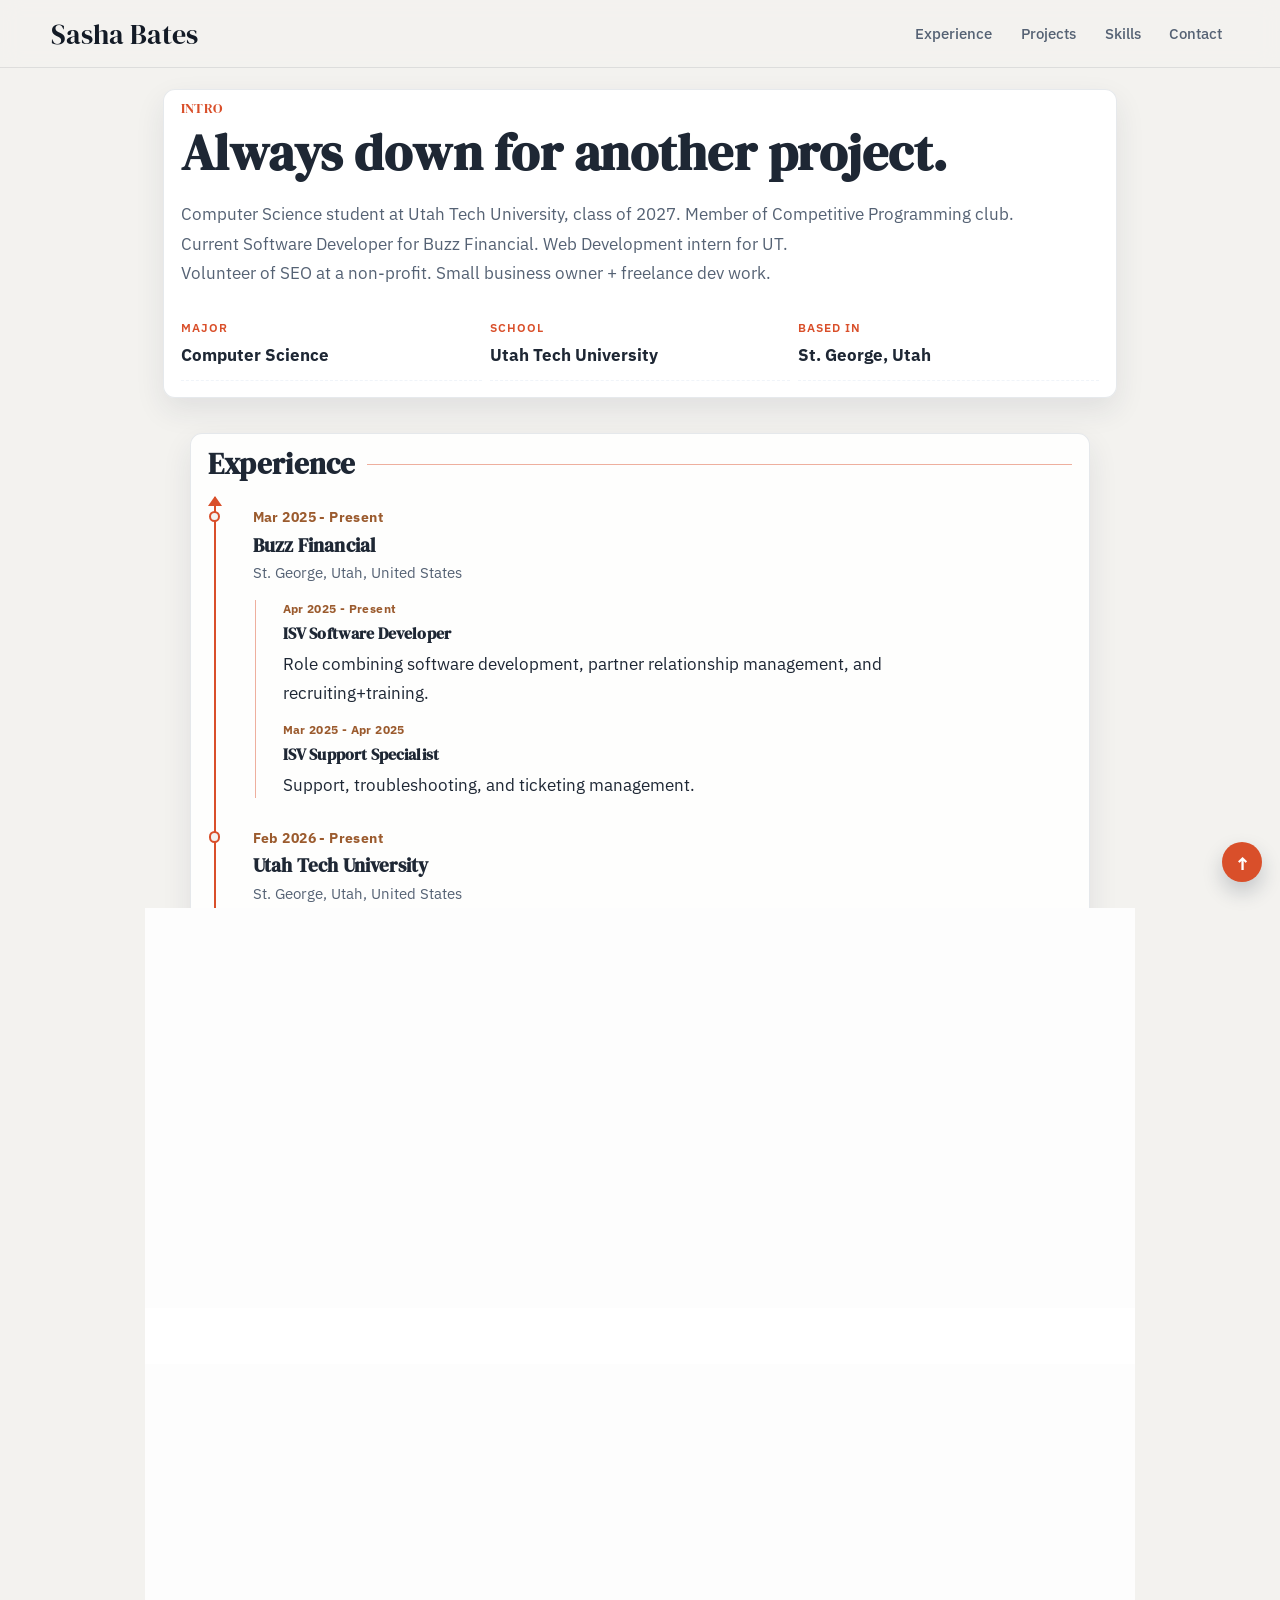
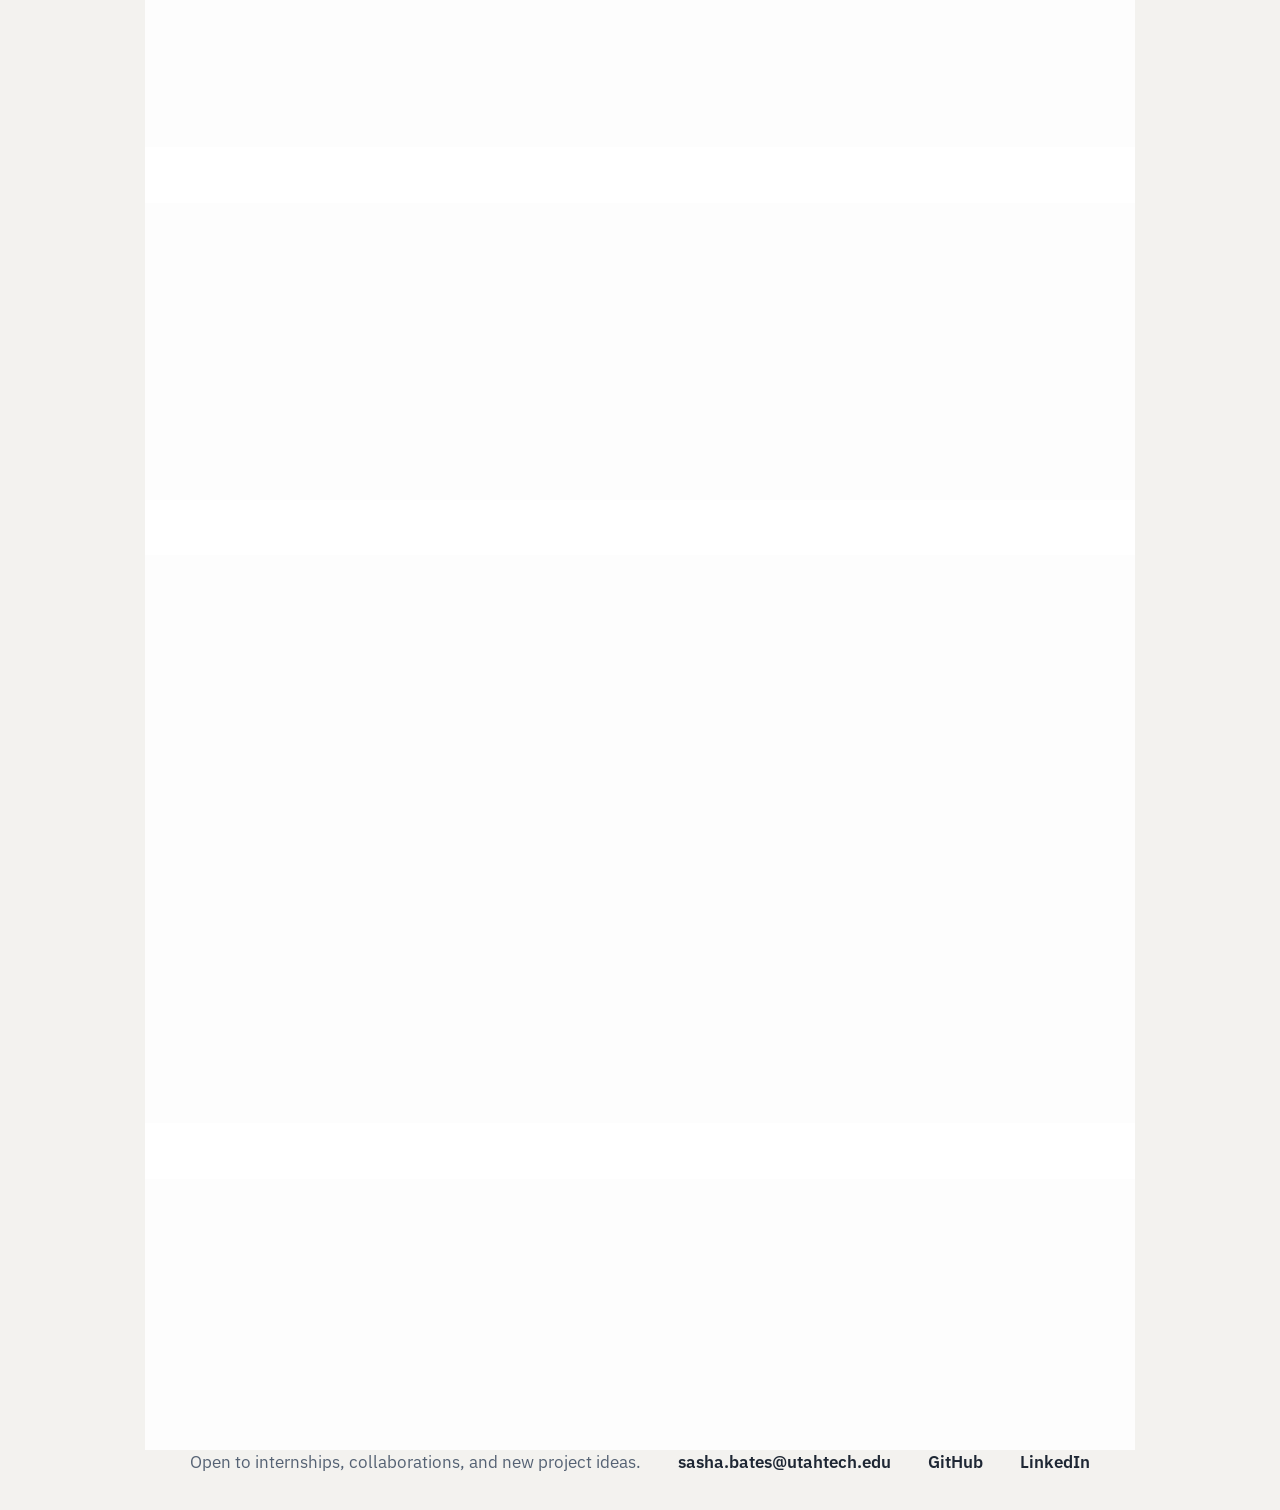
==== index.html @ 4e48925c "updates" ====
<!doctype html>
<html lang="en">
<head>
	<meta charset="UTF-8" />
	<meta name="viewport" content="width=device-width, initial-scale=1.0" />
	<title>Sasha Bates | Student Developer</title>
	<link rel="preconnect" href="https://fonts.googleapis.com" />
	<link rel="preconnect" href="https://fonts.gstatic.com" crossorigin />
	<link
		href="https://fonts.googleapis.com/css2?family=DM+Serif+Display:ital@0;1&family=IBM+Plex+Sans:wght@400;500;600;700&display=swap"
		rel="stylesheet"
	/>
	<link rel="stylesheet" href="styles.css" />
</head>
<!-- Google tag (gtag.js) -->
<script async src="https://www.googletagmanager.com/gtag/js?id=G-SPYB3X56YT"></script>
<script>
  window.dataLayer = window.dataLayer || [];
  function gtag(){dataLayer.push(arguments);}
  gtag('js', new Date());

  gtag('config', 'G-SPYB3X56YT');
</script>
<body id="top">
	<div class="bg-layer" aria-hidden="true"></div>
	<header class="site-header">
		<a class="logo" href="/">Sasha Bates</a>
		<nav>
			<a href="/?scroll=timeline" data-scroll-target="timeline">Experience</a>
			<a href="/projects">Projects</a>
			<a href="/?scroll=skills" data-scroll-target="skills">Skills</a>
			<a href="/contact">Contact</a>
		</nav>
	</header>

	<main>
		<section class="hero panel">
			<p class="label top-id">Intro</p>
			<h1>Always down for another project.</h1>
			<p class="lead">
				<span class="bio-line">Computer Science student at Utah Tech University, class of 2027. Member of Competitive Programming club.</span>
				<span class="bio-line">Current Software Developer for Buzz Financial. Web Development intern for UT.</span>
				<span class="bio-line">Volunteer of SEO at a non-profit. Small business owner + freelance dev work.</span>
			</p>
			<ul class="quick-stats" aria-label="highlights">
				<li><span>Major</span><strong>Computer Science</strong></li>
				<li><span>School</span><strong>Utah Tech University</strong></li>
				<li><span>Based In</span><strong>St. George, Utah</strong></li>
			</ul>
		</section>

		<section id="timeline" class="panel">
			<h2>Experience</h2>
			<div class="timeline">
				<article>
					<p class="year">Nov 2025 - Present</p>
					<h3>Website SEO Specialist - Momivate</h3>
					<p>
						Volunteer member of the Innovate app and web team at a non-profit.
						Be proactive, manage Google Ads, and improve SEO ratings.
					</p>
				</article>
				<article>
					<p class="year">Feb 2026 - Present</p>
					<h3>Utah Tech University</h3>
					<p class="meta">St. George, Utah, United States</p>
					<div class="role-stack" aria-label="Roles at Utah Tech University">
						<div class="role-item">
							<p class="year role-year">Apr 2026 - Present</p>
							<p class="meta"><strong>Digital Content &amp; Web Design Intern</strong></p>
							<p>Take ownership of full project to plan, create content for, and develop new site for the UT Math CE department.</p>
						</div>
						<div class="role-item">
							<p class="year role-year">Feb 2026 - Apr 2026</p>
							<p class="meta"><strong>Web Developer Student Intern</strong></p>
							<p>Created and oversaw pages for UT Elevated.</p>
						</div>
					</div>
				</article>
				<article>
					<p class="year">Mar 2025 - Present</p>
					<h3>Buzz Financial</h3>
					<p class="meta">St. George, Utah, United States</p>
					<div class="role-stack" aria-label="Roles at Buzz Financial">
						<div class="role-item">
							<p class="year role-year">Apr 2025 - Present</p>
							<p class="meta"><strong>ISV Software Developer</strong></p>
							<p>Role combining software development, partner relationship management, and recruiting+training.</p>
						</div>
						<div class="role-item">
							<p class="year role-year">Mar 2025 - Apr 2025</p>
							<p class="meta"><strong>ISV Support Specialist</strong></p>
							<p>Support, troubleshooting, and ticketing management.</p>
						</div>
					</div>
				</article>
			</div>
		</section>

		<section class="panel">
			<h2>Education</h2>
			<div class="projects-grid">
				<article class="project-card">
					<h3>Utah Tech University</h3>
					<p class="meta">Bachelor of Science, Computer Science • 2022 - 2027</p>
					<p>Activities: Competitive Programming Club, ASL Club.</p>
				</article>
				<article class="project-card">
					<h3>UT SUCCESS Academy</h3>
					<p class="meta">Associate of Science, High School Diploma • 2022 - 2025</p>
					<p>
						Activities: Sterling Scholar (World Languages: Spanish); Yearbook Senior Editor; National Honor
						Society Historian, Vice President, and Secretary.
					</p>
				</article>
			</div>
		</section>

		<section class="panel">
			<h2>Licenses & Certifications</h2>
			<div class="projects-grid">
				<article class="project-card">
					<h3>Computing Fundamentals Certificate</h3>
					<p class="meta">Utah Tech University</p>
				</article>
				<article class="project-card">
					<h3>Adobe Creative Cloud Certified</h3>
					<p class="meta">Adobe</p>
				</article>
				<article class="project-card">
					<h3>Microsoft Office Specialist Certification</h3>
					<p class="meta">Microsoft</p>
				</article>
			</div>
		</section>

		<section id="skills" class="panel">
			<h2>Skills & Resume</h2>
			<div class="projects-grid">
				<article class="project-card">
					<h3>Skills</h3>
					<p>Hiring, team training, communication, and collaboration.</p>
					<p>Agile development, UX/UI design, API integration, validation, and algorithm optimization.</p>
					<p>Web development using HTML, CSS, and JavaScript; WordPress.</p>
					<p>Python, Go, C, C++, React/Nextjs, and RISC-V architecture; SQL; Git; Linux OS.</p>
					<p>Planning and designing logos, flyers, and magazines with Adobe Suite and other tools.</p>
					<p>Experience with Google Analytics, Google Ads, and SEO.</p>
					<p>Spanish language limited proficiency (B1 CEFR).</p>
				</article>
				<article class="project-card">
					<h3>Resume</h3>
					<div class="project-links">
						<a href="assets/Sasha-Bates-Resume-Apr2026.docx.pdf" target="_blank" rel="noreferrer">View PDF</a>
					</div>
				</article>
			</div>
		</section>

		<section class="panel">
			<h2>Honors & Awards</h2>
			<div class="projects-grid">
				<article class="project-card">
					<h3>Seal of Biliteracy - Spanish</h3>
					<p class="meta">May 2025 • Utah State Board of Education</p>
				</article>
				<article class="project-card">
					<h3>IT 1100 Student of the Semester</h3>
					<p class="meta">April 2023 • UT SUCCESS Academy</p>
				</article>
			</div>
		</section>

	</main>

	<button class="back-to-top" type="button" aria-label="Back to top" title="Back to top">↑</button>

	<footer class="site-footer">
		<p>Open to internships, collaborations, and new project ideas.</p>
		<a href="mailto:sasha.bates@utahtech.edu">sasha.bates@utahtech.edu</a>
		<a href="https://github.com/sshb4" target="_blank" rel="noreferrer">GitHub</a>
		<a href="https://www.linkedin.com/in/sasha-bates/" target="_blank" rel="noreferrer">LinkedIn</a>
	</footer>
	<script>
		const homePaths = new Set(['/', '/index.html']);
		const onHome = homePaths.has(window.location.pathname);
		const backToTopButton = document.querySelector('.back-to-top');

		if (backToTopButton) {
			backToTopButton.addEventListener('click', () => {
				window.scrollTo({ top: 0, behavior: 'smooth' });
				history.replaceState(null, '', window.location.pathname + window.location.search);
			});
		}

		if (onHome) {
			document.querySelectorAll('[data-scroll-target]').forEach((link) => {
				link.addEventListener('click', (event) => {
					const targetId = link.dataset.scrollTarget;
					const target = document.getElementById(targetId);

					if (!target) {
						return;
					}

					event.preventDefault();
					target.scrollIntoView({ behavior: 'smooth', block: 'start' });
					history.replaceState(null, '', '/');
				});
			});

			const searchParams = new URLSearchParams(window.location.search);
			const queryTarget = searchParams.get('scroll');
			const storedTarget = sessionStorage.getItem('homeScrollTarget');
			const initialTarget = queryTarget || storedTarget;

			if (initialTarget) {
				const target = document.getElementById(initialTarget);

				if (target) {
					target.scrollIntoView({ behavior: 'smooth', block: 'start' });
				}

				sessionStorage.removeItem('homeScrollTarget');
				history.replaceState(null, '', '/');
			}
		}
	</script>
</body>
</html>
---- styles.css ----
* {
	box-sizing: border-box;
}

html {
	scroll-behavior: smooth;
}

:root {
	--bg: #f3f2ef;
	--ink: #1e2734;
	--muted: #556274;
	--line: rgba(49, 72, 98, 0.2);
	--accent: #d94f2a;
	--accent-soft: rgba(217, 79, 42, 0.14);
	--accent-warm: #9b5b2e;
	--surface: rgba(255, 255, 255, 0.88);
	--surface-strong: rgba(255, 255, 255, 0.95);
	--radius: 16px;
	--ui-transition: 0.2s ease;
}

body {
	margin: 0;
	font-family: "IBM Plex Sans", "Segoe UI", sans-serif;
	background: var(--bg);
	color: var(--ink);
	line-height: 1.78;
	font-size: 1.04rem;
	overflow-x: hidden;
}

.bg-layer {
	position: fixed;
	inset: 0;
	z-index: -2;
	background: #f3f2ef;
}

.bg-layer::after {
	content: "";
	position: absolute;
	inset: 0;
	background: rgba(243, 242, 239, 0.75);
}

main,
.site-footer {
	width: min(900px, 92vw);
	margin-inline: auto;
}

.site-header {
	width: 100%;
	margin-inline: 0;
	display: flex;
	justify-content: space-between;
	align-items: center;
	padding: 1rem 4vw;
	position: sticky;
	top: 0;
	z-index: 8;
	backdrop-filter: blur(10px);
	background: rgba(243, 242, 239, 0.92);
	border-bottom: 1px solid rgba(31, 40, 51, 0.1);
}

.logo {
	font-family: "DM Serif Display", "Times New Roman", serif;
	font-weight: 400;
	font-size: clamp(1.4rem, 2.2vw, 1.75rem);
	letter-spacing: 0;
	line-height: 1;
	color: #131b26;
	text-decoration: none;
}

nav {
	display: flex;
	gap: 1rem;
	flex-wrap: wrap;
}

nav a {
	text-decoration: none;
	color: var(--muted);
	font-weight: 500;
	font-size: 0.95rem;
	padding: 0.25rem 0.4rem;
	border-radius: 999px;
	transition: background-color var(--ui-transition), color var(--ui-transition), border-color var(--ui-transition), text-decoration-color var(--ui-transition);
}

nav a:hover {
	background: rgba(217, 79, 42, 0.12);
	color: var(--ink);
}

main {
	display: grid;
	gap: 2.2rem;
	padding: 1.3rem 0 3rem;
}

section[id] {
	scroll-margin-top: 6.25rem;
}

.panel {
	padding: 0.8rem 1.05rem 1rem;
	border: 1px solid rgba(49, 72, 98, 0.12);
	border-radius: 12px;
	background: var(--surface);
	box-shadow: 0 12px 30px rgba(30, 45, 67, 0.09);
	animation: rise-in 550ms ease both;
}

.hero.panel {
	background: var(--surface-strong);
	width: calc(100% + 3.4rem);
	margin-left: -1.7rem;
	margin-right: -1.7rem;
}

.panel h2 {
	display: flex;
	align-items: center;
	gap: 0.7rem;
}

.panel h2::after {
	content: "";
	flex: 1;
	height: 1px;
	background: rgba(217, 79, 42, 0.45);
}

.hero {
	padding-top: 0.4rem;
}

.label {
	font-family: "DM Serif Display", "Times New Roman", serif;
	letter-spacing: 0.02em;
	font-size: 0.9rem;
	text-transform: uppercase;
	color: var(--accent);
	margin: 0;
}

.label .name-emphasis {
	color: #131b26;
	font-weight: 400;
}

.top-id {
	letter-spacing: 0.03em;
}

h1,
h2,
h3 {
	margin-top: 0;
	line-height: 1.2;
}

h1 {
	font-family: "DM Serif Display", "Times New Roman", serif;
	font-size: clamp(2rem, 5.4vw, 3.2rem);
	margin-bottom: 0.75rem;
	letter-spacing: 0.01em;
}

h2,
h3 {
	font-family: "DM Serif Display", "Times New Roman", serif;
	letter-spacing: 0.01em;
}

h2 {
	font-size: clamp(1.25rem, 2.6vw, 1.8rem);
	margin-bottom: 0.5rem;
}

h3 {
	margin-bottom: 0.2rem;
}

.lead,
.section-intro {
	color: var(--muted);
	max-width: 62ch;
}

.hero .lead {
	max-width: none;
}

.bio-line {
	display: block;
	white-space: nowrap;
}

.panel p {
	max-width: 68ch;
}

.quick-stats {
	list-style: none;
	padding: 0;
	margin: 1.15rem 0 0;
	display: grid;
	grid-template-columns: repeat(auto-fit, minmax(160px, 1fr));
	gap: 0.5rem;
}

.quick-stats li {
	padding: 0.55rem 0;
	display: grid;
	gap: 0.2rem;
	border-bottom: 1px dashed rgba(181, 201, 223, 0.2);
}

.quick-stats span {
	font-size: 0.78rem;
	font-weight: 600;
	text-transform: uppercase;
	letter-spacing: 0.08em;
	color: var(--accent);
}

.timeline {
	--line-left: 0.37rem;
	--line-width: 2px;
	--marker-size: 0.72rem;
	--timeline-pad: 1.7rem;
	position: relative;
	display: flex;
	flex-direction: column-reverse;
	gap: 1.2rem;
	margin-top: 1rem;
	padding: 0.4rem 0 0.6rem var(--timeline-pad);
}

.timeline::before {
	content: "";
	position: absolute;
	left: var(--line-left);
	top: 0;
	bottom: 0;
	width: var(--line-width);
	background: var(--accent);
}

.timeline::after {
	content: "";
	position: absolute;
	left: 0;
	top: -0.1rem;
	width: 0;
	height: 0;
	border-left: 0.45rem solid transparent;
	border-right: 0.45rem solid transparent;
	border-bottom: 0.68rem solid var(--accent);
}

.timeline article {
	position: relative;
	padding-left: 1.1rem;
	padding-top: 0.1rem;
	padding-bottom: 0.15rem;
}

.timeline article > p {
	margin-top: 0;
}

.timeline article::before {
	content: "";
	position: absolute;
	left: calc((var(--line-left) + (var(--line-width) / 2)) - var(--timeline-pad) - (var(--marker-size) / 2));
	top: 0.44rem;
	width: var(--marker-size);
	height: var(--marker-size);
	box-sizing: border-box;
	border-radius: 999px;
	background: var(--bg);
	border: 2px solid var(--accent);
}

.year {
	margin: 0 0 0.2rem;
	font-weight: 700;
	font-size: 0.88rem;
	color: var(--accent-warm);
	letter-spacing: 0.03em;
}

.meta {
	margin: 0;
	color: var(--muted);
	font-size: 0.92rem;
}

.role-stack {
	position: relative;
	margin-top: 0.55rem;
	padding: 0.2rem 0 0.15rem 1.1rem;
	display: grid;
	gap: 0.65rem;
}

.role-stack::before {
	content: "";
	position: absolute;
	left: 0.18rem;
	top: 0.28rem;
	bottom: 0.28rem;
	width: 1px;
	background: rgba(217, 79, 42, 0.45);
}

.role-item {
	position: relative;
	padding-left: 0.78rem;
}

.role-item p {
	margin-top: 0;
	margin-bottom: 0;
}

.role-item .meta {
	margin-bottom: 0.12rem;
	font-size: 0.97rem;
}

.role-item .meta strong {
	font-family: "DM Serif Display", "Times New Roman", serif;
	font-weight: 700;
	letter-spacing: 0.01em;
	color: var(--ink);
}

.role-year {
	font-size: 0.77rem;
	margin-bottom: 0.08rem;
}

.section-head {
	display: flex;
	justify-content: space-between;
	align-items: baseline;
	gap: 1rem;
	flex-wrap: wrap;
}

.text-link {
	color: var(--accent);
	text-decoration: none;
	font-weight: 600;
	transition: background-color var(--ui-transition), color var(--ui-transition), border-color var(--ui-transition), text-decoration-color var(--ui-transition);
}

.project-filter {
	display: flex;
	gap: 0.5rem;
	flex-wrap: wrap;
	margin-top: 0.7rem;
}

.filter-chip {
	border: 1px solid rgba(49, 72, 98, 0.24);
	background: rgba(255, 255, 255, 0.82);
	color: var(--ink);
	font: inherit;
	font-size: 0.8rem;
	font-weight: 600;
	letter-spacing: 0.03em;
	text-transform: uppercase;
	padding: 0.26rem 0.62rem;
	border-radius: 999px;
	cursor: pointer;
	transition: background-color var(--ui-transition), color var(--ui-transition), border-color var(--ui-transition), text-decoration-color var(--ui-transition);
}

.filter-chip:hover {
	border-color: rgba(217, 79, 42, 0.42);
	background: rgba(217, 79, 42, 0.09);
}

.filter-chip.is-active {
	background: var(--accent);
	border-color: var(--accent);
	color: #fff;
}

.projects-grid {
	display: grid;
	grid-template-columns: 1fr;
	gap: 0.5rem;
	margin-top: 0.9rem;
}

.project-card {
	background: transparent;
	border: 0;
	border-left: 2px solid rgba(217, 79, 42, 0.4);
	padding: 0.35rem 0 0.55rem 1rem;
	display: grid;
	gap: 0.42rem;
}

.project-card[hidden] {
	display: none;
}

#skills .project-card p {
	margin: 0.4rem 0;
}

.compact-copy {
	display: grid;
	gap: 0.12rem;
}

.compact-copy p {
	margin: 0;
}

.project-tags {
	display: flex;
	gap: 0.42rem;
	flex-wrap: wrap;
}

.tag {
	margin: 0;
	display: inline-block;
	font-size: 0.7rem;
	font-weight: 700;
	letter-spacing: 0.04em;
	text-transform: uppercase;
	background: var(--accent-soft);
	padding: 0.24rem 0.45rem;
	border-radius: 999px;
	width: fit-content;
}

.tag-type {
	background: rgba(34, 87, 122, 0.12);
	color: #1f4d69;
}

.project-links {
	display: flex;
	gap: 0.75rem;
	flex-wrap: wrap;
	margin-top: 0.25rem;
}

.project-links a {
	text-decoration: none;
	color: var(--accent);
	font-weight: 600;
	font-size: 0.9rem;
	border: 1px solid rgba(217, 79, 42, 0.38);
	border-radius: 999px;
	padding: 0.22rem 0.58rem;
	transition: background-color var(--ui-transition), color var(--ui-transition), border-color var(--ui-transition), text-decoration-color var(--ui-transition);
}

.project-links a:hover {
	background: rgba(217, 79, 42, 0.1);
}

.project-links a:hover,
.text-link:hover,
.site-footer a:hover {
	text-decoration: underline;
}

.contact-title-link {
	color: inherit;
	text-decoration: none;
	transition: background-color var(--ui-transition), color var(--ui-transition), border-color var(--ui-transition), text-decoration-color var(--ui-transition);
}

.contact-title-link:hover {
	text-decoration: underline;
}

.site-footer {
	display: flex;
	justify-content: space-between;
	align-items: center;
	gap: 1rem;
	padding: 0.5rem 0 2rem;
	flex-wrap: wrap;
	color: var(--muted);
}

.site-footer p {
	margin: 0;
}

.site-footer a {
	color: var(--ink);
	text-decoration: none;
	font-weight: 600;
	transition: background-color var(--ui-transition), color var(--ui-transition), border-color var(--ui-transition), text-decoration-color var(--ui-transition);
}

.back-to-top {
	position: fixed;
	right: 1.1rem;
	bottom: 1.1rem;
	z-index: 20;
	border: 0;
	width: 2.5rem;
	height: 2.5rem;
	display: grid;
	place-items: center;
	border-radius: 999px;
	text-decoration: none;
	font-family: inherit;
	font-size: 1.2rem;
	font-weight: 700;
	line-height: 1;
	color: #ffffff;
	background: var(--accent);
	cursor: pointer;
	box-shadow: 0 10px 20px rgba(30, 45, 67, 0.22);
	transition: transform var(--ui-transition), background-color var(--ui-transition), box-shadow var(--ui-transition), color var(--ui-transition);
}

.back-to-top:hover {
	transform: translateY(-2px);
	background: #bf4423;
	box-shadow: 0 14px 24px rgba(30, 45, 67, 0.3);
}

.back-to-top:focus-visible {
	outline: 3px solid rgba(31, 40, 51, 0.35);
	outline-offset: 2px;
}

@keyframes rise-in {
	from {
		opacity: 0;
		transform: translateY(10px);
	}
	to {
		opacity: 1;
		transform: translateY(0);
	}
}

.panel:nth-child(2) {
	animation-delay: 80ms;
}

.panel:nth-child(3) {
	animation-delay: 160ms;
}

.panel:nth-child(4) {
	animation-delay: 240ms;
}

@media (max-width: 720px) {
	.site-header {
		position: static;
		padding-top: 1rem;
	}

	nav {
		gap: 0.45rem;
	}

	nav a {
		background: rgba(31, 40, 51, 0.06);
	}

	.site-footer {
		padding-bottom: 1.3rem;
	}

	.back-to-top {
		right: 0.8rem;
		bottom: 0.8rem;
	}

	.hero.panel {
		width: 100%;
		margin-left: 0;
		margin-right: 0;
	}

	.bio-line {
		white-space: normal;
	}

	.timeline {
		--timeline-pad: 1.5rem;
		padding-left: var(--timeline-pad);
	}
}

@media (prefers-reduced-motion: reduce) {
	html {
		scroll-behavior: auto;
	}
}
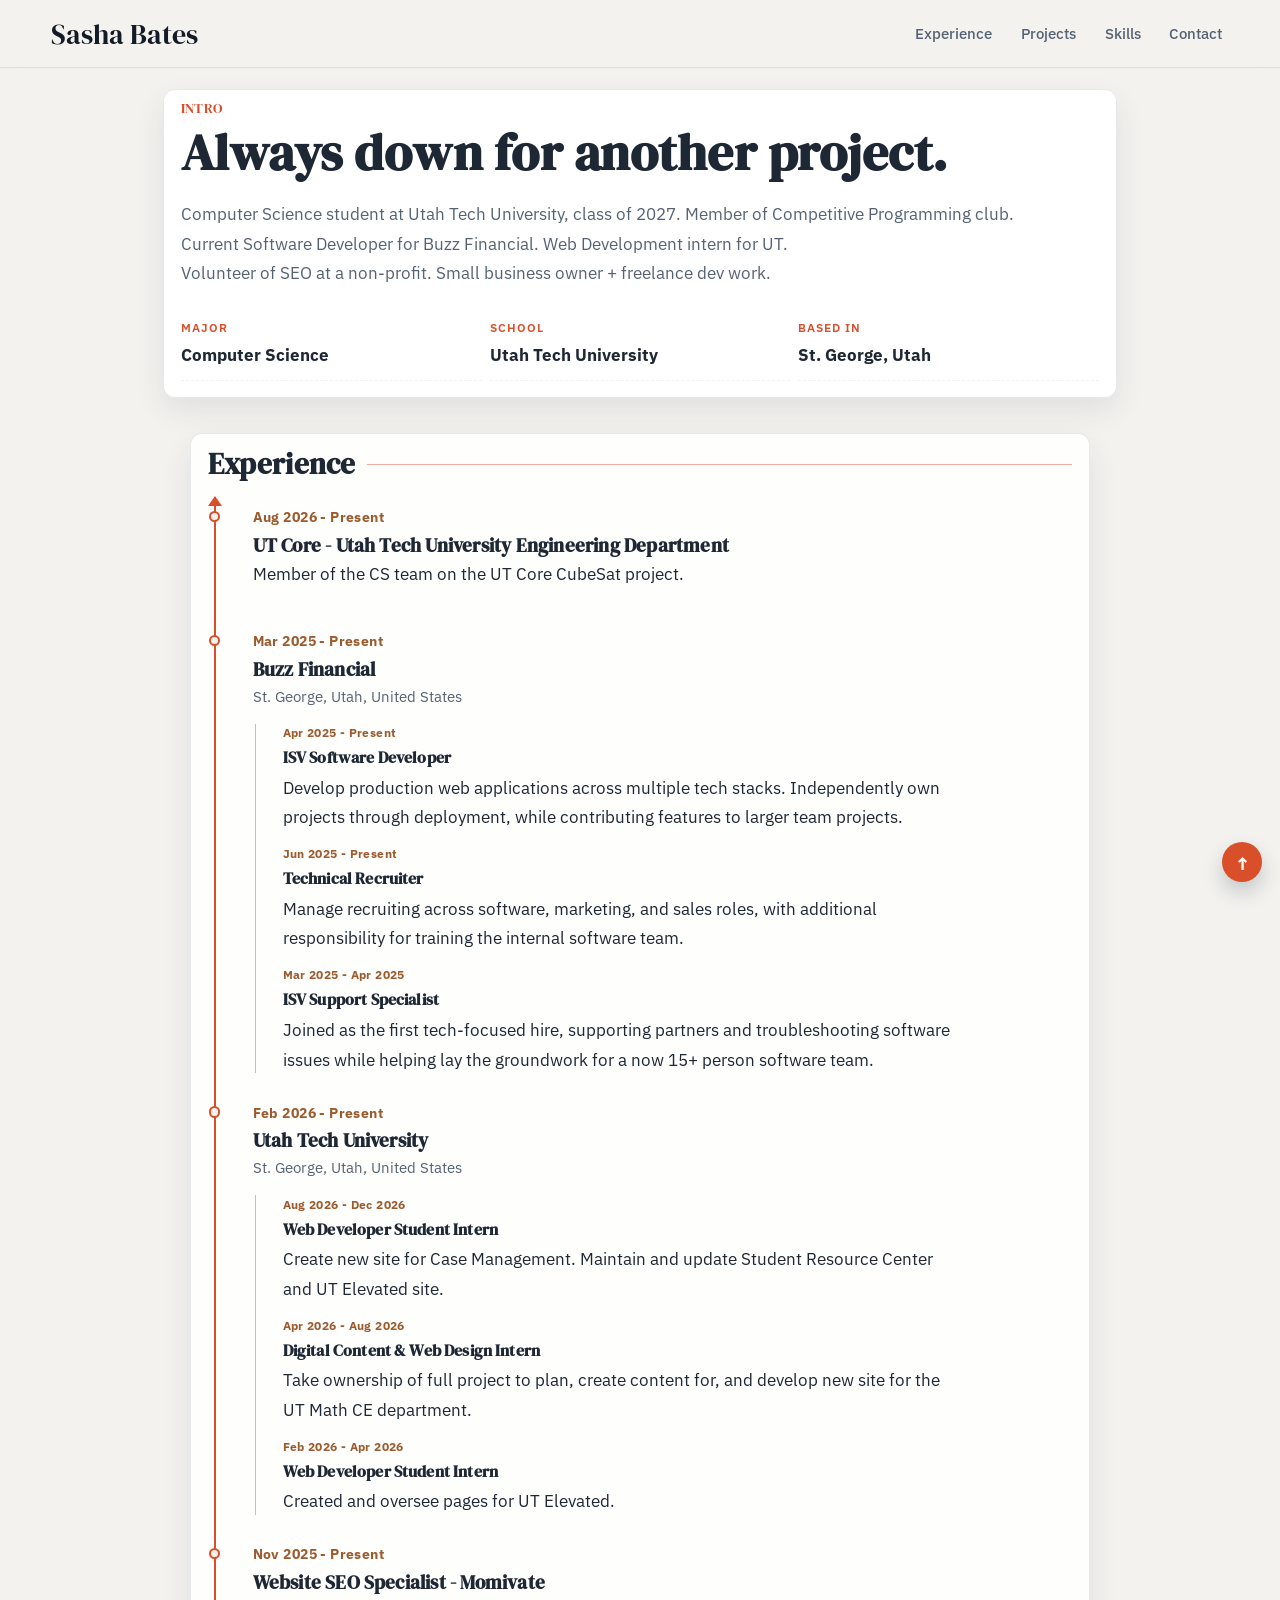
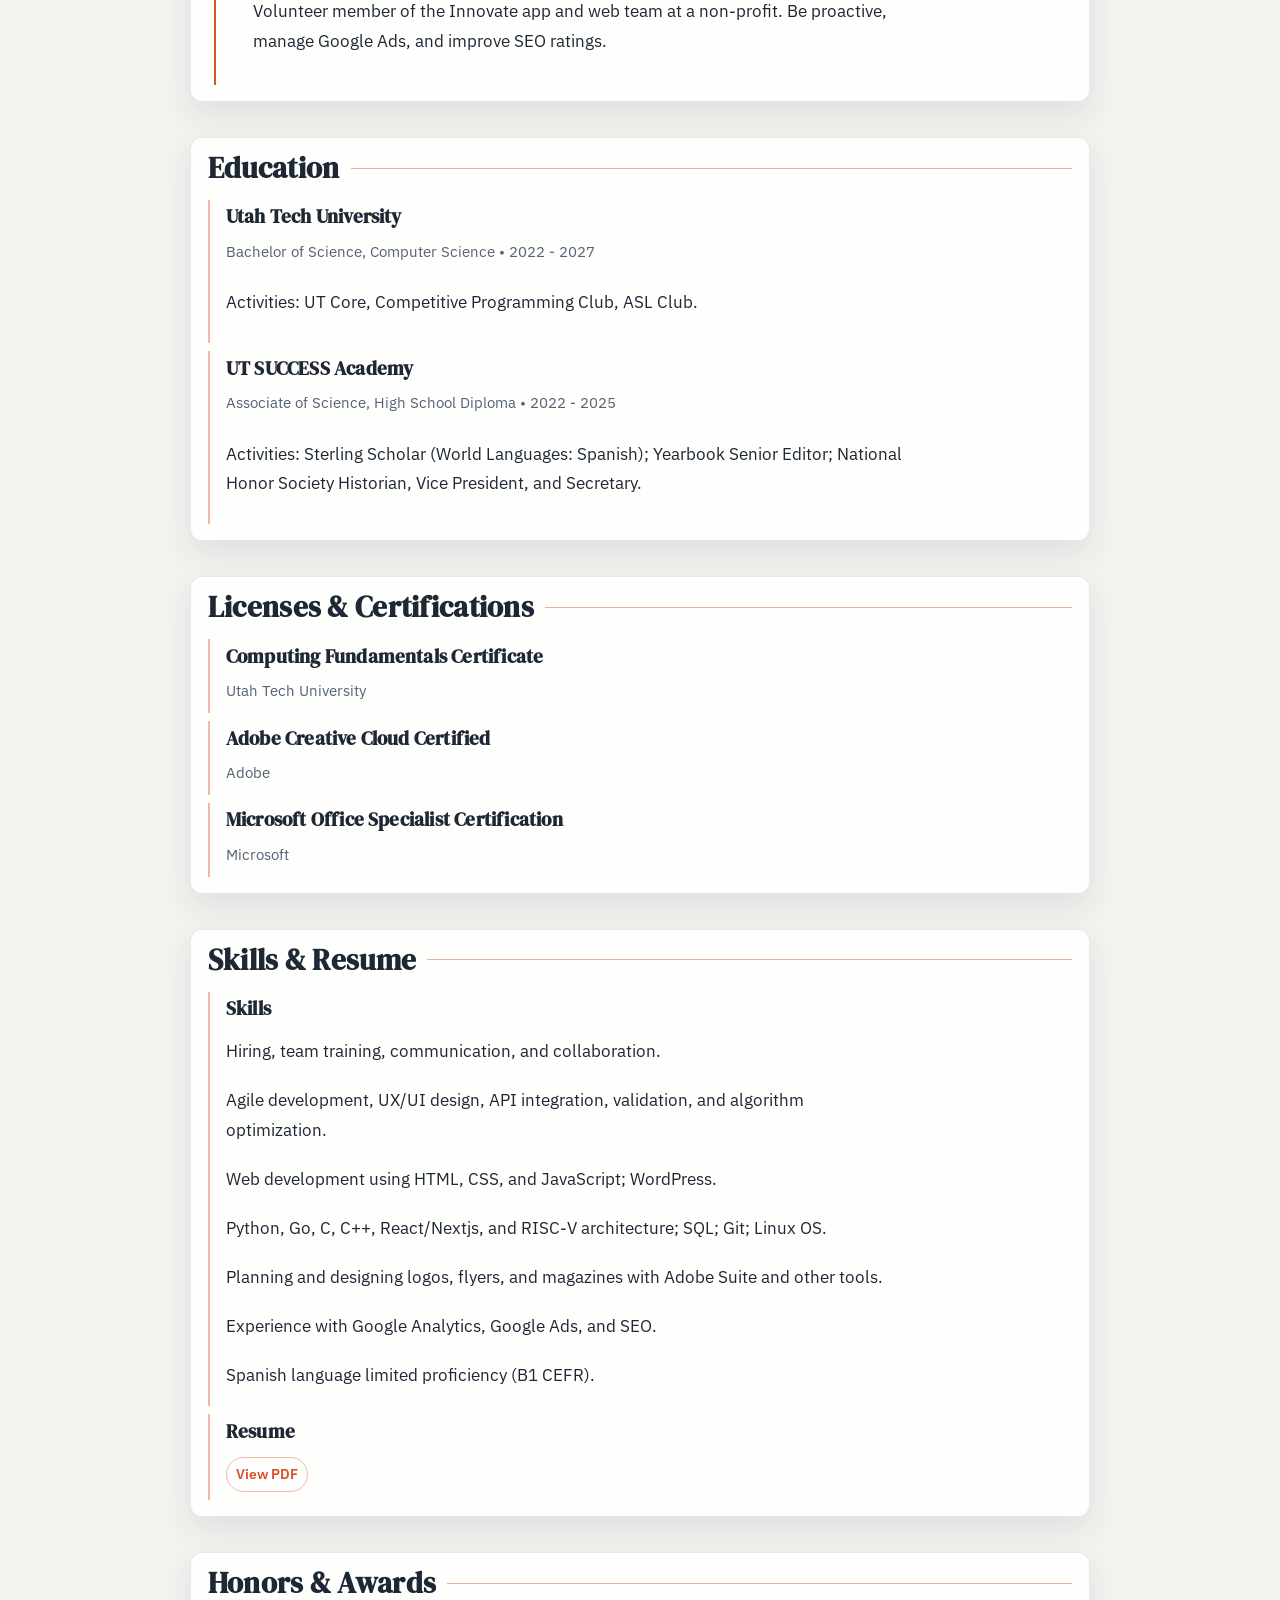
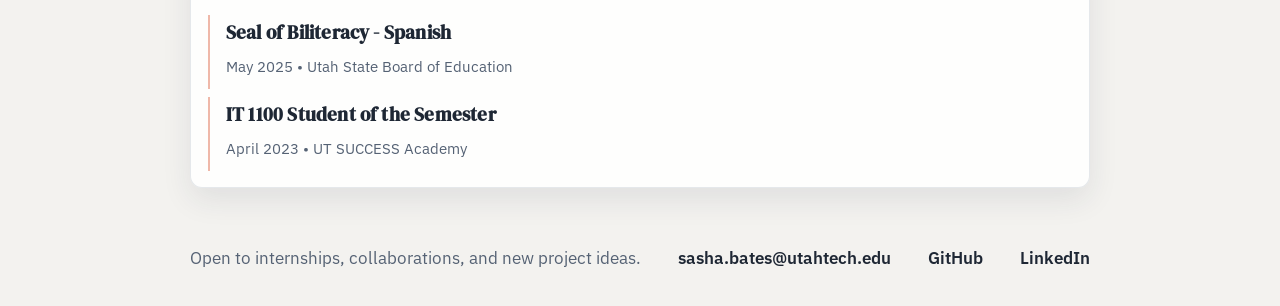
==== commit 84dd7976: "Update jobs" ====
--- a/index.html
+++ b/index.html
@@ -66,14 +66,19 @@
 					<p class="meta">St. George, Utah, United States</p>
 					<div class="role-stack" aria-label="Roles at Utah Tech University">
 						<div class="role-item">
-							<p class="year role-year">Apr 2026 - Present</p>
+							<p class="year role-year">Aug 2026 - Dec 2026</p>
+							<p class="meta"><strong>Web Developer Student Intern</strong></p>
+							<p>Create new site for Case Management. Maintain and update Student Resource Center and UT Elevated site.</p>
+						</div>
+						<div class="role-item">
+							<p class="year role-year">Apr 2026 - Aug 2026</p>
 							<p class="meta"><strong>Digital Content &amp; Web Design Intern</strong></p>
 							<p>Take ownership of full project to plan, create content for, and develop new site for the UT Math CE department.</p>
 						</div>
 						<div class="role-item">
 							<p class="year role-year">Feb 2026 - Apr 2026</p>
 							<p class="meta"><strong>Web Developer Student Intern</strong></p>
-							<p>Created and oversaw pages for UT Elevated.</p>
+							<p>Created and oversee pages for UT Elevated.</p>
 						</div>
 					</div>
 				</article>
@@ -85,14 +90,26 @@
 						<div class="role-item">
 							<p class="year role-year">Apr 2025 - Present</p>
 							<p class="meta"><strong>ISV Software Developer</strong></p>
-							<p>Role combining software development, partner relationship management, and recruiting+training.</p>
+							<p>Develop production web applications across multiple tech stacks.
+							Independently own projects through deployment, while contributing features to larger team projects.</p>
+						</div>
+						<div class="role-item">
+							<p class="year role-year">Jun 2025 - Present</p>
+							<p class="meta"><strong>Technical Recruiter</strong></p>
+							<p>Manage recruiting across software, marketing, and sales roles, with additional responsibility for training the internal software team.</p>
 						</div>
 						<div class="role-item">
 							<p class="year role-year">Mar 2025 - Apr 2025</p>
 							<p class="meta"><strong>ISV Support Specialist</strong></p>
-							<p>Support, troubleshooting, and ticketing management.</p>
+							<p>Joined as the first tech-focused hire, supporting partners and troubleshooting software issues while helping lay the groundwork for a now 15+ person software team.</p>
 						</div>
 					</div>
+				</article>
+				<article>
+					<p class="year">Aug 2026 - Present</p>
+					<h3>UT Core - Utah Tech University Engineering Department</h3>
+					<p>Member of the CS team on the UT Core CubeSat project.
+					</p>
 				</article>
 			</div>
 		</section>
@@ -103,7 +120,7 @@
 				<article class="project-card">
 					<h3>Utah Tech University</h3>
 					<p class="meta">Bachelor of Science, Computer Science • 2022 - 2027</p>
-					<p>Activities: Competitive Programming Club, ASL Club.</p>
+					<p>Activities: UT Core, Competitive Programming Club, ASL Club.</p>
 				</article>
 				<article class="project-card">
 					<h3>UT SUCCESS Academy</h3>
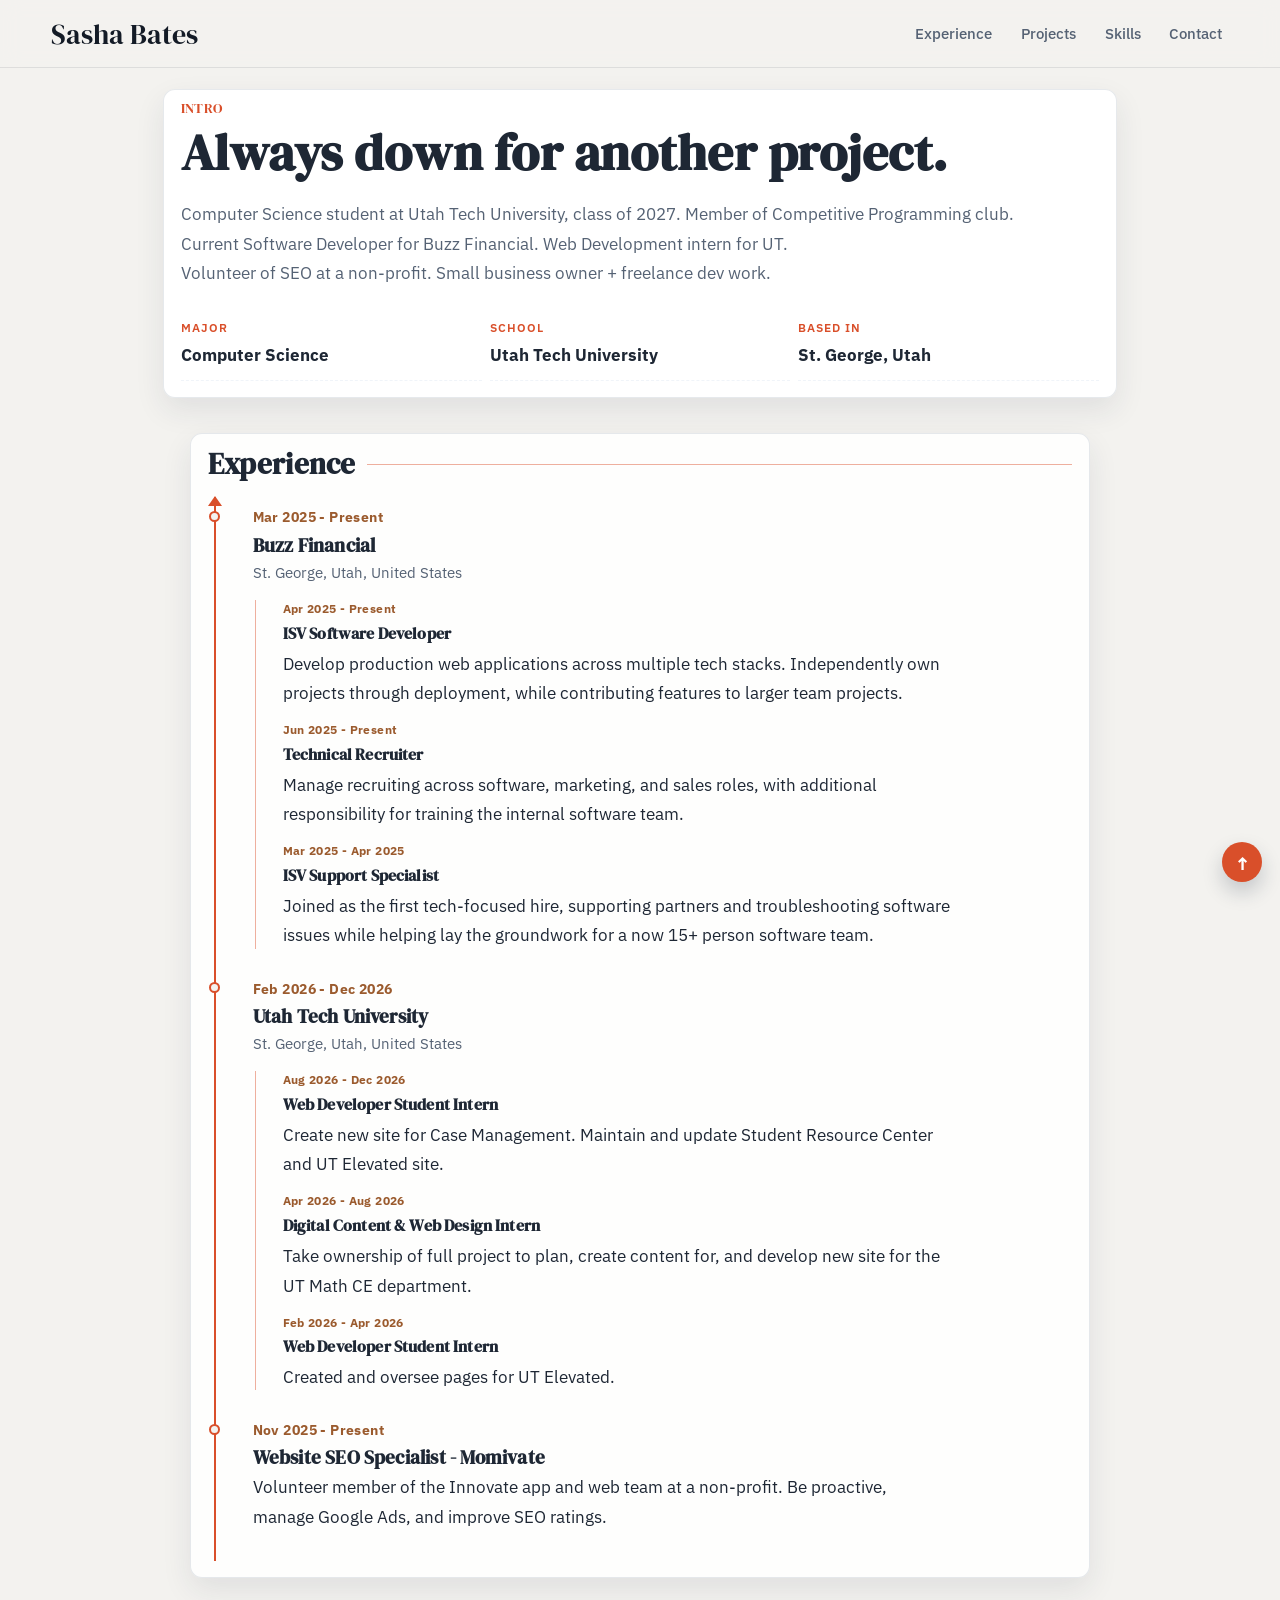
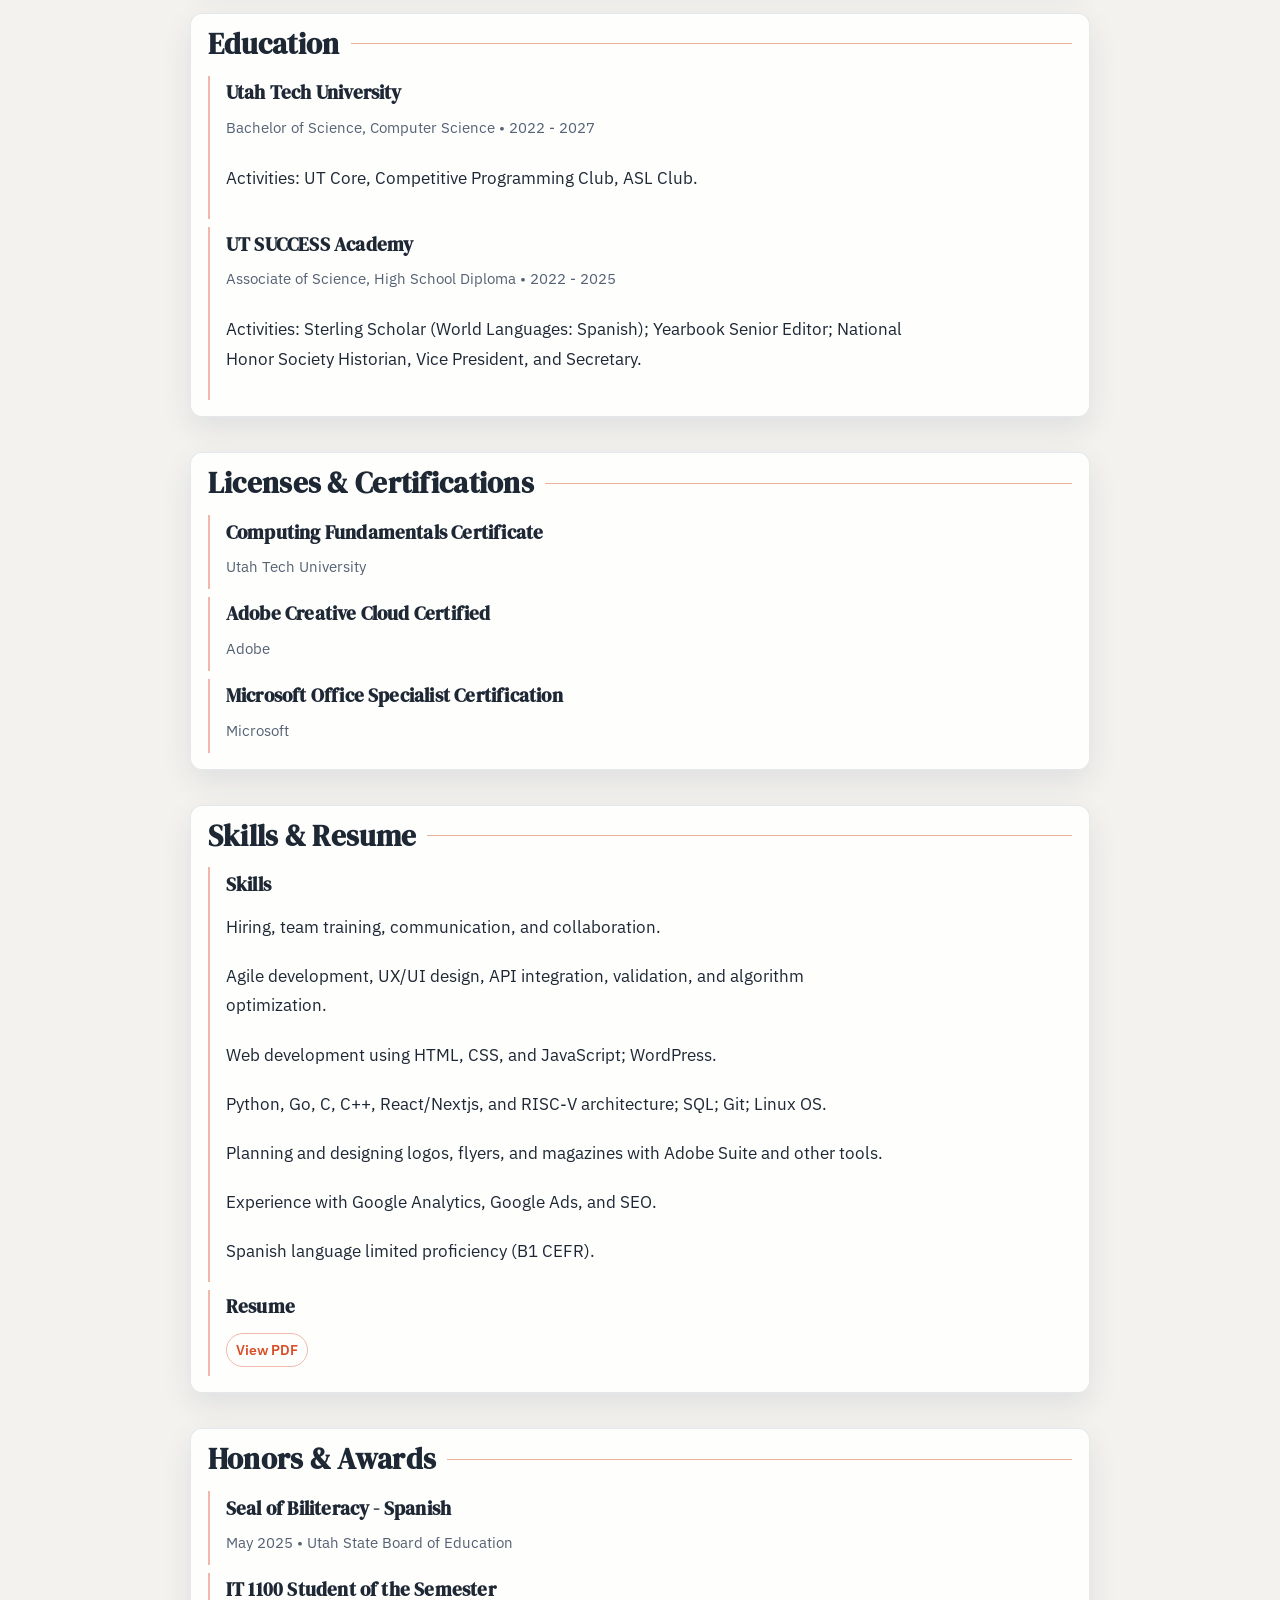
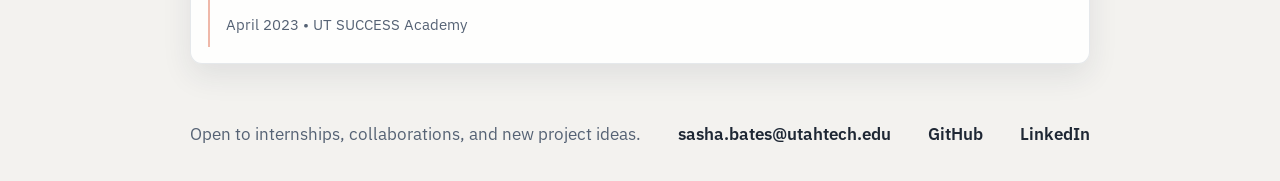
==== commit 7286adc2: "fixes" ====
--- a/index.html
+++ b/index.html
@@ -61,7 +61,7 @@
 					</p>
 				</article>
 				<article>
-					<p class="year">Feb 2026 - Present</p>
+					<p class="year">Feb 2026 - Dec 2026</p>
 					<h3>Utah Tech University</h3>
 					<p class="meta">St. George, Utah, United States</p>
 					<div class="role-stack" aria-label="Roles at Utah Tech University">
@@ -104,12 +104,6 @@
 							<p>Joined as the first tech-focused hire, supporting partners and troubleshooting software issues while helping lay the groundwork for a now 15+ person software team.</p>
 						</div>
 					</div>
-				</article>
-				<article>
-					<p class="year">Aug 2026 - Present</p>
-					<h3>UT Core - Utah Tech University Engineering Department</h3>
-					<p>Member of the CS team on the UT Core CubeSat project.
-					</p>
 				</article>
 			</div>
 		</section>
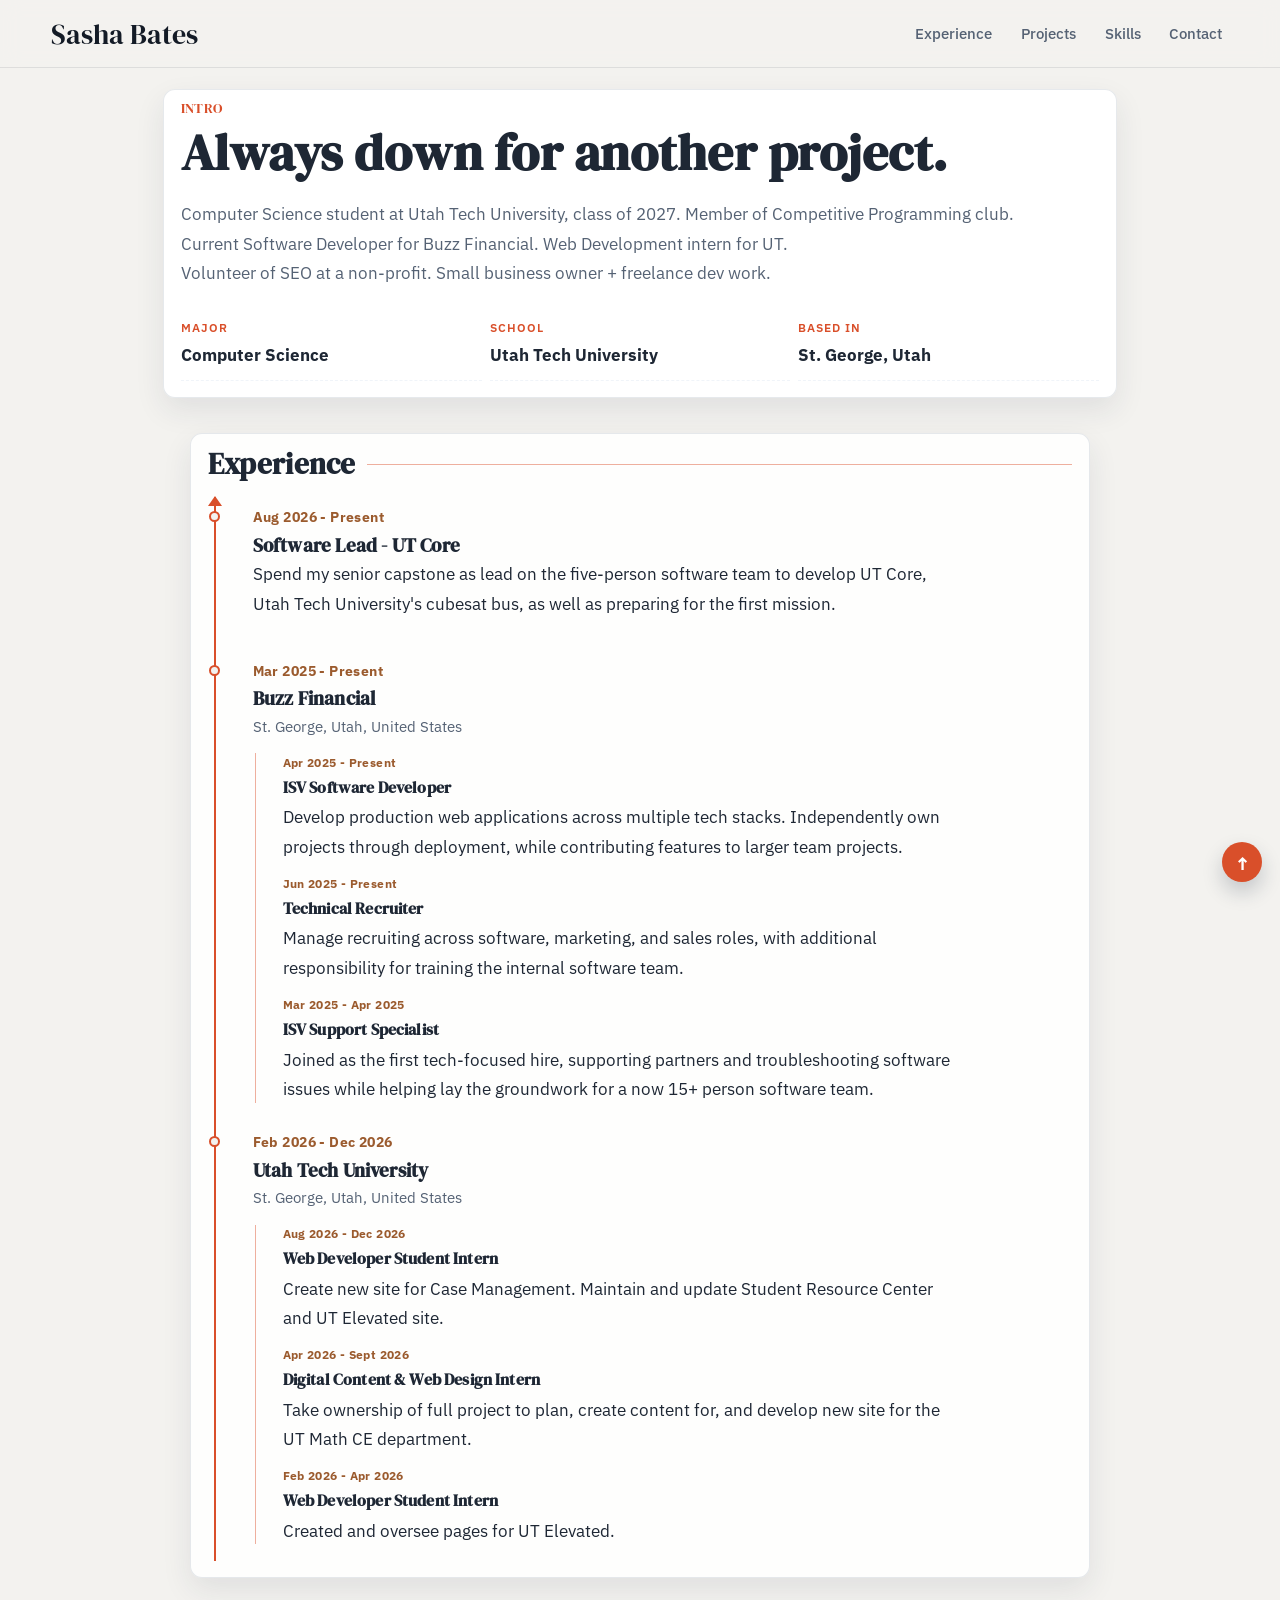
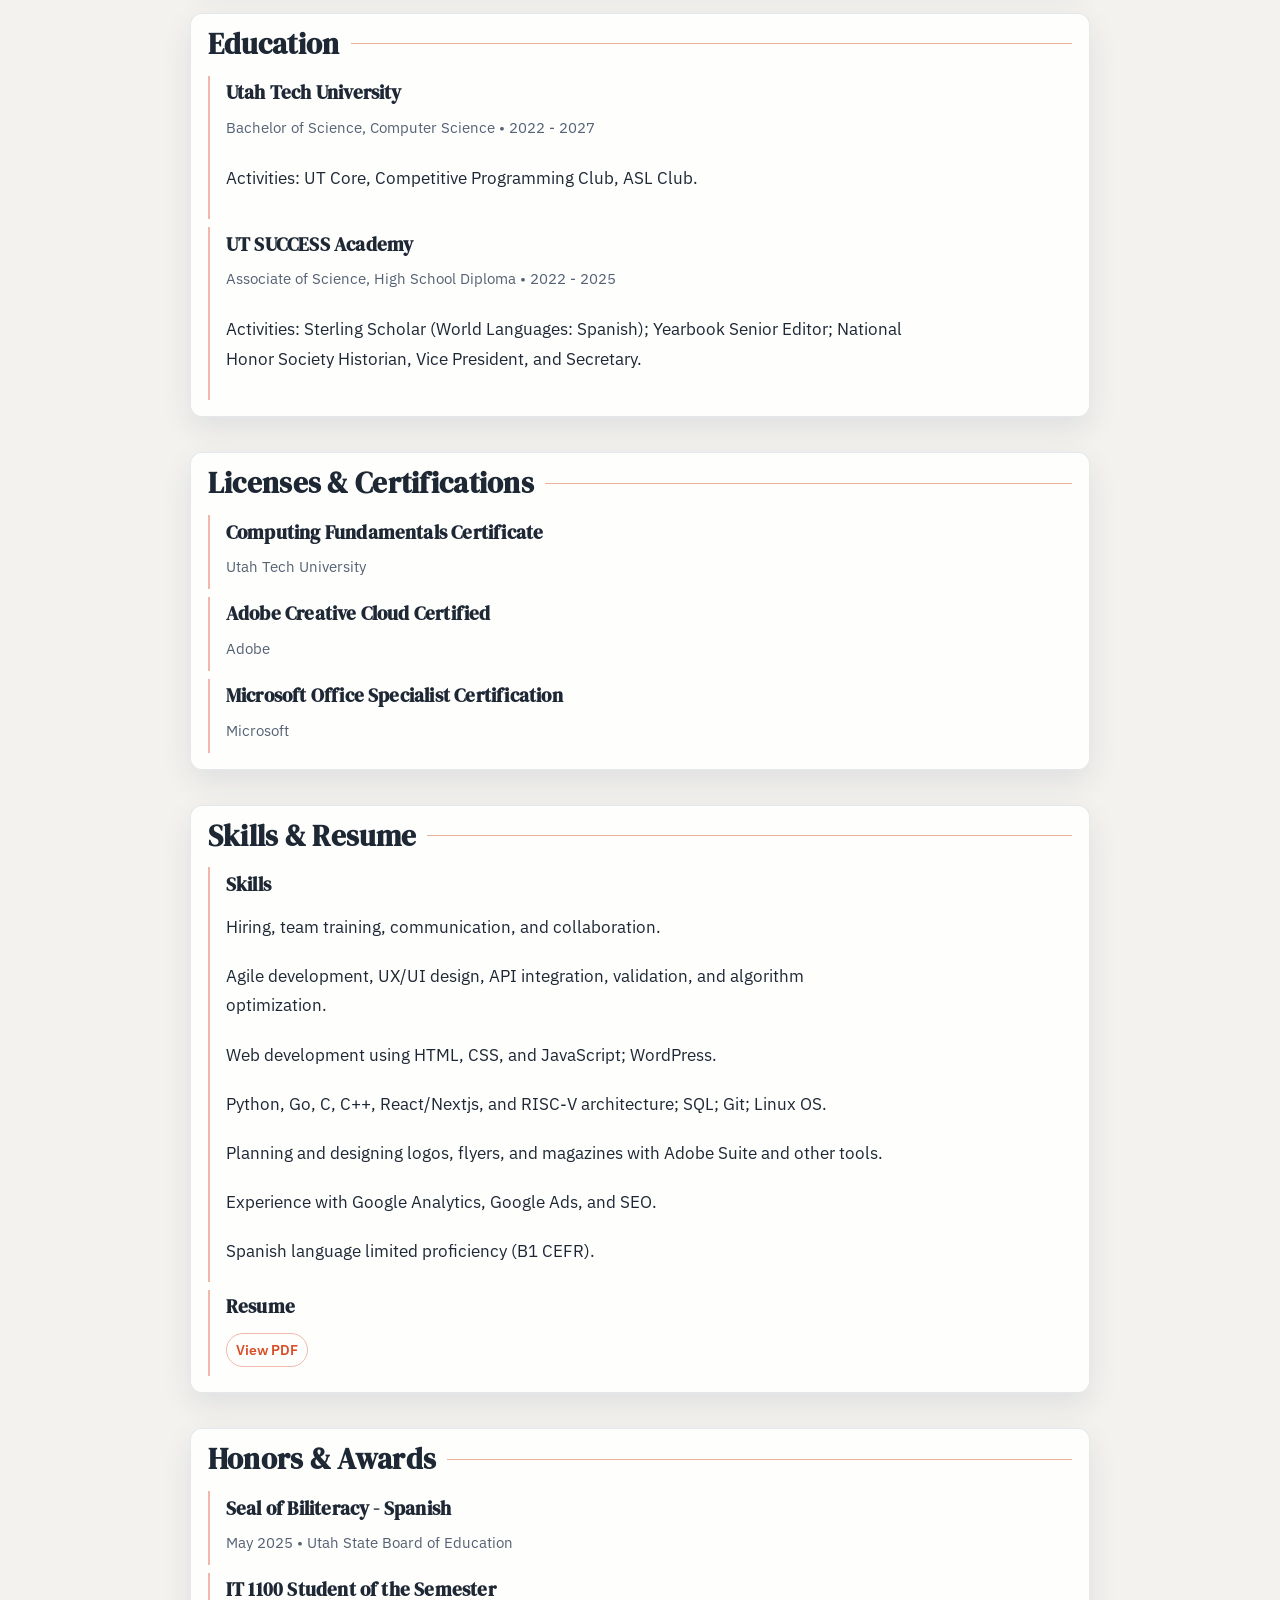
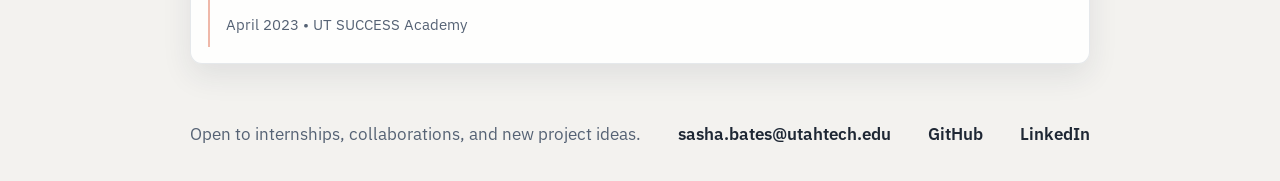
==== commit 1e2b71bd: "ut core" ====
--- a/index.html
+++ b/index.html
@@ -53,14 +53,6 @@
 			<h2>Experience</h2>
 			<div class="timeline">
 				<article>
-					<p class="year">Nov 2025 - Present</p>
-					<h3>Website SEO Specialist - Momivate</h3>
-					<p>
-						Volunteer member of the Innovate app and web team at a non-profit.
-						Be proactive, manage Google Ads, and improve SEO ratings.
-					</p>
-				</article>
-				<article>
 					<p class="year">Feb 2026 - Dec 2026</p>
 					<h3>Utah Tech University</h3>
 					<p class="meta">St. George, Utah, United States</p>
@@ -71,7 +63,7 @@
 							<p>Create new site for Case Management. Maintain and update Student Resource Center and UT Elevated site.</p>
 						</div>
 						<div class="role-item">
-							<p class="year role-year">Apr 2026 - Aug 2026</p>
+							<p class="year role-year">Apr 2026 - Sept 2026</p>
 							<p class="meta"><strong>Digital Content &amp; Web Design Intern</strong></p>
 							<p>Take ownership of full project to plan, create content for, and develop new site for the UT Math CE department.</p>
 						</div>
@@ -104,6 +96,13 @@
 							<p>Joined as the first tech-focused hire, supporting partners and troubleshooting software issues while helping lay the groundwork for a now 15+ person software team.</p>
 						</div>
 					</div>
+				</article>
+				<article>
+					<p class="year">Aug 2026 - Present</p>
+					<h3>Software Lead - UT Core</h3>
+					<p>
+						Spend my senior capstone as lead on the five-person software team to develop UT Core, Utah Tech University's cubesat bus, as well as preparing for the first mission.
+					</p>
 				</article>
 			</div>
 		</section>
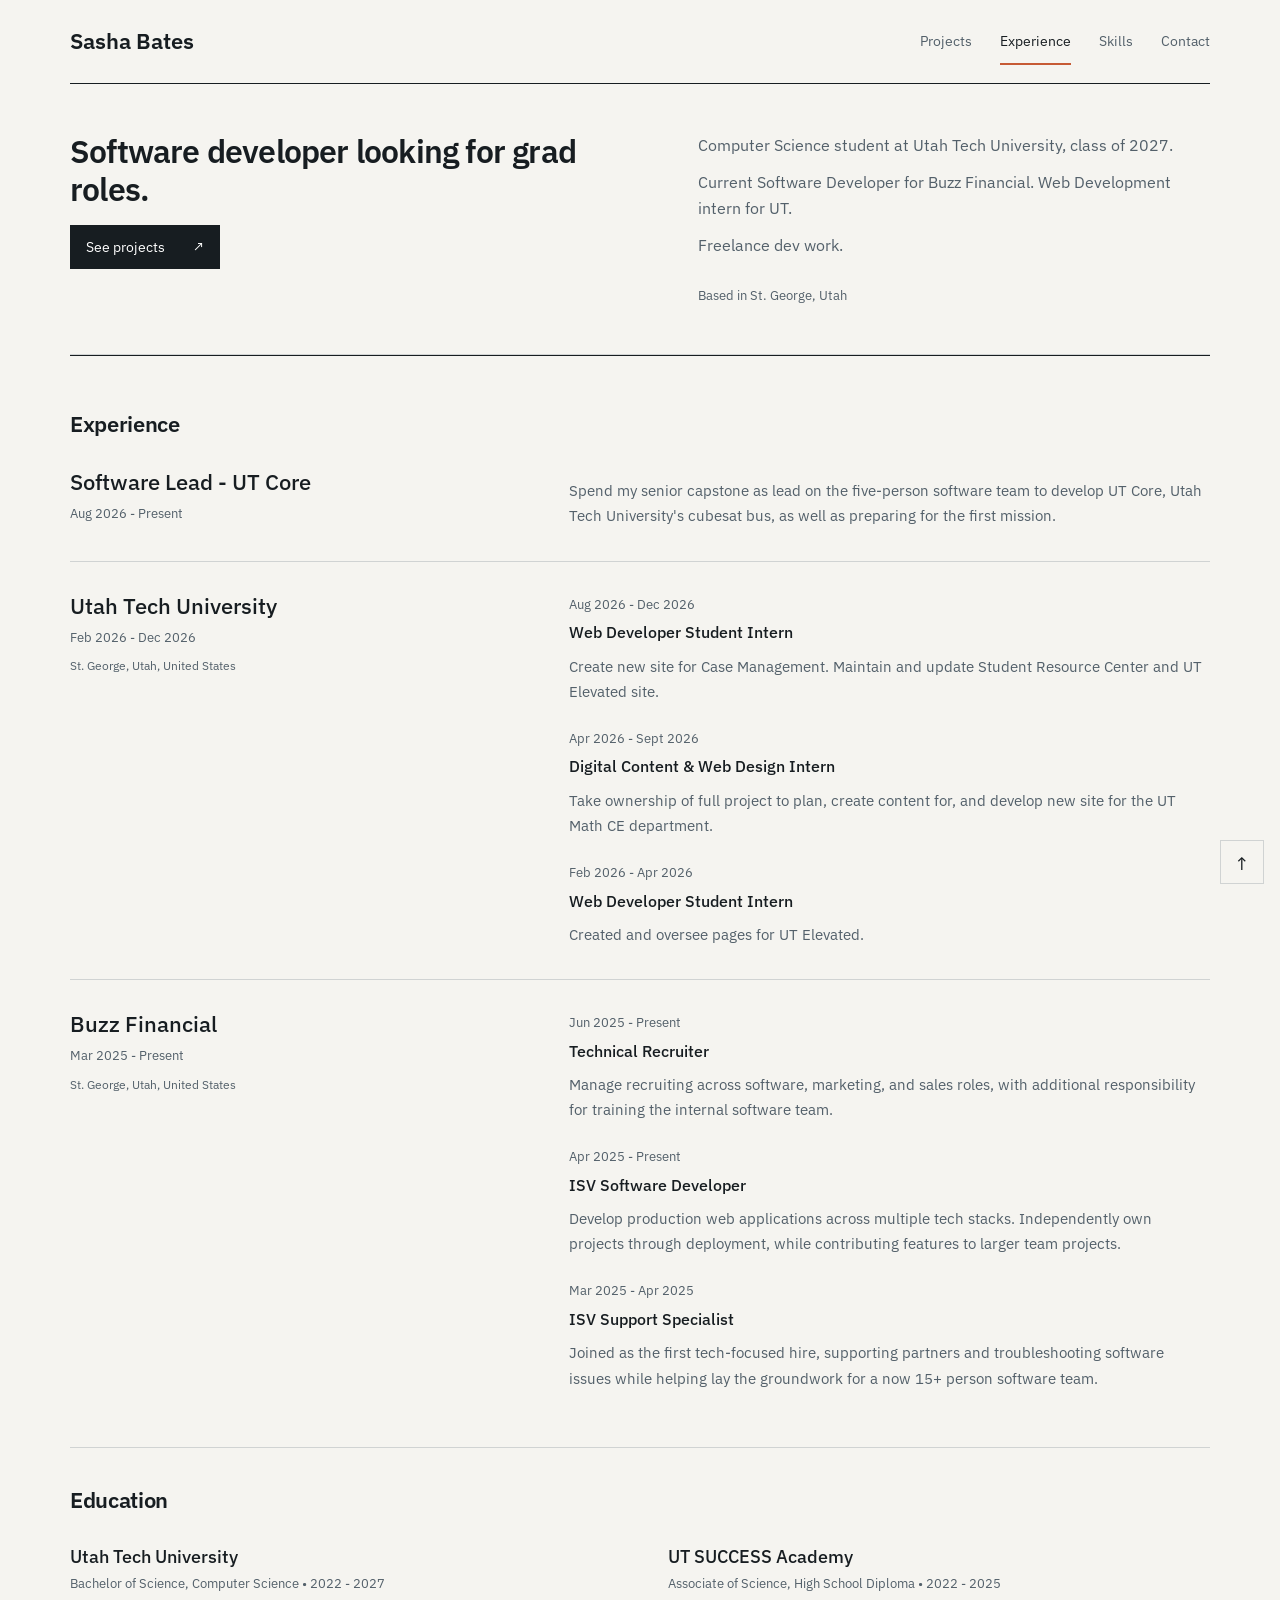
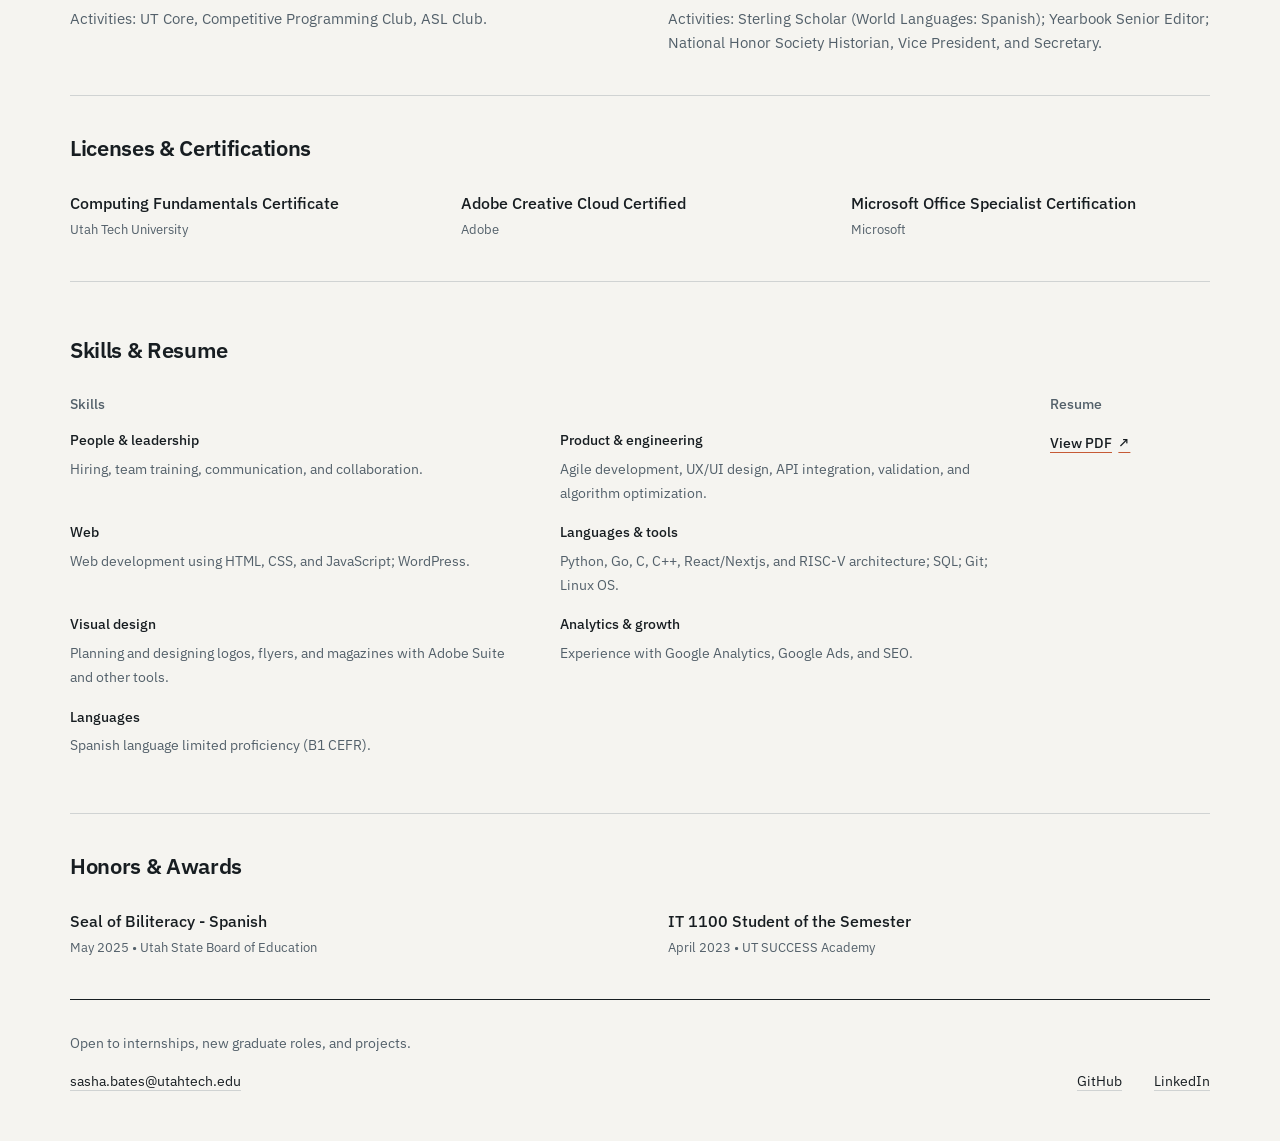
==== commit f9e344b8: "style changes" ====
--- a/index.html
+++ b/index.html
@@ -7,10 +7,10 @@
 	<link rel="preconnect" href="https://fonts.googleapis.com" />
 	<link rel="preconnect" href="https://fonts.gstatic.com" crossorigin />
 	<link
-		href="https://fonts.googleapis.com/css2?family=DM+Serif+Display:ital@0;1&family=IBM+Plex+Sans:wght@400;500;600;700&display=swap"
+		href="https://fonts.googleapis.com/css2?family=IBM+Plex+Sans:wght@400;500;600;700&display=swap"
 		rel="stylesheet"
 	/>
-	<link rel="stylesheet" href="styles.css" />
+	<link rel="stylesheet" href="styles.css?v=5" />
 </head>
 <!-- Google tag (gtag.js) -->
 <script async src="https://www.googletagmanager.com/gtag/js?id=G-SPYB3X56YT"></script>
@@ -21,42 +21,46 @@
 
   gtag('config', 'G-SPYB3X56YT');
 </script>
-<body id="top">
-	<div class="bg-layer" aria-hidden="true"></div>
+<body id="top" class="page-home">
+	<a class="skip-link" href="#main">Skip to content</a>
 	<header class="site-header">
 		<a class="logo" href="/">Sasha Bates</a>
-		<nav>
+		<nav aria-label="Main navigation">
+			<a href="/projects">Projects</a>
 			<a href="/?scroll=timeline" data-scroll-target="timeline">Experience</a>
-			<a href="/projects">Projects</a>
 			<a href="/?scroll=skills" data-scroll-target="skills">Skills</a>
 			<a href="/contact">Contact</a>
 		</nav>
 	</header>
 
-	<main>
+	<main id="main">
 		<section class="hero panel">
-			<p class="label top-id">Intro</p>
-			<h1>Always down for another project.</h1>
+			<h1>Software developer looking for grad roles.</h1>
 			<p class="lead">
-				<span class="bio-line">Computer Science student at Utah Tech University, class of 2027. Member of Competitive Programming club.</span>
+				<span class="bio-line">Computer Science student at Utah Tech University, class of 2027.</span>
 				<span class="bio-line">Current Software Developer for Buzz Financial. Web Development intern for UT.</span>
-				<span class="bio-line">Volunteer of SEO at a non-profit. Small business owner + freelance dev work.</span>
+				<span class="bio-line">Freelance dev work.</span>
 			</p>
-			<ul class="quick-stats" aria-label="highlights">
-				<li><span>Major</span><strong>Computer Science</strong></li>
-				<li><span>School</span><strong>Utah Tech University</strong></li>
-				<li><span>Based In</span><strong>St. George, Utah</strong></li>
-			</ul>
+			<div class="hero-actions"><a class="primary-link" href="/projects">See projects <span aria-hidden="true">↗</span></a></div>
+			<p class="location">Based in St. George, Utah</p>
 		</section>
 
-		<section id="timeline" class="panel">
+
+		<section id="timeline" class="panel experience-section">
 			<h2>Experience</h2>
 			<div class="timeline">
-				<article>
+				<article><div class="employer">
+					<p class="year">Aug 2026 - Present</p>
+					<h3>Software Lead - UT Core</h3>
+
+				</div><div class="experience-description"><p>
+						Spend my senior capstone as lead on the five-person software team to develop UT Core, Utah Tech University's cubesat bus, as well as preparing for the first mission.
+					</p></div></article>
+				<article><div class="employer">
 					<p class="year">Feb 2026 - Dec 2026</p>
 					<h3>Utah Tech University</h3>
 					<p class="meta">St. George, Utah, United States</p>
-					<div class="role-stack" aria-label="Roles at Utah Tech University">
+					</div><div class="role-stack" aria-label="Roles at Utah Tech University">
 						<div class="role-item">
 							<p class="year role-year">Aug 2026 - Dec 2026</p>
 							<p class="meta"><strong>Web Developer Student Intern</strong></p>
@@ -74,21 +78,21 @@
 						</div>
 					</div>
 				</article>
-				<article>
+				<article><div class="employer">
 					<p class="year">Mar 2025 - Present</p>
 					<h3>Buzz Financial</h3>
 					<p class="meta">St. George, Utah, United States</p>
-					<div class="role-stack" aria-label="Roles at Buzz Financial">
+					</div><div class="role-stack" aria-label="Roles at Buzz Financial">
+						<div class="role-item">
+							<p class="year role-year">Jun 2025 - Present</p>
+							<p class="meta"><strong>Technical Recruiter</strong></p>
+							<p>Manage recruiting across software, marketing, and sales roles, with additional responsibility for training the internal software team.</p>
+						</div>
 						<div class="role-item">
 							<p class="year role-year">Apr 2025 - Present</p>
 							<p class="meta"><strong>ISV Software Developer</strong></p>
 							<p>Develop production web applications across multiple tech stacks.
 							Independently own projects through deployment, while contributing features to larger team projects.</p>
-						</div>
-						<div class="role-item">
-							<p class="year role-year">Jun 2025 - Present</p>
-							<p class="meta"><strong>Technical Recruiter</strong></p>
-							<p>Manage recruiting across software, marketing, and sales roles, with additional responsibility for training the internal software team.</p>
 						</div>
 						<div class="role-item">
 							<p class="year role-year">Mar 2025 - Apr 2025</p>
@@ -97,17 +101,10 @@
 						</div>
 					</div>
 				</article>
-				<article>
-					<p class="year">Aug 2026 - Present</p>
-					<h3>Software Lead - UT Core</h3>
-					<p>
-						Spend my senior capstone as lead on the five-person software team to develop UT Core, Utah Tech University's cubesat bus, as well as preparing for the first mission.
-					</p>
-				</article>
 			</div>
 		</section>
 
-		<section class="panel">
+		<section class="panel info-section education">
 			<h2>Education</h2>
 			<div class="projects-grid">
 				<article class="project-card">
@@ -126,7 +123,7 @@
 			</div>
 		</section>
 
-		<section class="panel">
+		<section class="panel info-section credentials">
 			<h2>Licenses & Certifications</h2>
 			<div class="projects-grid">
 				<article class="project-card">
@@ -144,18 +141,18 @@
 			</div>
 		</section>
 
-		<section id="skills" class="panel">
+		<section id="skills" class="panel skills-section">
 			<h2>Skills & Resume</h2>
 			<div class="projects-grid">
 				<article class="project-card">
 					<h3>Skills</h3>
-					<p>Hiring, team training, communication, and collaboration.</p>
-					<p>Agile development, UX/UI design, API integration, validation, and algorithm optimization.</p>
-					<p>Web development using HTML, CSS, and JavaScript; WordPress.</p>
-					<p>Python, Go, C, C++, React/Nextjs, and RISC-V architecture; SQL; Git; Linux OS.</p>
-					<p>Planning and designing logos, flyers, and magazines with Adobe Suite and other tools.</p>
-					<p>Experience with Google Analytics, Google Ads, and SEO.</p>
-					<p>Spanish language limited proficiency (B1 CEFR).</p>
+					<p><span class="skill-label">People & leadership</span>Hiring, team training, communication, and collaboration.</p>
+					<p><span class="skill-label">Product & engineering</span>Agile development, UX/UI design, API integration, validation, and algorithm optimization.</p>
+					<p><span class="skill-label">Web</span>Web development using HTML, CSS, and JavaScript; WordPress.</p>
+					<p><span class="skill-label">Languages & tools</span>Python, Go, C, C++, React/Nextjs, and RISC-V architecture; SQL; Git; Linux OS.</p>
+					<p><span class="skill-label">Visual design</span>Planning and designing logos, flyers, and magazines with Adobe Suite and other tools.</p>
+					<p><span class="skill-label">Analytics & growth</span>Experience with Google Analytics, Google Ads, and SEO.</p>
+					<p><span class="skill-label">Languages</span>Spanish language limited proficiency (B1 CEFR).</p>
 				</article>
 				<article class="project-card">
 					<h3>Resume</h3>
@@ -166,7 +163,7 @@
 			</div>
 		</section>
 
-		<section class="panel">
+		<section class="panel info-section awards">
 			<h2>Honors & Awards</h2>
 			<div class="projects-grid">
 				<article class="project-card">
@@ -185,55 +182,11 @@
 	<button class="back-to-top" type="button" aria-label="Back to top" title="Back to top">↑</button>
 
 	<footer class="site-footer">
-		<p>Open to internships, collaborations, and new project ideas.</p>
+				<p class="footer-note">Open to internships, new graduate roles, and projects.</p>
 		<a href="mailto:sasha.bates@utahtech.edu">sasha.bates@utahtech.edu</a>
 		<a href="https://github.com/sshb4" target="_blank" rel="noreferrer">GitHub</a>
 		<a href="https://www.linkedin.com/in/sasha-bates/" target="_blank" rel="noreferrer">LinkedIn</a>
 	</footer>
-	<script>
-		const homePaths = new Set(['/', '/index.html']);
-		const onHome = homePaths.has(window.location.pathname);
-		const backToTopButton = document.querySelector('.back-to-top');
-
-		if (backToTopButton) {
-			backToTopButton.addEventListener('click', () => {
-				window.scrollTo({ top: 0, behavior: 'smooth' });
-				history.replaceState(null, '', window.location.pathname + window.location.search);
-			});
-		}
-
-		if (onHome) {
-			document.querySelectorAll('[data-scroll-target]').forEach((link) => {
-				link.addEventListener('click', (event) => {
-					const targetId = link.dataset.scrollTarget;
-					const target = document.getElementById(targetId);
-
-					if (!target) {
-						return;
-					}
-
-					event.preventDefault();
-					target.scrollIntoView({ behavior: 'smooth', block: 'start' });
-					history.replaceState(null, '', '/');
-				});
-			});
-
-			const searchParams = new URLSearchParams(window.location.search);
-			const queryTarget = searchParams.get('scroll');
-			const storedTarget = sessionStorage.getItem('homeScrollTarget');
-			const initialTarget = queryTarget || storedTarget;
-
-			if (initialTarget) {
-				const target = document.getElementById(initialTarget);
-
-				if (target) {
-					target.scrollIntoView({ behavior: 'smooth', block: 'start' });
-				}
-
-				sessionStorage.removeItem('homeScrollTarget');
-				history.replaceState(null, '', '/');
-			}
-		}
-	</script>
+	<script src="/site.js" defer></script>
 </body>
 </html>
--- a/styles.css
+++ b/styles.css
@@ -1,614 +1,179 @@
-* {
-	box-sizing: border-box;
+:root {
+  --paper: #f5f4f0;
+  --white: #fff;
+  --ink: #171d21;
+  --muted: #53606a;
+  --steel: #bfc9d9;
+  --accent: #c65a35;
+  --accent-ink: #a84324;
+  --line: #d0d3d3;
+  --sans: "IBM Plex Sans", "Segoe UI", sans-serif;
 }
-
-html {
-	scroll-behavior: smooth;
+* { box-sizing: border-box; }
+html { scroll-behavior: smooth; scroll-padding-top: 6rem; }
+body { margin: 0; color: var(--ink); background: var(--paper); font: 1rem/1.65 var(--sans); }
+.page-projects, .page-contact { background: var(--white); }
+::selection { color: var(--ink); background: var(--steel); }
+[hidden] { display: none !important; }
+a { color: inherit; text-underline-offset: .25em; text-decoration-thickness: 1px; }
+button, a { -webkit-tap-highlight-color: transparent; }
+:focus-visible { outline: 2px solid var(--accent-ink); outline-offset: 5px; }
+p { margin: 0 0 1rem; }
+h1, h2, h3 { margin: 0; line-height: 1.2; }
+h1, h2 { font-family: var(--sans); font-weight: 600; }
+h1 { font-size: 2rem; letter-spacing: -.025em; }
+h2 { font-size: 1.35rem; letter-spacing: -.015em; }
+h3 { font-size: 1.2rem; font-weight: 500; }
+main, .site-footer, .site-header { width: min(1140px, calc(100% - 80px)); margin-inline: auto; }
+.site-header { display: flex; justify-content: space-between; align-items: center; gap: 2rem; min-height: 84px; border-bottom: 1px solid var(--ink); }
+.logo { font: 600 1.4rem/1 var(--sans); text-decoration: none; white-space: nowrap; }
+nav { display: flex; gap: 1.75rem; align-items: center; }
+nav a { padding-block: .65rem; color: var(--muted); font-size: .9rem; text-decoration: none; border-bottom: 2px solid transparent; transition: color 160ms ease, border-color 160ms ease; }
+nav a:hover, nav a[aria-current] { color: var(--ink); border-bottom-color: var(--accent); }
+.skip-link { position: fixed; top: -100px; left: 1rem; z-index: 30; padding: .75rem 1rem; background: var(--ink); color: white; }
+.skip-link:focus { top: 1rem; }
+.visually-hidden { position: absolute; width: 1px; height: 1px; padding: 0; margin: -1px; overflow: hidden; clip-path: inset(50%); white-space: nowrap; }
+.panel { padding-block: 3.5rem; }
+.hero { padding-block: 3rem; border-bottom: 1px solid var(--line); }
+.page-home .hero { display: grid; grid-template-columns: 1.1fr 1fr; grid-template-rows: auto 1fr auto; gap: 1rem 4rem; align-items: start; }
+.page-home .hero > h1 { grid-column: 1; grid-row: 1; }
+.page-home .hero > .lead { grid-column: 2; grid-row: 1 / 3; }
+.label { font-size: .83rem; color: var(--accent-ink); }
+.lead { font-size: 1rem; color: var(--muted); margin: 0; max-width: 55ch; }
+.bio-line { display: block; margin-bottom: .65rem; }
+.hero-actions { grid-column: 1; grid-row: 2; display: flex; align-items: center; gap: 1.5rem; flex-wrap: wrap; }
+.primary-link { display: inline-flex; align-items: center; gap: 1.75rem; padding: .65rem 1rem; background: var(--ink); color: var(--white); font-size: .9rem; text-decoration: none; }
+.primary-link span, .all-work-link span { display: inline-block; transition: transform 160ms ease; }
+.primary-link:hover span, .all-work-link:hover span { transform: translate(3px, -3px); }
+.text-link { font-size: .9rem; text-decoration-color: var(--accent); }
+.text-link:hover { color: var(--accent-ink); }
+.location { grid-column: 2; grid-row: 3; align-self: center; font-size: .8rem; color: var(--muted); margin: 0; }
+.section-head { display: flex; align-items: baseline; justify-content: space-between; gap: 1rem; margin-bottom: 1.5rem; }
+.selected-work { padding-top: 2rem; }
+/* Each project has two actual content groups: identity and description/actions.
+   Keeping those groups intact avoids fragmented metadata and narrow text columns. */
+.project-list, .project-index { display: block; }
+.project-list > .project-card, .project-index > .project-card { display: grid; grid-template-columns: minmax(0, .9fr) minmax(0, 1.3fr); gap: 3.5rem; padding: 1.65rem 0; border-top: 1px solid var(--line); scroll-margin-top: 2rem; }
+.project-heading, .project-body { min-width: 0; }
+.project-heading h3 { font: 500 1.4rem/1.3 var(--sans); letter-spacing: -.02em; margin: .3rem 0 .6rem; }
+.project-tags { display: flex; gap: .3rem .8rem; flex-wrap: wrap; }
+.tag { color: var(--muted); font-size: .76rem; margin: 0; }
+.tag-type { color: var(--accent-ink); }
+.meta, .year { color: var(--muted); font-size: .82rem; margin: 0; }
+.project-body { font-size: .98rem; }
+.project-body p { margin: 0 0 .5rem; }
+.compact-copy p:last-child { margin-bottom: 0; }
+.project-links { display: flex; gap: 1.25rem; flex-wrap: wrap; margin-top: .85rem; }
+.project-links a { display: inline-flex; align-items: center; min-height: 30px; color: var(--ink); font-size: .88rem; font-weight: 500; text-decoration-color: var(--accent); }
+.project-links a::after { content: "↗"; margin-left: .4rem; transition: transform 160ms ease; }
+.project-links a:hover { color: var(--accent-ink); }
+.project-links a:hover::after { transform: translate(2px, -2px); }
+.all-work-link { display: flex; align-items: center; justify-content: space-between; margin-top: .5rem; padding-block: 1rem; border-block: 1px solid var(--ink); text-decoration: none; font-size: .95rem; font-weight: 500; }
+.all-work-link:hover { color: var(--accent-ink); }
+.page-projects .hero, .page-contact .hero { display: grid; grid-template-columns: .9fr 1.3fr; gap: 3.5rem; align-items: center; padding-block: 2.5rem; }
+.page-projects #projects { padding-top: 1rem; }
+.page-projects #projects > .section-head { margin-bottom: .5rem; justify-content: end; }
+.project-filter { display: flex; gap: .5rem 1.75rem; flex-wrap: wrap; border-bottom: 1px solid var(--line); }
+.filter-chip { font: 500 .9rem var(--sans); color: var(--muted); border: 0; border-bottom: 2px solid transparent; background: transparent; padding: .8rem .15rem; min-height: 44px; cursor: pointer; transition: color 160ms ease, border-color 160ms ease; }
+.filter-chip:hover, .filter-chip.is-active { color: var(--ink); border-bottom-color: var(--accent); }
+.filter-status { color: var(--muted); font-size: .76rem; margin: .75rem 0; }
+.project-index .project-card:first-child { border-top: 0; }
+.project-index .project-card:target { background: var(--white); outline: 1px solid var(--steel); outline-offset: 10px; }
+/* Résumé content follows the work, with section headings above readable rows. */
+.experience-section { border-top: 1px solid var(--ink); }
+.experience-section > h2, .info-section > h2, .skills-section > h2 { margin-bottom: 2rem; }
+.timeline { display: flex; flex-direction: column; }
+.timeline article { display: grid; grid-template-columns: minmax(0, .9fr) minmax(0, 1.3fr); gap: 3.5rem; border-top: 1px solid var(--line); padding-block: 2rem; }
+.timeline article:first-child { border-top: 0; padding-top: 0; }
+.timeline article:last-child { padding-bottom: 0; }
+.employer { display: flex; flex-direction: column; align-items: start; gap: .45rem; }
+.employer h3 { order: -1; font-size: 1.35rem; }
+.employer > .meta { font-size: .78rem; }
+.role-stack { display: grid; gap: 1.5rem; }
+.role-item > .meta { font-size: 1rem; color: var(--ink); margin-bottom: .3rem; }
+.role-item > .meta strong { font-weight: 500; }
+.role-item > .year { margin-bottom: .25rem; }
+.role-item > p:last-child, .experience-description p { color: var(--muted); margin: .5rem 0 0; font-size: .95rem; }
+.projects-grid { display: grid; gap: 1.5rem; }
+.project-card { min-width: 0; }
+.info-section { border-top: 1px solid var(--line); padding-block: 2.5rem; }
+.education .projects-grid { grid-template-columns: 1fr 1fr; gap: 3.5rem; }
+.info-section h3 { margin-bottom: .4rem; font-size: 1.1rem; }
+.education .project-card > p:last-child { color: var(--muted); font-size: .92rem; margin: .75rem 0 0; }
+.credentials .projects-grid { grid-template-columns: repeat(3, minmax(0, 1fr)); gap: 2rem; }
+.credentials h3, .awards h3 { font-size: .98rem; font-weight: 500; }
+.awards .projects-grid { grid-template-columns: 1fr 1fr; gap: 3.5rem; }
+.skills-section { border-top: 1px solid var(--line); }
+.skills-section .projects-grid { grid-template-columns: 1fr 10rem; gap: 3rem; }
+.skills-section .project-card > h3 { font-size: .85rem; color: var(--muted); margin-bottom: 1rem; }
+.skills-section .project-card:first-child { display: grid; grid-template-columns: 1fr 1fr; gap: 1rem 3rem; }
+.skills-section .project-card:first-child > h3 { grid-column: 1 / -1; margin: 0; }
+.skills-section .project-card:first-child > p { color: var(--muted); font-size: .9rem; margin: 0; }
+.skill-label { display: block; color: var(--ink); font-weight: 500; margin-bottom: .3rem; }
+#competitions, #conferences { border-top: 1px solid var(--line); padding-block: 2.5rem; }
+#competitions .projects-grid, #conferences .projects-grid { grid-template-columns: 1fr 1fr; gap: 2rem 3.5rem; }
+#competitions h3, #conferences h3 { font-size: 1.1rem; margin-bottom: .4rem; }
+#competitions .project-card > p:last-child, #conferences .project-card > p:last-child, #conferences .compact-copy { color: var(--muted); font-size: .92rem; margin: .5rem 0 0; }
+.contact-section { padding-top: 2rem; }
+.contact-section > h2 { font: 500 1rem var(--sans); margin-bottom: 1rem; }
+.contact-section .projects-grid { gap: 0; }
+.contact-section .project-card { display: grid; grid-template-columns: minmax(0, 1fr) auto; gap: .4rem 2rem; padding-block: 1.5rem; border-top: 1px solid var(--line); }
+.contact-section .tag { grid-column: 1; }
+.contact-section h3 { grid-column: 1; font: 500 1.1rem/1.4 var(--sans); overflow-wrap: anywhere; }
+.contact-title-link { text-decoration: none; }
+.contact-title-link:hover { text-decoration: underline; }
+.contact-section .project-card > p:not(.tag) { grid-column: 1; color: var(--muted); margin: 0; font-size: .92rem; }
+.contact-section .project-links { grid-column: 2; grid-row: 1 / 4; align-self: center; margin: 0; }
+.site-footer { display: flex; flex-wrap: wrap; align-items: baseline; gap: 1rem 2rem; padding-block: 2rem 3rem; border-top: 1px solid var(--ink); }
+.site-footer .footer-note { width: 100%; color: var(--muted); font-size: .85rem; margin: 0; }
+.site-footer > a { font-size: .88rem; text-decoration-color: var(--line); }
+.site-footer > a:first-of-type { margin-right: auto; }
+.back-to-top { position: fixed; bottom: 1rem; right: 1rem; width: 44px; height: 44px; background: var(--paper); border: 1px solid var(--line); color: var(--ink); font: 1.2rem var(--sans); cursor: pointer; }
+.back-to-top:hover { background: var(--steel); }
+@media (hover: hover) {
+  .project-list > .project-card, .project-index > .project-card { transition: border-color 160ms ease; }
+  .project-list > .project-card:hover, .project-index > .project-card:hover { border-color: var(--accent); }
 }
-
-:root {
-	--bg: #f3f2ef;
-	--ink: #1e2734;
-	--muted: #556274;
-	--line: rgba(49, 72, 98, 0.2);
-	--accent: #d94f2a;
-	--accent-soft: rgba(217, 79, 42, 0.14);
-	--accent-warm: #9b5b2e;
-	--surface: rgba(255, 255, 255, 0.88);
-	--surface-strong: rgba(255, 255, 255, 0.95);
-	--radius: 16px;
-	--ui-transition: 0.2s ease;
+@media (max-width: 960px) {
+  main, .site-header, .site-footer { width: calc(100% - 48px); }
+  .page-home .hero { column-gap: 2rem; }
+  .project-list > .project-card, .project-index > .project-card, .timeline article, .page-projects .hero, .page-contact .hero { column-gap: 2rem; }
+  .skills-section .projects-grid { grid-template-columns: 1fr; gap: 2rem; }
+  .skills-section .project-card:first-child { gap: 1.25rem 2rem; }
+  .credentials .projects-grid { grid-template-columns: 1fr; gap: 1.25rem; }
 }
-
-body {
-	margin: 0;
-	font-family: "IBM Plex Sans", "Segoe UI", sans-serif;
-	background: var(--bg);
-	color: var(--ink);
-	line-height: 1.78;
-	font-size: 1.04rem;
-	overflow-x: hidden;
+@media (max-width: 640px) {
+  main, .site-header, .site-footer { width: calc(100% - 40px); }
+  .site-header { padding-block: 1rem; flex-direction: column; align-items: start; gap: .65rem; }
+  .logo { font-size: 1.4rem; }
+  nav { width: 100%; justify-content: space-between; gap: .5rem; }
+  nav a { font-size: .85rem; padding-block: .4rem; }
+  .hero, .page-projects .hero, .page-contact .hero { padding-block: 1.75rem; }
+  .panel { padding-block: 2rem; }
+  .page-home .hero, .page-projects .hero, .page-contact .hero { display: flex; flex-direction: column; align-items: start; gap: 1rem; }
+  h1 { font-size: 1.8rem; }
+  .page-home .hero > .lead { margin-top: .25rem; }
+  .hero-actions { gap: 1.25rem; }
+  .location { align-self: start; }
+  .selected-work { padding-top: 1.5rem; }
+  .section-head { align-items: start; flex-direction: column; gap: .5rem; margin-bottom: 1rem; }
+  .project-list > .project-card, .project-index > .project-card { grid-template-columns: 1fr; gap: .85rem; padding-block: 1.4rem; }
+  .project-heading h3 { font-size: 1.35rem; margin-bottom: .4rem; }
+  .project-body { font-size: .95rem; }
+  .page-projects #projects > .section-head { align-items: end; }
+  .project-filter { gap: 1.3rem; }
+  .filter-chip { font-size: .86rem; }
+  .timeline article { grid-template-columns: 1fr; gap: 1.25rem; }
+  .experience-section > h2, .info-section > h2, .skills-section > h2 { margin-bottom: 1.5rem; }
+  .education .projects-grid, .awards .projects-grid, .skills-section .project-card:first-child, #competitions .projects-grid, #conferences .projects-grid { grid-template-columns: 1fr; gap: 1.5rem; }
+  .contact-section .project-card { display: flex; flex-direction: column; gap: .5rem; }
+  .contact-section .project-links { align-self: start; margin-top: .25rem; }
+  .contact-section h3 { font-size: 1.05rem; }
+  .site-footer { padding-bottom: 4rem; }
+  .site-footer .footer-note { width: 100%; text-align: left; margin: 0; }
+  .site-footer > a:first-of-type { width: 100%; }
 }
-
-.bg-layer {
-	position: fixed;
-	inset: 0;
-	z-index: -2;
-	background: #f3f2ef;
+@media (prefers-reduced-motion: reduce) {
+  html { scroll-behavior: auto; }
+  *, *::before, *::after { animation: none !important; transition: none !important; }
 }
-
-.bg-layer::after {
-	content: "";
-	position: absolute;
-	inset: 0;
-	background: rgba(243, 242, 239, 0.75);
-}
-
-main,
-.site-footer {
-	width: min(900px, 92vw);
-	margin-inline: auto;
-}
-
-.site-header {
-	width: 100%;
-	margin-inline: 0;
-	display: flex;
-	justify-content: space-between;
-	align-items: center;
-	padding: 1rem 4vw;
-	position: sticky;
-	top: 0;
-	z-index: 8;
-	backdrop-filter: blur(10px);
-	background: rgba(243, 242, 239, 0.92);
-	border-bottom: 1px solid rgba(31, 40, 51, 0.1);
-}
-
-.logo {
-	font-family: "DM Serif Display", "Times New Roman", serif;
-	font-weight: 400;
-	font-size: clamp(1.4rem, 2.2vw, 1.75rem);
-	letter-spacing: 0;
-	line-height: 1;
-	color: #131b26;
-	text-decoration: none;
-}
-
-nav {
-	display: flex;
-	gap: 1rem;
-	flex-wrap: wrap;
-}
-
-nav a {
-	text-decoration: none;
-	color: var(--muted);
-	font-weight: 500;
-	font-size: 0.95rem;
-	padding: 0.25rem 0.4rem;
-	border-radius: 999px;
-	transition: background-color var(--ui-transition), color var(--ui-transition), border-color var(--ui-transition), text-decoration-color var(--ui-transition);
-}
-
-nav a:hover {
-	background: rgba(217, 79, 42, 0.12);
-	color: var(--ink);
-}
-
-main {
-	display: grid;
-	gap: 2.2rem;
-	padding: 1.3rem 0 3rem;
-}
-
-section[id] {
-	scroll-margin-top: 6.25rem;
-}
-
-.panel {
-	padding: 0.8rem 1.05rem 1rem;
-	border: 1px solid rgba(49, 72, 98, 0.12);
-	border-radius: 12px;
-	background: var(--surface);
-	box-shadow: 0 12px 30px rgba(30, 45, 67, 0.09);
-	animation: rise-in 550ms ease both;
-}
-
-.hero.panel {
-	background: var(--surface-strong);
-	width: calc(100% + 3.4rem);
-	margin-left: -1.7rem;
-	margin-right: -1.7rem;
-}
-
-.panel h2 {
-	display: flex;
-	align-items: center;
-	gap: 0.7rem;
-}
-
-.panel h2::after {
-	content: "";
-	flex: 1;
-	height: 1px;
-	background: rgba(217, 79, 42, 0.45);
-}
-
-.hero {
-	padding-top: 0.4rem;
-}
-
-.label {
-	font-family: "DM Serif Display", "Times New Roman", serif;
-	letter-spacing: 0.02em;
-	font-size: 0.9rem;
-	text-transform: uppercase;
-	color: var(--accent);
-	margin: 0;
-}
-
-.label .name-emphasis {
-	color: #131b26;
-	font-weight: 400;
-}
-
-.top-id {
-	letter-spacing: 0.03em;
-}
-
-h1,
-h2,
-h3 {
-	margin-top: 0;
-	line-height: 1.2;
-}
-
-h1 {
-	font-family: "DM Serif Display", "Times New Roman", serif;
-	font-size: clamp(2rem, 5.4vw, 3.2rem);
-	margin-bottom: 0.75rem;
-	letter-spacing: 0.01em;
-}
-
-h2,
-h3 {
-	font-family: "DM Serif Display", "Times New Roman", serif;
-	letter-spacing: 0.01em;
-}
-
-h2 {
-	font-size: clamp(1.25rem, 2.6vw, 1.8rem);
-	margin-bottom: 0.5rem;
-}
-
-h3 {
-	margin-bottom: 0.2rem;
-}
-
-.lead,
-.section-intro {
-	color: var(--muted);
-	max-width: 62ch;
-}
-
-.hero .lead {
-	max-width: none;
-}
-
-.bio-line {
-	display: block;
-	white-space: nowrap;
-}
-
-.panel p {
-	max-width: 68ch;
-}
-
-.quick-stats {
-	list-style: none;
-	padding: 0;
-	margin: 1.15rem 0 0;
-	display: grid;
-	grid-template-columns: repeat(auto-fit, minmax(160px, 1fr));
-	gap: 0.5rem;
-}
-
-.quick-stats li {
-	padding: 0.55rem 0;
-	display: grid;
-	gap: 0.2rem;
-	border-bottom: 1px dashed rgba(181, 201, 223, 0.2);
-}
-
-.quick-stats span {
-	font-size: 0.78rem;
-	font-weight: 600;
-	text-transform: uppercase;
-	letter-spacing: 0.08em;
-	color: var(--accent);
-}
-
-.timeline {
-	--line-left: 0.37rem;
-	--line-width: 2px;
-	--marker-size: 0.72rem;
-	--timeline-pad: 1.7rem;
-	position: relative;
-	display: flex;
-	flex-direction: column-reverse;
-	gap: 1.2rem;
-	margin-top: 1rem;
-	padding: 0.4rem 0 0.6rem var(--timeline-pad);
-}
-
-.timeline::before {
-	content: "";
-	position: absolute;
-	left: var(--line-left);
-	top: 0;
-	bottom: 0;
-	width: var(--line-width);
-	background: var(--accent);
-}
-
-.timeline::after {
-	content: "";
-	position: absolute;
-	left: 0;
-	top: -0.1rem;
-	width: 0;
-	height: 0;
-	border-left: 0.45rem solid transparent;
-	border-right: 0.45rem solid transparent;
-	border-bottom: 0.68rem solid var(--accent);
-}
-
-.timeline article {
-	position: relative;
-	padding-left: 1.1rem;
-	padding-top: 0.1rem;
-	padding-bottom: 0.15rem;
-}
-
-.timeline article > p {
-	margin-top: 0;
-}
-
-.timeline article::before {
-	content: "";
-	position: absolute;
-	left: calc((var(--line-left) + (var(--line-width) / 2)) - var(--timeline-pad) - (var(--marker-size) / 2));
-	top: 0.44rem;
-	width: var(--marker-size);
-	height: var(--marker-size);
-	box-sizing: border-box;
-	border-radius: 999px;
-	background: var(--bg);
-	border: 2px solid var(--accent);
-}
-
-.year {
-	margin: 0 0 0.2rem;
-	font-weight: 700;
-	font-size: 0.88rem;
-	color: var(--accent-warm);
-	letter-spacing: 0.03em;
-}
-
-.meta {
-	margin: 0;
-	color: var(--muted);
-	font-size: 0.92rem;
-}
-
-.role-stack {
-	position: relative;
-	margin-top: 0.55rem;
-	padding: 0.2rem 0 0.15rem 1.1rem;
-	display: grid;
-	gap: 0.65rem;
-}
-
-.role-stack::before {
-	content: "";
-	position: absolute;
-	left: 0.18rem;
-	top: 0.28rem;
-	bottom: 0.28rem;
-	width: 1px;
-	background: rgba(217, 79, 42, 0.45);
-}
-
-.role-item {
-	position: relative;
-	padding-left: 0.78rem;
-}
-
-.role-item p {
-	margin-top: 0;
-	margin-bottom: 0;
-}
-
-.role-item .meta {
-	margin-bottom: 0.12rem;
-	font-size: 0.97rem;
-}
-
-.role-item .meta strong {
-	font-family: "DM Serif Display", "Times New Roman", serif;
-	font-weight: 700;
-	letter-spacing: 0.01em;
-	color: var(--ink);
-}
-
-.role-year {
-	font-size: 0.77rem;
-	margin-bottom: 0.08rem;
-}
-
-.section-head {
-	display: flex;
-	justify-content: space-between;
-	align-items: baseline;
-	gap: 1rem;
-	flex-wrap: wrap;
-}
-
-.text-link {
-	color: var(--accent);
-	text-decoration: none;
-	font-weight: 600;
-	transition: background-color var(--ui-transition), color var(--ui-transition), border-color var(--ui-transition), text-decoration-color var(--ui-transition);
-}
-
-.project-filter {
-	display: flex;
-	gap: 0.5rem;
-	flex-wrap: wrap;
-	margin-top: 0.7rem;
-}
-
-.filter-chip {
-	border: 1px solid rgba(49, 72, 98, 0.24);
-	background: rgba(255, 255, 255, 0.82);
-	color: var(--ink);
-	font: inherit;
-	font-size: 0.8rem;
-	font-weight: 600;
-	letter-spacing: 0.03em;
-	text-transform: uppercase;
-	padding: 0.26rem 0.62rem;
-	border-radius: 999px;
-	cursor: pointer;
-	transition: background-color var(--ui-transition), color var(--ui-transition), border-color var(--ui-transition), text-decoration-color var(--ui-transition);
-}
-
-.filter-chip:hover {
-	border-color: rgba(217, 79, 42, 0.42);
-	background: rgba(217, 79, 42, 0.09);
-}
-
-.filter-chip.is-active {
-	background: var(--accent);
-	border-color: var(--accent);
-	color: #fff;
-}
-
-.projects-grid {
-	display: grid;
-	grid-template-columns: 1fr;
-	gap: 0.5rem;
-	margin-top: 0.9rem;
-}
-
-.project-card {
-	background: transparent;
-	border: 0;
-	border-left: 2px solid rgba(217, 79, 42, 0.4);
-	padding: 0.35rem 0 0.55rem 1rem;
-	display: grid;
-	gap: 0.42rem;
-}
-
-.project-card[hidden] {
-	display: none;
-}
-
-#skills .project-card p {
-	margin: 0.4rem 0;
-}
-
-.compact-copy {
-	display: grid;
-	gap: 0.12rem;
-}
-
-.compact-copy p {
-	margin: 0;
-}
-
-.project-tags {
-	display: flex;
-	gap: 0.42rem;
-	flex-wrap: wrap;
-}
-
-.tag {
-	margin: 0;
-	display: inline-block;
-	font-size: 0.7rem;
-	font-weight: 700;
-	letter-spacing: 0.04em;
-	text-transform: uppercase;
-	background: var(--accent-soft);
-	padding: 0.24rem 0.45rem;
-	border-radius: 999px;
-	width: fit-content;
-}
-
-.tag-type {
-	background: rgba(34, 87, 122, 0.12);
-	color: #1f4d69;
-}
-
-.project-links {
-	display: flex;
-	gap: 0.75rem;
-	flex-wrap: wrap;
-	margin-top: 0.25rem;
-}
-
-.project-links a {
-	text-decoration: none;
-	color: var(--accent);
-	font-weight: 600;
-	font-size: 0.9rem;
-	border: 1px solid rgba(217, 79, 42, 0.38);
-	border-radius: 999px;
-	padding: 0.22rem 0.58rem;
-	transition: background-color var(--ui-transition), color var(--ui-transition), border-color var(--ui-transition), text-decoration-color var(--ui-transition);
-}
-
-.project-links a:hover {
-	background: rgba(217, 79, 42, 0.1);
-}
-
-.project-links a:hover,
-.text-link:hover,
-.site-footer a:hover {
-	text-decoration: underline;
-}
-
-.contact-title-link {
-	color: inherit;
-	text-decoration: none;
-	transition: background-color var(--ui-transition), color var(--ui-transition), border-color var(--ui-transition), text-decoration-color var(--ui-transition);
-}
-
-.contact-title-link:hover {
-	text-decoration: underline;
-}
-
-.site-footer {
-	display: flex;
-	justify-content: space-between;
-	align-items: center;
-	gap: 1rem;
-	padding: 0.5rem 0 2rem;
-	flex-wrap: wrap;
-	color: var(--muted);
-}
-
-.site-footer p {
-	margin: 0;
-}
-
-.site-footer a {
-	color: var(--ink);
-	text-decoration: none;
-	font-weight: 600;
-	transition: background-color var(--ui-transition), color var(--ui-transition), border-color var(--ui-transition), text-decoration-color var(--ui-transition);
-}
-
-.back-to-top {
-	position: fixed;
-	right: 1.1rem;
-	bottom: 1.1rem;
-	z-index: 20;
-	border: 0;
-	width: 2.5rem;
-	height: 2.5rem;
-	display: grid;
-	place-items: center;
-	border-radius: 999px;
-	text-decoration: none;
-	font-family: inherit;
-	font-size: 1.2rem;
-	font-weight: 700;
-	line-height: 1;
-	color: #ffffff;
-	background: var(--accent);
-	cursor: pointer;
-	box-shadow: 0 10px 20px rgba(30, 45, 67, 0.22);
-	transition: transform var(--ui-transition), background-color var(--ui-transition), box-shadow var(--ui-transition), color var(--ui-transition);
-}
-
-.back-to-top:hover {
-	transform: translateY(-2px);
-	background: #bf4423;
-	box-shadow: 0 14px 24px rgba(30, 45, 67, 0.3);
-}
-
-.back-to-top:focus-visible {
-	outline: 3px solid rgba(31, 40, 51, 0.35);
-	outline-offset: 2px;
-}
-
-@keyframes rise-in {
-	from {
-		opacity: 0;
-		transform: translateY(10px);
-	}
-	to {
-		opacity: 1;
-		transform: translateY(0);
-	}
-}
-
-.panel:nth-child(2) {
-	animation-delay: 80ms;
-}
-
-.panel:nth-child(3) {
-	animation-delay: 160ms;
-}
-
-.panel:nth-child(4) {
-	animation-delay: 240ms;
-}
-
-@media (max-width: 720px) {
-	.site-header {
-		position: static;
-		padding-top: 1rem;
-	}
-
-	nav {
-		gap: 0.45rem;
-	}
-
-	nav a {
-		background: rgba(31, 40, 51, 0.06);
-	}
-
-	.site-footer {
-		padding-bottom: 1.3rem;
-	}
-
-	.back-to-top {
-		right: 0.8rem;
-		bottom: 0.8rem;
-	}
-
-	.hero.panel {
-		width: 100%;
-		margin-left: 0;
-		margin-right: 0;
-	}
-
-	.bio-line {
-		white-space: normal;
-	}
-
-	.timeline {
-		--timeline-pad: 1.5rem;
-		padding-left: var(--timeline-pad);
-	}
-}
-
-@media (prefers-reduced-motion: reduce) {
-	html {
-		scroll-behavior: auto;
-	}
-}
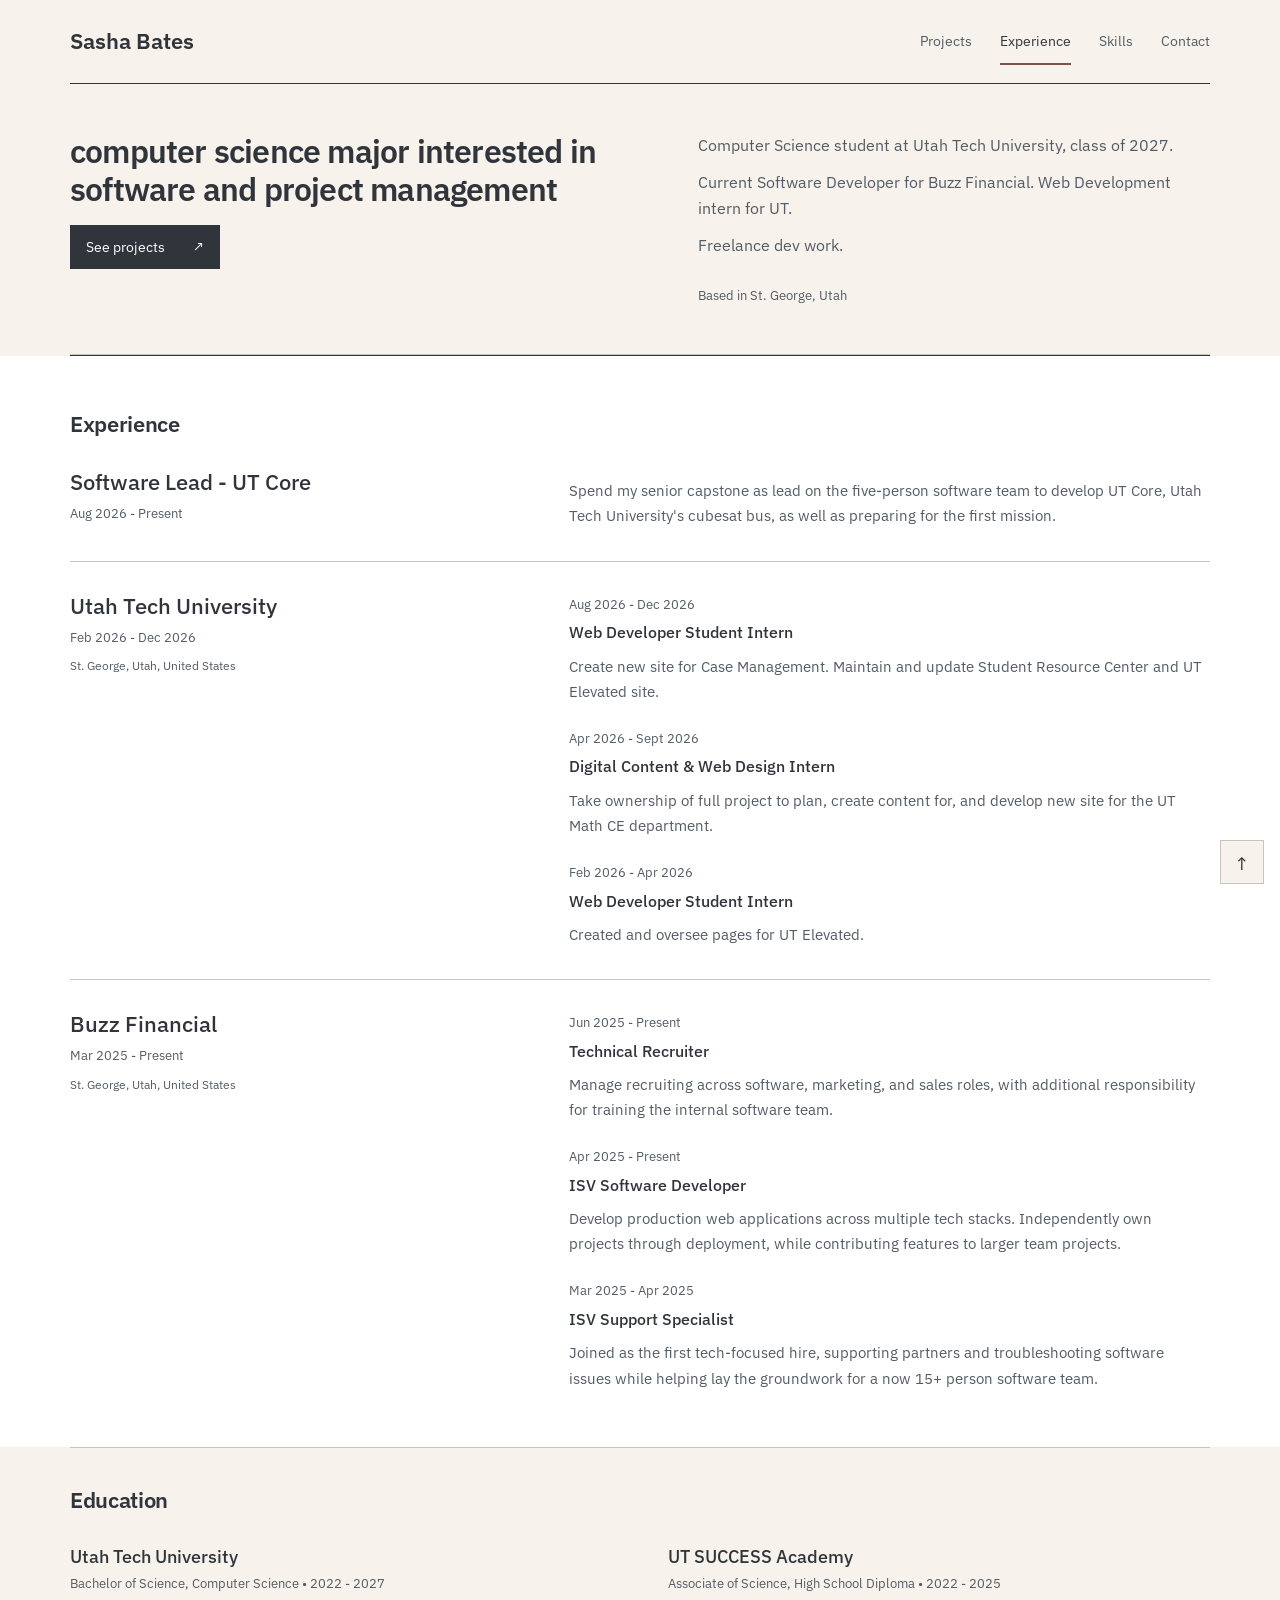
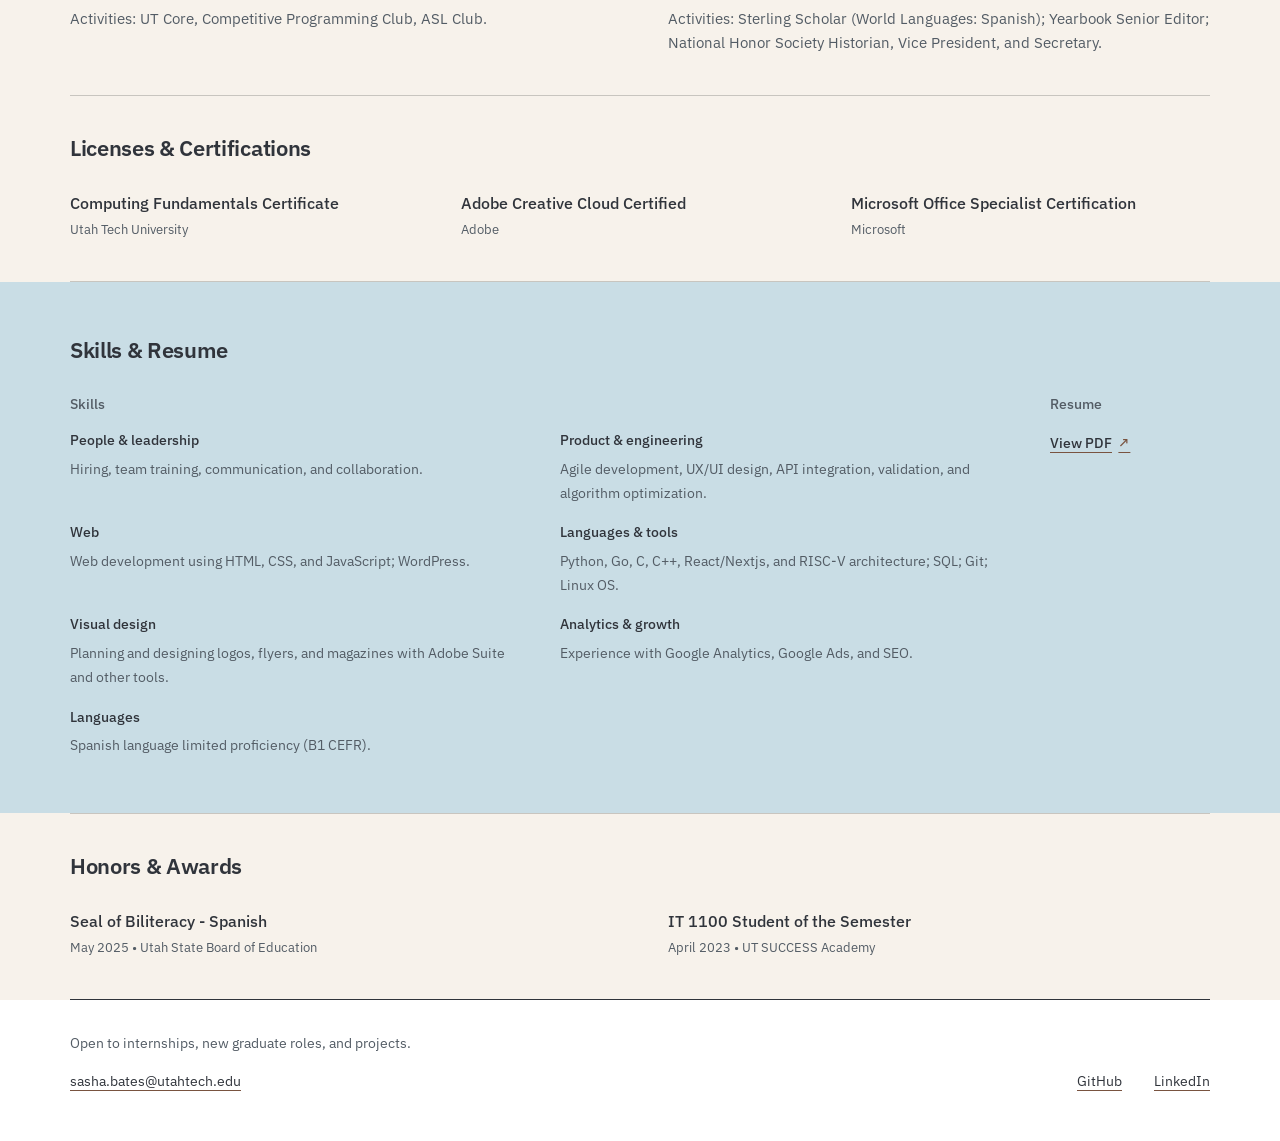
==== commit 14a13ccd: "colors" ====
--- a/index.html
+++ b/index.html
@@ -10,7 +10,7 @@
 		href="https://fonts.googleapis.com/css2?family=IBM+Plex+Sans:wght@400;500;600;700&display=swap"
 		rel="stylesheet"
 	/>
-	<link rel="stylesheet" href="styles.css?v=5" />
+	<link rel="stylesheet" href="styles.css?v=6" />
 </head>
 <!-- Google tag (gtag.js) -->
 <script async src="https://www.googletagmanager.com/gtag/js?id=G-SPYB3X56YT"></script>
@@ -35,7 +35,7 @@
 
 	<main id="main">
 		<section class="hero panel">
-			<h1>Software developer looking for grad roles.</h1>
+			<h1>computer science major interested in software and project management</h1>
 			<p class="lead">
 				<span class="bio-line">Computer Science student at Utah Tech University, class of 2027.</span>
 				<span class="bio-line">Current Software Developer for Buzz Financial. Web Development intern for UT.</span>
--- a/styles.css
+++ b/styles.css
@@ -1,23 +1,25 @@
 :root {
-  --paper: #f5f4f0;
+  --paper: #f7f2eb;
   --white: #fff;
-  --ink: #171d21;
-  --muted: #53606a;
-  --steel: #bfc9d9;
-  --accent: #c65a35;
-  --accent-ink: #a84324;
-  --line: #d0d3d3;
+  --ink: #30343b;
+  --muted: #535c65;
+  --steel: #c9dde5;
+  --accent: #d8a792;
+  --accent-ink: #795340;
+  --line: #c8c5bf;
+  --sky-soft: #edf4f6;
+  --clay-soft: #f1e3d9;
   --sans: "IBM Plex Sans", "Segoe UI", sans-serif;
 }
 * { box-sizing: border-box; }
 html { scroll-behavior: smooth; scroll-padding-top: 6rem; }
-body { margin: 0; color: var(--ink); background: var(--paper); font: 1rem/1.65 var(--sans); }
+body { margin: 0; overflow-x: clip; color: var(--ink); background: var(--paper); font: 1rem/1.65 var(--sans); }
 .page-projects, .page-contact { background: var(--white); }
 ::selection { color: var(--ink); background: var(--steel); }
 [hidden] { display: none !important; }
 a { color: inherit; text-underline-offset: .25em; text-decoration-thickness: 1px; }
 button, a { -webkit-tap-highlight-color: transparent; }
-:focus-visible { outline: 2px solid var(--accent-ink); outline-offset: 5px; }
+:focus-visible { outline: 2px solid var(--ink); outline-offset: 5px; }
 p { margin: 0 0 1rem; }
 h1, h2, h3 { margin: 0; line-height: 1.2; }
 h1, h2 { font-family: var(--sans); font-weight: 600; }
@@ -29,7 +31,7 @@
 .logo { font: 600 1.4rem/1 var(--sans); text-decoration: none; white-space: nowrap; }
 nav { display: flex; gap: 1.75rem; align-items: center; }
 nav a { padding-block: .65rem; color: var(--muted); font-size: .9rem; text-decoration: none; border-bottom: 2px solid transparent; transition: color 160ms ease, border-color 160ms ease; }
-nav a:hover, nav a[aria-current] { color: var(--ink); border-bottom-color: var(--accent); }
+nav a:hover, nav a[aria-current] { color: var(--ink); border-bottom-color: var(--accent-ink); }
 .skip-link { position: fixed; top: -100px; left: 1rem; z-index: 30; padding: .75rem 1rem; background: var(--ink); color: white; }
 .skip-link:focus { top: 1rem; }
 .visually-hidden { position: absolute; width: 1px; height: 1px; padding: 0; margin: -1px; overflow: hidden; clip-path: inset(50%); white-space: nowrap; }
@@ -44,9 +46,10 @@
 .hero-actions { grid-column: 1; grid-row: 2; display: flex; align-items: center; gap: 1.5rem; flex-wrap: wrap; }
 .primary-link { display: inline-flex; align-items: center; gap: 1.75rem; padding: .65rem 1rem; background: var(--ink); color: var(--white); font-size: .9rem; text-decoration: none; }
 .primary-link span, .all-work-link span { display: inline-block; transition: transform 160ms ease; }
+.primary-link:hover { background: var(--accent); color: var(--ink); }
 .primary-link:hover span, .all-work-link:hover span { transform: translate(3px, -3px); }
-.text-link { font-size: .9rem; text-decoration-color: var(--accent); }
-.text-link:hover { color: var(--accent-ink); }
+.text-link { font-size: .9rem; text-decoration-color: var(--accent-ink); }
+.text-link:hover { color: var(--accent-ink); text-decoration-color: currentColor; }
 .location { grid-column: 2; grid-row: 3; align-self: center; font-size: .8rem; color: var(--muted); margin: 0; }
 .section-head { display: flex; align-items: baseline; justify-content: space-between; gap: 1rem; margin-bottom: 1.5rem; }
 .selected-work { padding-top: 2rem; }
@@ -64,7 +67,7 @@
 .project-body p { margin: 0 0 .5rem; }
 .compact-copy p:last-child { margin-bottom: 0; }
 .project-links { display: flex; gap: 1.25rem; flex-wrap: wrap; margin-top: .85rem; }
-.project-links a { display: inline-flex; align-items: center; min-height: 30px; color: var(--ink); font-size: .88rem; font-weight: 500; text-decoration-color: var(--accent); }
+.project-links a { display: inline-flex; align-items: center; min-height: 30px; color: var(--ink); font-size: .88rem; font-weight: 500; text-decoration-color: var(--accent-ink); }
 .project-links a::after { content: "↗"; margin-left: .4rem; transition: transform 160ms ease; }
 .project-links a:hover { color: var(--accent-ink); }
 .project-links a:hover::after { transform: translate(2px, -2px); }
@@ -75,10 +78,10 @@
 .page-projects #projects > .section-head { margin-bottom: .5rem; justify-content: end; }
 .project-filter { display: flex; gap: .5rem 1.75rem; flex-wrap: wrap; border-bottom: 1px solid var(--line); }
 .filter-chip { font: 500 .9rem var(--sans); color: var(--muted); border: 0; border-bottom: 2px solid transparent; background: transparent; padding: .8rem .15rem; min-height: 44px; cursor: pointer; transition: color 160ms ease, border-color 160ms ease; }
-.filter-chip:hover, .filter-chip.is-active { color: var(--ink); border-bottom-color: var(--accent); }
+.filter-chip:hover, .filter-chip.is-active { color: var(--ink); border-bottom-color: var(--accent-ink); }
 .filter-status { color: var(--muted); font-size: .76rem; margin: .75rem 0; }
 .project-index .project-card:first-child { border-top: 0; }
-.project-index .project-card:target { background: var(--white); outline: 1px solid var(--steel); outline-offset: 10px; }
+.project-index .project-card:target { background: var(--sky-soft); outline: 1px solid var(--accent-ink); outline-offset: 10px; }
 /* Résumé content follows the work, with section headings above readable rows. */
 .experience-section { border-top: 1px solid var(--ink); }
 .experience-section > h2, .info-section > h2, .skills-section > h2 { margin-bottom: 2rem; }
@@ -121,18 +124,55 @@
 .contact-section .tag { grid-column: 1; }
 .contact-section h3 { grid-column: 1; font: 500 1.1rem/1.4 var(--sans); overflow-wrap: anywhere; }
 .contact-title-link { text-decoration: none; }
-.contact-title-link:hover { text-decoration: underline; }
+.contact-title-link:hover { color: var(--accent-ink); text-decoration: underline; }
 .contact-section .project-card > p:not(.tag) { grid-column: 1; color: var(--muted); margin: 0; font-size: .92rem; }
 .contact-section .project-links { grid-column: 2; grid-row: 1 / 4; align-self: center; margin: 0; }
 .site-footer { display: flex; flex-wrap: wrap; align-items: baseline; gap: 1rem 2rem; padding-block: 2rem 3rem; border-top: 1px solid var(--ink); }
 .site-footer .footer-note { width: 100%; color: var(--muted); font-size: .85rem; margin: 0; }
-.site-footer > a { font-size: .88rem; text-decoration-color: var(--line); }
+.site-footer > a { font-size: .88rem; text-decoration-color: var(--accent-ink); }
 .site-footer > a:first-of-type { margin-right: auto; }
 .back-to-top { position: fixed; bottom: 1rem; right: 1rem; width: 44px; height: 44px; background: var(--paper); border: 1px solid var(--line); color: var(--ink); font: 1.2rem var(--sans); cursor: pointer; }
 .back-to-top:hover { background: var(--steel); }
+/* Full-width surface changes preserve the existing content alignment. */
+.page-home .experience-section, .page-home .site-footer { --section-surface: var(--white); }
+.page-home .skills-section { --section-surface: var(--steel); }
+.page-projects .hero, .page-contact .hero, #conferences,
+.page-projects .site-footer, .page-contact .site-footer { --section-surface: var(--paper); }
+.page-home .experience-section, .page-home .skills-section,
+.page-home .site-footer, .page-projects .hero, .page-contact .hero,
+#conferences, .page-projects .site-footer, .page-contact .site-footer {
+  position: relative;
+  isolation: isolate;
+}
+.page-home .experience-section::before, .page-home .skills-section::before,
+.page-home .site-footer::before, .page-projects .hero::before, .page-contact .hero::before,
+#conferences::before, .page-projects .site-footer::before, .page-contact .site-footer::before {
+  content: "";
+  position: absolute;
+  inset-block: 0;
+  left: 50%;
+  width: 100vw;
+  transform: translateX(-50%);
+  background: var(--section-surface);
+  z-index: -1;
+  pointer-events: none;
+}
+/* Light clay is a surface/detail color; darker clay keeps small links readable. */
+nav a, .filter-chip, .primary-link, .text-link, .project-links a,
+.site-footer > a, .contact-title-link, .back-to-top {
+  transition: color 160ms ease, background-color 160ms ease,
+    border-color 160ms ease, text-decoration-color 160ms ease;
+}
+nav a:hover { background: var(--clay-soft); }
+.filter-chip:hover, .filter-chip.is-active { background: var(--clay-soft); }
+.filter-chip.is-active { border-bottom-color: var(--accent-ink); }
+.project-links a::after { color: var(--accent-ink); }
+.site-footer > a:hover { color: var(--accent-ink); text-decoration-color: currentColor; }
+.project-index > .project-card:focus-within { background: var(--sky-soft); }
+
 @media (hover: hover) {
-  .project-list > .project-card, .project-index > .project-card { transition: border-color 160ms ease; }
-  .project-list > .project-card:hover, .project-index > .project-card:hover { border-color: var(--accent); }
+  .project-list > .project-card, .project-index > .project-card { transition: background-color 180ms ease, border-color 180ms ease; }
+  .project-list > .project-card:hover, .project-index > .project-card:hover { background: var(--sky-soft); border-color: var(--steel); }
 }
 @media (max-width: 960px) {
   main, .site-header, .site-footer { width: calc(100% - 48px); }
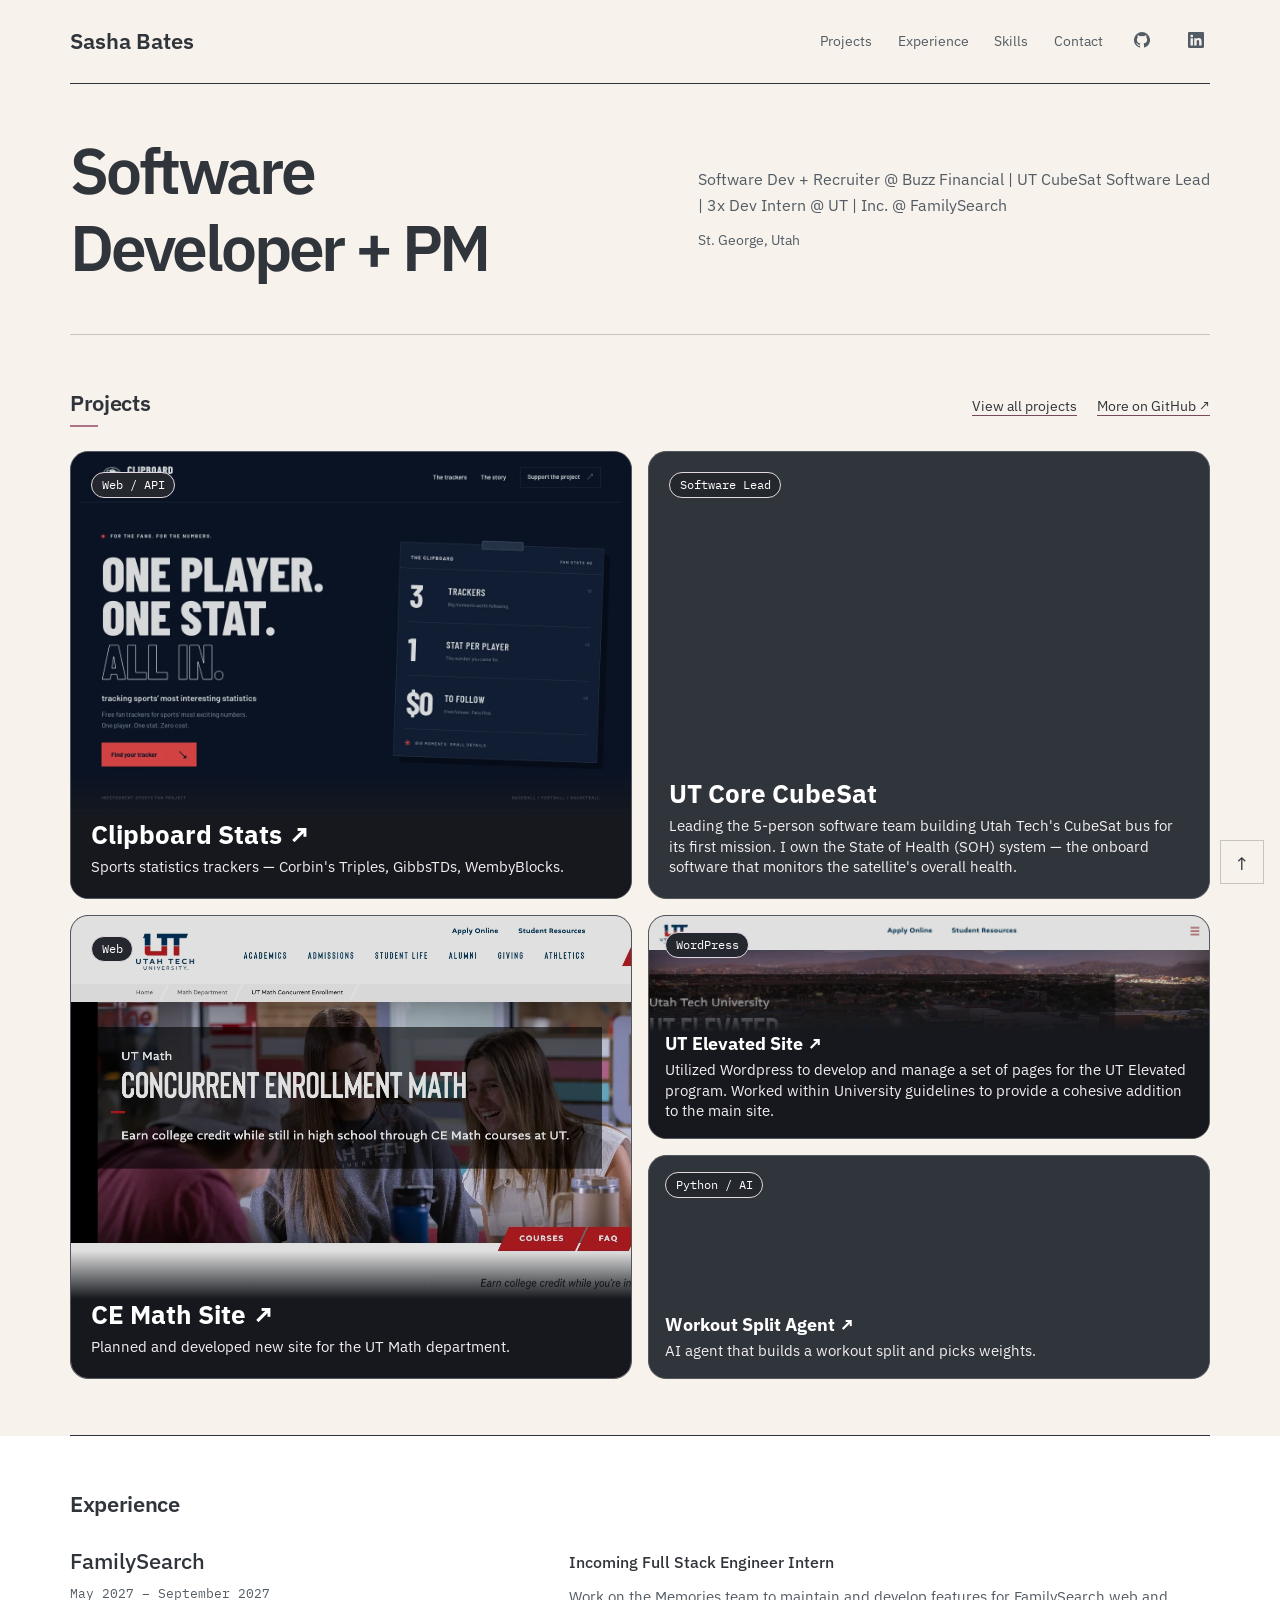
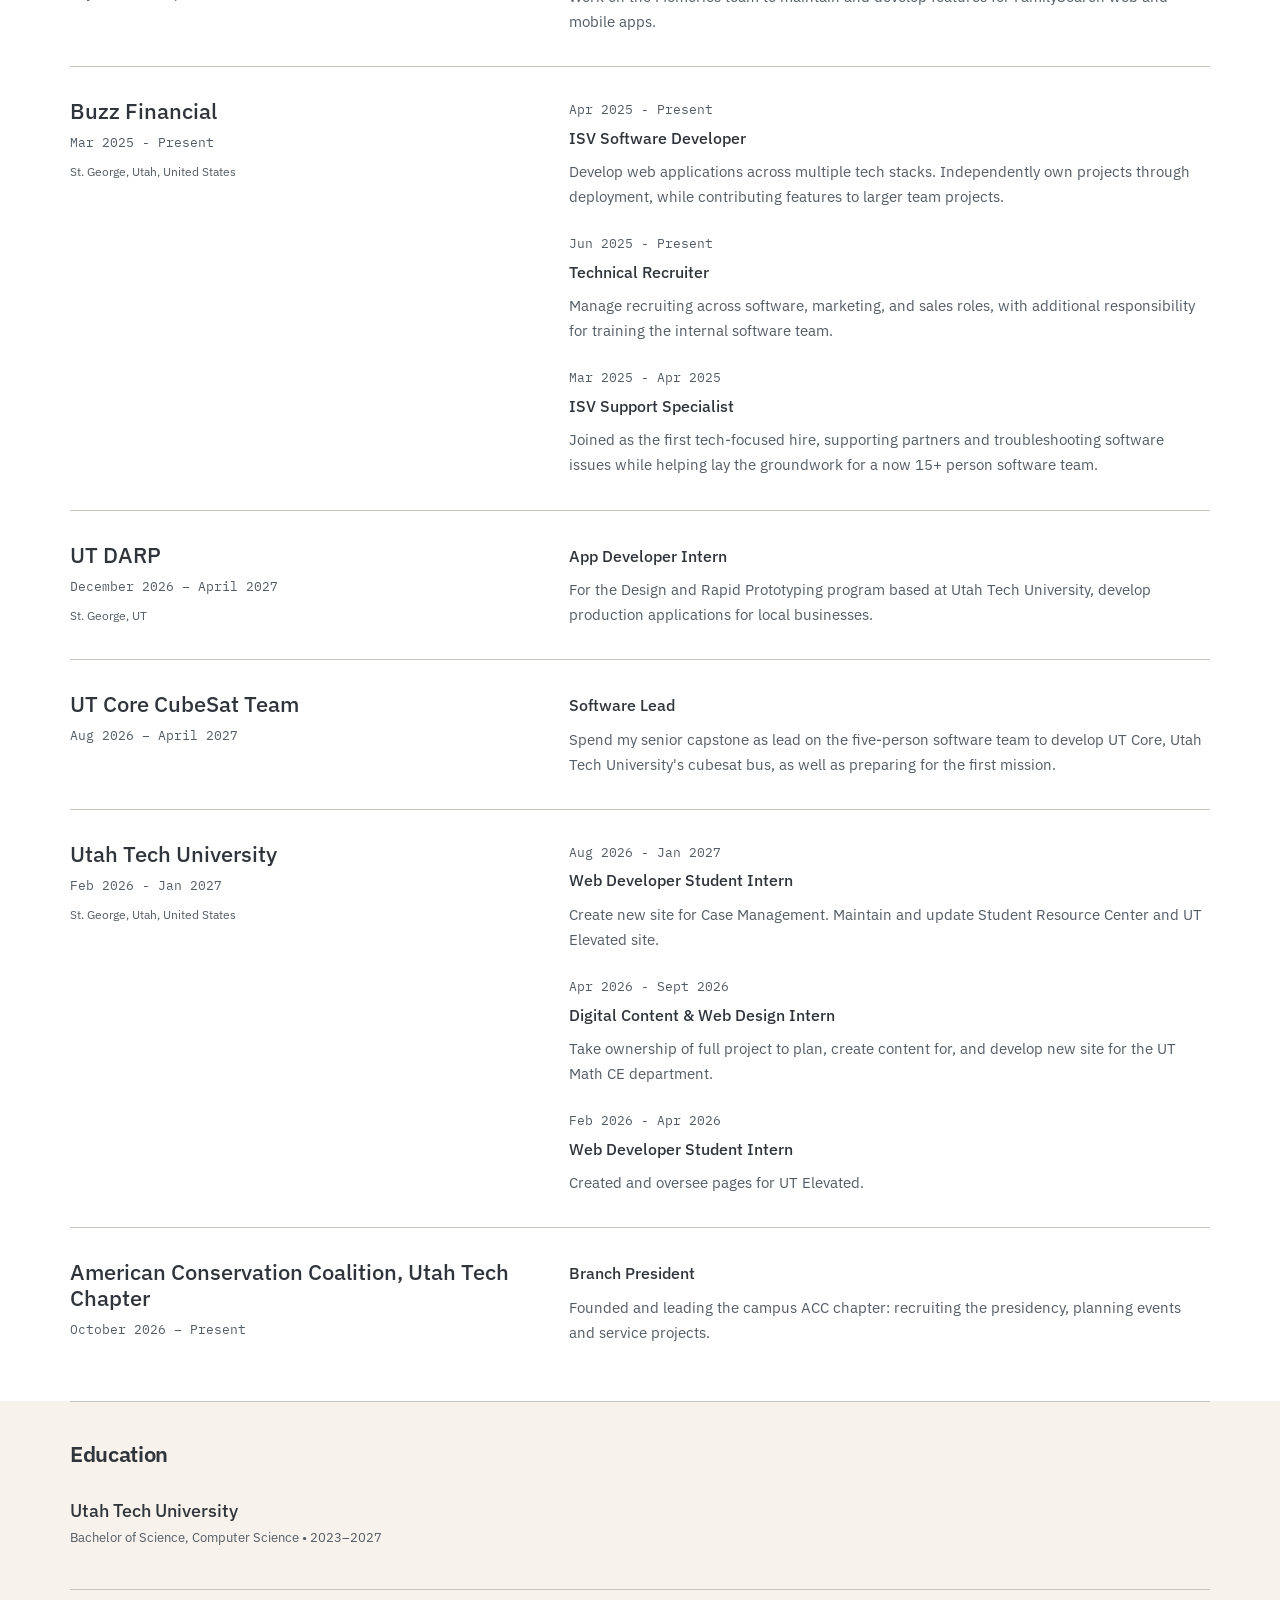
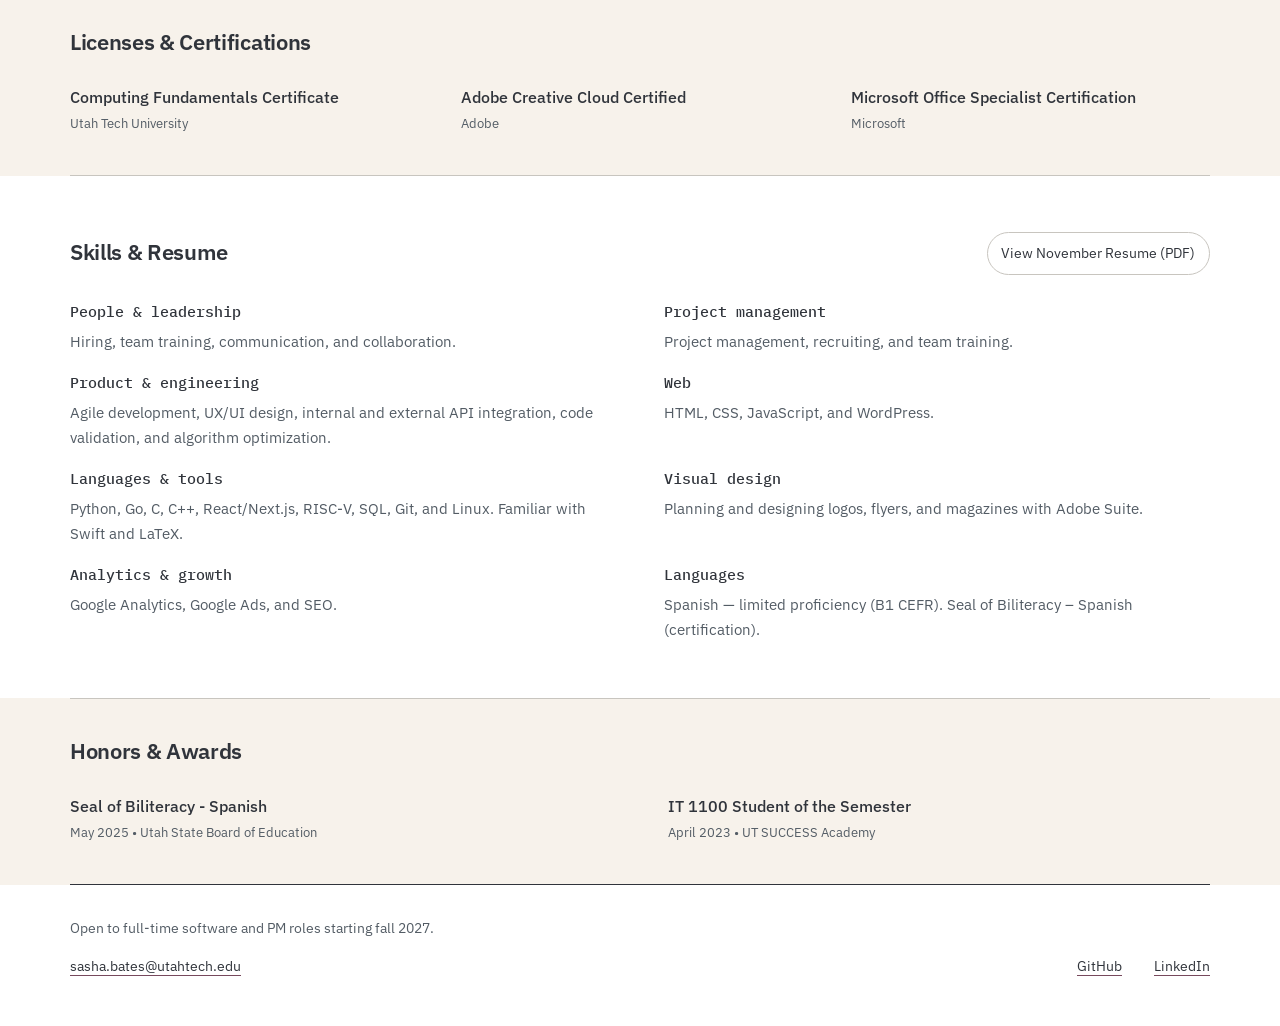
==== commit 85473e46: "updates nov 2026" ====
--- a/index.html
+++ b/index.html
@@ -3,14 +3,18 @@
 <head>
 	<meta charset="UTF-8" />
 	<meta name="viewport" content="width=device-width, initial-scale=1.0" />
-	<title>Sasha Bates | Student Developer</title>
+	<title>Sasha Bates | Software Developer + PM</title>
+	<link rel="icon" href="/assets/favicon.svg?v=2" type="image/svg+xml" />
+	<link rel="icon" href="/assets/favicon-32.png?v=2" type="image/png" sizes="32x32" />
+	<link rel="icon" href="/assets/favicon-16.png?v=2" type="image/png" sizes="16x16" />
+	<link rel="apple-touch-icon" href="/assets/favicon-180.png?v=2" sizes="180x180" />
 	<link rel="preconnect" href="https://fonts.googleapis.com" />
 	<link rel="preconnect" href="https://fonts.gstatic.com" crossorigin />
 	<link
-		href="https://fonts.googleapis.com/css2?family=IBM+Plex+Sans:wght@400;500;600;700&display=swap"
+		href="https://fonts.googleapis.com/css2?family=IBM+Plex+Mono:wght@400;500&family=IBM+Plex+Sans:wght@400;500;600;700&display=swap"
 		rel="stylesheet"
 	/>
-	<link rel="stylesheet" href="styles.css?v=6" />
+	<link rel="stylesheet" href="styles.css?v=10" />
 </head>
 <!-- Google tag (gtag.js) -->
 <script async src="https://www.googletagmanager.com/gtag/js?id=G-SPYB3X56YT"></script>
@@ -26,56 +30,89 @@
 	<header class="site-header">
 		<a class="logo" href="/">Sasha Bates</a>
 		<nav aria-label="Main navigation">
-			<a href="/projects">Projects</a>
-			<a href="/?scroll=timeline" data-scroll-target="timeline">Experience</a>
-			<a href="/?scroll=skills" data-scroll-target="skills">Skills</a>
-			<a href="/contact">Contact</a>
+			<a href="/?scroll=projects">Projects</a>
+			<a href="/?scroll=timeline">Experience</a>
+			<a href="/?scroll=skills">Skills</a>
+			<a href="#contact">Contact</a>
+			<a class="nav-social" href="https://github.com/sshb4" target="_blank" rel="noreferrer" aria-label="GitHub">
+				<svg viewBox="0 0 16 16" width="16" height="16" aria-hidden="true" focusable="false"><path fill="currentColor" d="M8 0a8 8 0 0 0-2.53 15.59c.4.07.55-.17.55-.38v-1.49c-2.23.48-2.7-.95-2.7-.95-.36-.92-.89-1.16-.89-1.16-.73-.5.06-.49.06-.49.81.06 1.23.83 1.23.83.72 1.22 1.87.87 2.33.66.07-.52.28-.87.51-1.07-1.78-.2-3.64-.89-3.64-3.95 0-.87.31-1.59.82-2.15-.08-.2-.36-1.01.08-2.11 0 0 .67-.22 2.2.82a7.65 7.65 0 0 1 4 0c1.53-1.04 2.2-.82 2.2-.82.44 1.1.16 1.91.08 2.11.51.56.82 1.28.82 2.15 0 3.07-1.87 3.75-3.65 3.95.29.25.54.74.54 1.49v2.18c0 .21.15.46.55.38A8 8 0 0 0 8 0Z" /></svg>
+			</a>
+			<a class="nav-social" href="https://www.linkedin.com/in/sasha-bates/" target="_blank" rel="noreferrer" aria-label="LinkedIn">
+				<svg viewBox="0 0 16 16" width="16" height="16" aria-hidden="true" focusable="false"><path fill="currentColor" d="M0 1.15C0 .52.52 0 1.17 0h13.66C15.48 0 16 .52 16 1.15v13.7c0 .63-.52 1.15-1.17 1.15H1.17C.52 16 0 15.48 0 14.85V1.15Zm4.94 12.24V6.17h-2.4v7.22h2.4ZM3.74 5.18c.84 0 1.36-.55 1.36-1.25-.02-.71-.52-1.25-1.34-1.25-.82 0-1.36.54-1.36 1.25 0 .7.52 1.25 1.33 1.25h.01Zm4.9 8.21V9.36c0-.22.02-.43.08-.59.18-.43.57-.87 1.23-.87.87 0 1.21.66 1.21 1.63v3.86h2.4V9.25c0-2.21-1.18-3.24-2.76-3.24-1.28 0-1.85.7-2.16 1.19V6.17h-2.4c.03.68 0 7.22 0 7.22h2.4Z" /></svg>
+			</a>
 		</nav>
 	</header>
 
 	<main id="main">
 		<section class="hero panel">
-			<h1>computer science major interested in software and project management</h1>
-			<p class="lead">
-				<span class="bio-line">Computer Science student at Utah Tech University, class of 2027.</span>
-				<span class="bio-line">Current Software Developer for Buzz Financial. Web Development intern for UT.</span>
-				<span class="bio-line">Freelance dev work.</span>
-			</p>
-			<div class="hero-actions"><a class="primary-link" href="/projects">See projects <span aria-hidden="true">↗</span></a></div>
-			<p class="location">Based in St. George, Utah</p>
-		</section>
-
+			<h1>Software Developer + PM</h1>
+			<div class="hero-intro">
+				<p class="lead">Software Dev + Recruiter @ Buzz Financial | UT CubeSat Software Lead | 3x Dev Intern @ UT | Inc. @ FamilySearch</p>
+				<p class="location">St. George, Utah</p>
+			</div>
+		</section>
+
+		<section id="projects" class="panel home-projects">
+			<div class="section-head">
+				<h2>Projects</h2>
+				<div class="project-header-links">
+					<a class="text-link" href="/projects">View all projects</a>
+					<a class="text-link" href="https://github.com/sshb4" target="_blank" rel="noreferrer">More on GitHub <span aria-hidden="true">↗</span></a>
+				</div>
+			</div>
+			<div class="project-mosaic">
+				<a class="mosaic-card mosaic-large" href="https://clipboardstats.com/" target="_blank" rel="noreferrer">
+					<img class="mosaic-image" src="/assets/project-clipboard-stats.webp" alt="" width="1440" height="1024" />
+					<span class="mosaic-tag">Web / API</span>
+					<div class="mosaic-copy">
+						<h3>Clipboard Stats <span aria-hidden="true">↗</span></h3>
+						<p>Sports statistics trackers — Corbin's Triples, GibbsTDs, WembyBlocks.</p>
+					</div>
+				</a>
+				<article class="mosaic-card mosaic-large">
+					<span class="mosaic-tag">Software Lead</span>
+					<div class="mosaic-copy">
+						<h3>UT Core CubeSat</h3>
+						<p>Leading the 5-person software team building Utah Tech's CubeSat bus for its first mission. I own the State of Health (SOH) system — the onboard software that monitors the satellite's overall health.</p>
+					</div>
+				</article>
+				<a class="mosaic-card mosaic-large mosaic-math" href="https://math.utahtech.edu/cemath-overview/" target="_blank" rel="noreferrer">
+					<img class="mosaic-image" src="/assets/project-ce-math.webp" alt="" width="1400" height="920" />
+					<span class="mosaic-tag">Web</span>
+					<div class="mosaic-copy">
+						<h3>CE Math Site <span aria-hidden="true">↗</span></h3>
+						<p>Planned and developed new site for the UT Math department.</p>
+					</div>
+				</a>
+				<a class="mosaic-card mosaic-elevated" href="https://src.utahtech.edu/ut-elevated" target="_blank" rel="noreferrer">
+					<img class="mosaic-image" src="/assets/project-ut-elevated.webp" alt="" width="1150" height="940" />
+					<span class="mosaic-tag">WordPress</span>
+					<div class="mosaic-copy">
+						<h3>UT Elevated Site <span aria-hidden="true">↗</span></h3>
+						<p>Utilized Wordpress to develop and manage a set of pages for the UT Elevated program. Worked within University guidelines to provide a cohesive addition to the main site.</p>
+					</div>
+				</a>
+				<a class="mosaic-card" href="https://github.com/sshb4/Workout-Split-Agent" target="_blank" rel="noreferrer">
+					<span class="mosaic-tag">Python / AI</span>
+					<div class="mosaic-copy">
+						<h3>Workout Split Agent <span aria-hidden="true">↗</span></h3>
+						<p>AI agent that builds a workout split and picks weights.</p>
+					</div>
+				</a>
+			</div>
+		</section>
 
 		<section id="timeline" class="panel experience-section">
 			<h2>Experience</h2>
 			<div class="timeline">
-				<article><div class="employer">
-					<p class="year">Aug 2026 - Present</p>
-					<h3>Software Lead - UT Core</h3>
-
-				</div><div class="experience-description"><p>
-						Spend my senior capstone as lead on the five-person software team to develop UT Core, Utah Tech University's cubesat bus, as well as preparing for the first mission.
-					</p></div></article>
-				<article><div class="employer">
-					<p class="year">Feb 2026 - Dec 2026</p>
-					<h3>Utah Tech University</h3>
-					<p class="meta">St. George, Utah, United States</p>
-					</div><div class="role-stack" aria-label="Roles at Utah Tech University">
-						<div class="role-item">
-							<p class="year role-year">Aug 2026 - Dec 2026</p>
-							<p class="meta"><strong>Web Developer Student Intern</strong></p>
-							<p>Create new site for Case Management. Maintain and update Student Resource Center and UT Elevated site.</p>
-						</div>
-						<div class="role-item">
-							<p class="year role-year">Apr 2026 - Sept 2026</p>
-							<p class="meta"><strong>Digital Content &amp; Web Design Intern</strong></p>
-							<p>Take ownership of full project to plan, create content for, and develop new site for the UT Math CE department.</p>
-						</div>
-						<div class="role-item">
-							<p class="year role-year">Feb 2026 - Apr 2026</p>
-							<p class="meta"><strong>Web Developer Student Intern</strong></p>
-							<p>Created and oversee pages for UT Elevated.</p>
-						</div>
+				<article>
+					<div class="employer">
+						<h3>FamilySearch</h3>
+						<p class="year">May 2027 – September 2027</p>
+					</div>
+					<div class="role-item">
+						<p class="meta"><strong>Incoming Full Stack Engineer Intern</strong></p>
+						<p>Work on the Memories team to maintain and develop features for FamilySearch web and mobile apps.</p>
 					</div>
 				</article>
 				<article><div class="employer">
@@ -84,23 +121,76 @@
 					<p class="meta">St. George, Utah, United States</p>
 					</div><div class="role-stack" aria-label="Roles at Buzz Financial">
 						<div class="role-item">
+							<p class="year role-year">Apr 2025 - Present</p>
+							<p class="meta"><strong>ISV Software Developer</strong></p>
+							<p>Develop web applications across multiple tech stacks.
+							Independently own projects through deployment, while contributing features to larger team projects.</p>
+						</div>
+						<div class="role-item">
 							<p class="year role-year">Jun 2025 - Present</p>
 							<p class="meta"><strong>Technical Recruiter</strong></p>
 							<p>Manage recruiting across software, marketing, and sales roles, with additional responsibility for training the internal software team.</p>
 						</div>
 						<div class="role-item">
-							<p class="year role-year">Apr 2025 - Present</p>
-							<p class="meta"><strong>ISV Software Developer</strong></p>
-							<p>Develop production web applications across multiple tech stacks.
-							Independently own projects through deployment, while contributing features to larger team projects.</p>
-						</div>
-						<div class="role-item">
 							<p class="year role-year">Mar 2025 - Apr 2025</p>
 							<p class="meta"><strong>ISV Support Specialist</strong></p>
 							<p>Joined as the first tech-focused hire, supporting partners and troubleshooting software issues while helping lay the groundwork for a now 15+ person software team.</p>
 						</div>
 					</div>
 				</article>
+				<article>
+					<div class="employer">
+						<h3>UT DARP</h3>
+						<p class="year">December 2026 – April 2027</p>
+						<p class="meta">St. George, UT</p>
+					</div>
+					<div class="role-item">
+						<p class="meta"><strong>App Developer Intern</strong></p>
+						<p>For the Design and Rapid Prototyping program based at Utah Tech University, develop production applications for local businesses.</p>
+					</div>
+				</article>
+				<article>
+					<div class="employer">
+						<h3>UT Core CubeSat Team</h3>
+						<p class="year">Aug 2026 – April 2027</p>
+					</div>
+					<div class="role-item">
+						<p class="meta"><strong>Software Lead</strong></p>
+						<p>Spend my senior capstone as lead on the five-person software team to develop UT Core, Utah Tech University's cubesat bus, as well as preparing for the first mission.</p>
+					</div>
+				</article>
+				<article><div class="employer">
+					<p class="year">Feb 2026 - Jan 2027</p>
+					<h3>Utah Tech University</h3>
+					<p class="meta">St. George, Utah, United States</p>
+					</div><div class="role-stack" aria-label="Roles at Utah Tech University">
+						<div class="role-item">
+							<p class="year role-year">Aug 2026 - Jan 2027</p>
+							<p class="meta"><strong>Web Developer Student Intern</strong></p>
+							<p>Create new site for Case Management. Maintain and update Student Resource Center and UT Elevated site.</p>
+						</div>
+						<div class="role-item">
+							<p class="year role-year">Apr 2026 - Sept 2026</p>
+							<p class="meta"><strong>Digital Content &amp; Web Design Intern</strong></p>
+							<p>Take ownership of full project to plan, create content for, and develop new site for the UT Math CE department.</p>
+						</div>
+						<div class="role-item">
+							<p class="year role-year">Feb 2026 - Apr 2026</p>
+							<p class="meta"><strong>Web Developer Student Intern</strong></p>
+							<p>Created and oversee pages for UT Elevated.</p>
+						</div>
+					</div>
+				</article>
+				<article id="acc">
+					<div class="employer">
+						<h3>American Conservation Coalition, Utah Tech Chapter</h3>
+						<p class="year">October 2026 – Present</p>
+					</div>
+					<div class="role-item">
+						<p class="meta"><strong>Branch President</strong></p>
+						<p>Founded and leading the campus ACC chapter: recruiting the presidency, planning events and service projects.</p>
+					</div>
+				</article>
 			</div>
 		</section>
 
@@ -109,16 +199,7 @@
 			<div class="projects-grid">
 				<article class="project-card">
 					<h3>Utah Tech University</h3>
-					<p class="meta">Bachelor of Science, Computer Science • 2022 - 2027</p>
-					<p>Activities: UT Core, Competitive Programming Club, ASL Club.</p>
-				</article>
-				<article class="project-card">
-					<h3>UT SUCCESS Academy</h3>
-					<p class="meta">Associate of Science, High School Diploma • 2022 - 2025</p>
-					<p>
-						Activities: Sterling Scholar (World Languages: Spanish); Yearbook Senior Editor; National Honor
-						Society Historian, Vice President, and Secretary.
-					</p>
+					<p class="meta">Bachelor of Science, Computer Science • 2023–2027</p>
 				</article>
 			</div>
 		</section>
@@ -142,24 +223,19 @@
 		</section>
 
 		<section id="skills" class="panel skills-section">
-			<h2>Skills & Resume</h2>
-			<div class="projects-grid">
-				<article class="project-card">
-					<h3>Skills</h3>
-					<p><span class="skill-label">People & leadership</span>Hiring, team training, communication, and collaboration.</p>
-					<p><span class="skill-label">Product & engineering</span>Agile development, UX/UI design, API integration, validation, and algorithm optimization.</p>
-					<p><span class="skill-label">Web</span>Web development using HTML, CSS, and JavaScript; WordPress.</p>
-					<p><span class="skill-label">Languages & tools</span>Python, Go, C, C++, React/Nextjs, and RISC-V architecture; SQL; Git; Linux OS.</p>
-					<p><span class="skill-label">Visual design</span>Planning and designing logos, flyers, and magazines with Adobe Suite and other tools.</p>
-					<p><span class="skill-label">Analytics & growth</span>Experience with Google Analytics, Google Ads, and SEO.</p>
-					<p><span class="skill-label">Languages</span>Spanish language limited proficiency (B1 CEFR).</p>
-				</article>
-				<article class="project-card">
-					<h3>Resume</h3>
-					<div class="project-links">
-						<a href="assets/Sasha-Bates-Resume-Apr2026.docx.pdf" target="_blank" rel="noreferrer">View PDF</a>
-					</div>
-				</article>
+			<div class="section-head">
+				<h2>Skills &amp; Resume</h2>
+				<a class="resume-link" href="/assets/SashaBatesResumeNovember2026.docx%20%281%29.pdf" target="_blank" rel="noreferrer">View November Resume (PDF)</a>
+			</div>
+			<div class="skill-grid">
+				<p><span class="skill-label">People &amp; leadership</span>Hiring, team training, communication, and collaboration.</p>
+				<p><span class="skill-label">Project management</span>Project management, recruiting, and team training.</p>
+				<p><span class="skill-label">Product &amp; engineering</span>Agile development, UX/UI design, internal and external API integration, code validation, and algorithm optimization.</p>
+				<p><span class="skill-label">Web</span>HTML, CSS, JavaScript, and WordPress.</p>
+				<p><span class="skill-label">Languages &amp; tools</span>Python, Go, C, C++, React/Next.js, RISC-V, SQL, Git, and Linux. Familiar with Swift and LaTeX.</p>
+				<p><span class="skill-label">Visual design</span>Planning and designing logos, flyers, and magazines with Adobe Suite.</p>
+				<p><span class="skill-label">Analytics &amp; growth</span>Google Analytics, Google Ads, and SEO.</p>
+				<p><span class="skill-label">Languages</span>Spanish — limited proficiency (B1 CEFR). Seal of Biliteracy – Spanish (certification).</p>
 			</div>
 		</section>
 
@@ -181,12 +257,12 @@
 
 	<button class="back-to-top" type="button" aria-label="Back to top" title="Back to top">↑</button>
 
-	<footer class="site-footer">
-				<p class="footer-note">Open to internships, new graduate roles, and projects.</p>
+	<footer class="site-footer" id="contact" aria-label="Contact">
+		<p class="footer-note">Open to full-time software and PM roles starting fall 2027.</p>
 		<a href="mailto:sasha.bates@utahtech.edu">sasha.bates@utahtech.edu</a>
 		<a href="https://github.com/sshb4" target="_blank" rel="noreferrer">GitHub</a>
 		<a href="https://www.linkedin.com/in/sasha-bates/" target="_blank" rel="noreferrer">LinkedIn</a>
 	</footer>
-	<script src="/site.js" defer></script>
+	<script src="/site.js?v=8" defer></script>
 </body>
 </html>
--- a/styles.css
+++ b/styles.css
@@ -4,17 +4,17 @@
   --ink: #30343b;
   --muted: #535c65;
   --steel: #c9dde5;
-  --accent: #d8a792;
-  --accent-ink: #795340;
+  --accent: #aa7388;
+  --accent-ink: #77495d;
   --line: #c8c5bf;
   --sky-soft: #edf4f6;
-  --clay-soft: #f1e3d9;
+  --mono: "IBM Plex Mono", "SFMono-Regular", Consolas, monospace;
   --sans: "IBM Plex Sans", "Segoe UI", sans-serif;
 }
 * { box-sizing: border-box; }
 html { scroll-behavior: smooth; scroll-padding-top: 6rem; }
 body { margin: 0; overflow-x: clip; color: var(--ink); background: var(--paper); font: 1rem/1.65 var(--sans); }
-.page-projects, .page-contact { background: var(--white); }
+.page-projects { background: var(--white); }
 ::selection { color: var(--ink); background: var(--steel); }
 [hidden] { display: none !important; }
 a { color: inherit; text-underline-offset: .25em; text-decoration-thickness: 1px; }
@@ -29,39 +29,99 @@
 main, .site-footer, .site-header { width: min(1140px, calc(100% - 80px)); margin-inline: auto; }
 .site-header { display: flex; justify-content: space-between; align-items: center; gap: 2rem; min-height: 84px; border-bottom: 1px solid var(--ink); }
 .logo { font: 600 1.4rem/1 var(--sans); text-decoration: none; white-space: nowrap; }
-nav { display: flex; gap: 1.75rem; align-items: center; }
+nav { display: flex; flex-wrap: wrap; gap: .25rem clamp(.65rem, 2vw, 1.75rem); align-items: center; }
 nav a { padding-block: .65rem; color: var(--muted); font-size: .9rem; text-decoration: none; border-bottom: 2px solid transparent; transition: color 160ms ease, border-color 160ms ease; }
+.nav-social { display: grid; place-items: center; min-width: 28px; min-height: 36px; }
 nav a:hover, nav a[aria-current] { color: var(--ink); border-bottom-color: var(--accent-ink); }
 .skip-link { position: fixed; top: -100px; left: 1rem; z-index: 30; padding: .75rem 1rem; background: var(--ink); color: white; }
 .skip-link:focus { top: 1rem; }
 .visually-hidden { position: absolute; width: 1px; height: 1px; padding: 0; margin: -1px; overflow: hidden; clip-path: inset(50%); white-space: nowrap; }
 .panel { padding-block: 3.5rem; }
 .hero { padding-block: 3rem; border-bottom: 1px solid var(--line); }
-.page-home .hero { display: grid; grid-template-columns: 1.1fr 1fr; grid-template-rows: auto 1fr auto; gap: 1rem 4rem; align-items: start; }
-.page-home .hero > h1 { grid-column: 1; grid-row: 1; }
-.page-home .hero > .lead { grid-column: 2; grid-row: 1 / 3; }
+.page-home .hero { display: grid; grid-template-columns: 1.1fr 1fr; column-gap: 4rem; align-items: center; }
+.page-home .hero > h1 { font-size: clamp(2.4rem, 5vw, 4.75rem); letter-spacing: -.05em; text-wrap: balance; }
 .label { font-size: .83rem; color: var(--accent-ink); }
 .lead { font-size: 1rem; color: var(--muted); margin: 0; max-width: 55ch; }
-.bio-line { display: block; margin-bottom: .65rem; }
-.hero-actions { grid-column: 1; grid-row: 2; display: flex; align-items: center; gap: 1.5rem; flex-wrap: wrap; }
-.primary-link { display: inline-flex; align-items: center; gap: 1.75rem; padding: .65rem 1rem; background: var(--ink); color: var(--white); font-size: .9rem; text-decoration: none; }
-.primary-link span, .all-work-link span { display: inline-block; transition: transform 160ms ease; }
-.primary-link:hover { background: var(--accent); color: var(--ink); }
-.primary-link:hover span, .all-work-link:hover span { transform: translate(3px, -3px); }
 .text-link { font-size: .9rem; text-decoration-color: var(--accent-ink); }
 .text-link:hover { color: var(--accent-ink); text-decoration-color: currentColor; }
-.location { grid-column: 2; grid-row: 3; align-self: center; font-size: .8rem; color: var(--muted); margin: 0; }
+.location { font-size: .85rem; color: var(--muted); margin: .65rem 0 0; }
 .section-head { display: flex; align-items: baseline; justify-content: space-between; gap: 1rem; margin-bottom: 1.5rem; }
-.selected-work { padding-top: 2rem; }
 /* Each project has two actual content groups: identity and description/actions.
    Keeping those groups intact avoids fragmented metadata and narrow text columns. */
-.project-list, .project-index { display: block; }
-.project-list > .project-card, .project-index > .project-card { display: grid; grid-template-columns: minmax(0, .9fr) minmax(0, 1.3fr); gap: 3.5rem; padding: 1.65rem 0; border-top: 1px solid var(--line); scroll-margin-top: 2rem; }
+
+.project-header-links { display: flex; flex-wrap: wrap; gap: .5rem 1.25rem; }
+.home-projects > .section-head h2::after {
+  content: "";
+  display: block;
+  width: 1.75rem;
+  height: 2px;
+  margin-top: .5rem;
+  background: var(--accent);
+}
+.project-mosaic {
+  display: grid;
+  grid-template-columns: repeat(2, minmax(0, 1fr));
+  grid-auto-rows: minmax(14rem, auto);
+  gap: 1rem;
+}
+.mosaic-card {
+  --card-padding: 1rem;
+  position: relative;
+  isolation: isolate;
+  display: flex;
+  flex-direction: column;
+  align-items: start;
+  overflow: hidden;
+  min-width: 0;
+  border: 1px solid #53565d;
+  border-radius: 18px;
+  padding: var(--card-padding);
+  background: var(--ink);
+  color: var(--white);
+  text-decoration: none;
+  transition: border-color 180ms ease, box-shadow 180ms ease;
+}
+a.mosaic-card:hover, a.mosaic-card:focus-visible {
+  border-color: var(--accent);
+  box-shadow: 0 0 0 1px var(--accent);
+}
+.mosaic-large { --card-padding: 1.25rem; min-height: clamp(21rem, 35vw, 29rem); }
+.mosaic-image {
+  position: absolute;
+  inset: 0;
+  z-index: -2;
+  width: 100%;
+  height: 100%;
+  object-fit: cover;
+  object-position: center top;
+  filter: brightness(.88);
+  transition: filter 180ms ease;
+}
+.mosaic-elevated .mosaic-image { object-position: 18% top; }
+.mosaic-math .mosaic-image { object-position: left top; }
+a.mosaic-card:hover .mosaic-image { filter: brightness(1); }
+.mosaic-card:has(.mosaic-image) .mosaic-copy::before {
+  content: "";
+  position: absolute;
+  z-index: -1;
+  inset: -1.5rem calc(-1 * var(--card-padding)) calc(-1 * var(--card-padding));
+  background: linear-gradient(to bottom, transparent, #16181d 3rem);
+}
+.mosaic-tag { font: 400 .76rem/1.35 var(--mono); border: 1px solid #e1d9df; border-radius: 999px; padding: .25rem .6rem; background: #24272d; }
+.mosaic-copy { position: relative; align-self: stretch; margin-top: auto; padding-top: 1.5rem; }
+.mosaic-copy h3 { font-size: 1.15rem; font-weight: 700; }
+.mosaic-large h3 { font-size: 1.65rem; }
+.mosaic-copy h3 span { white-space: nowrap; }
+.mosaic-copy p { margin: .4rem 0 0; color: #f2eff0; font-size: .91rem; line-height: 1.4; }
+
+.projects-grid.project-index { display: block; }
+.project-index > .project-card { display: grid; grid-template-columns: minmax(0, .9fr) minmax(0, 1.3fr); gap: 3.5rem; padding: 1.65rem 0; border-top: 1px solid var(--line); scroll-margin-top: 2rem; }
 .project-heading, .project-body { min-width: 0; }
 .project-heading h3 { font: 500 1.4rem/1.3 var(--sans); letter-spacing: -.02em; margin: .3rem 0 .6rem; }
 .project-tags { display: flex; gap: .3rem .8rem; flex-wrap: wrap; }
-.tag { color: var(--muted); font-size: .76rem; margin: 0; }
-.tag-type { color: var(--accent-ink); }
+.tag { font-family: var(--mono); color: var(--muted); font-size: .76rem; margin: 0; }
+.tag-type { color: var(--accent-ink); border: 1px solid var(--line); border-radius: 999px; padding-inline: .55rem; }
+.year, .skill-label, .filter-status { font-family: var(--mono); }
 .meta, .year { color: var(--muted); font-size: .82rem; margin: 0; }
 .project-body { font-size: .98rem; }
 .project-body p { margin: 0 0 .5rem; }
@@ -71,20 +131,28 @@
 .project-links a::after { content: "↗"; margin-left: .4rem; transition: transform 160ms ease; }
 .project-links a:hover { color: var(--accent-ink); }
 .project-links a:hover::after { transform: translate(2px, -2px); }
-.all-work-link { display: flex; align-items: center; justify-content: space-between; margin-top: .5rem; padding-block: 1rem; border-block: 1px solid var(--ink); text-decoration: none; font-size: .95rem; font-weight: 500; }
-.all-work-link:hover { color: var(--accent-ink); }
-.page-projects .hero, .page-contact .hero { display: grid; grid-template-columns: .9fr 1.3fr; gap: 3.5rem; align-items: center; padding-block: 2.5rem; }
+.page-projects .hero { display: grid; grid-template-columns: .9fr 1.3fr; gap: 3.5rem; align-items: center; padding-block: 2.5rem; }
 .page-projects #projects { padding-top: 1rem; }
 .page-projects #projects > .section-head { margin-bottom: .5rem; justify-content: end; }
-.project-filter { display: flex; gap: .5rem 1.75rem; flex-wrap: wrap; border-bottom: 1px solid var(--line); }
-.filter-chip { font: 500 .9rem var(--sans); color: var(--muted); border: 0; border-bottom: 2px solid transparent; background: transparent; padding: .8rem .15rem; min-height: 44px; cursor: pointer; transition: color 160ms ease, border-color 160ms ease; }
-.filter-chip:hover, .filter-chip.is-active { color: var(--ink); border-bottom-color: var(--accent-ink); }
+.project-filter { display: flex; flex-wrap: wrap; gap: .5rem; }
+.filter-chip {
+  min-height: 40px;
+  padding: .35rem .9rem;
+  border: 1px solid var(--line);
+  border-radius: 999px;
+  background: var(--white);
+  color: var(--muted);
+  font: 500 .86rem var(--mono);
+  cursor: pointer;
+  transition: color 160ms ease, border-color 160ms ease;
+}
+.filter-chip:hover, .filter-chip.is-active { color: var(--accent-ink); border-color: var(--accent-ink); }
 .filter-status { color: var(--muted); font-size: .76rem; margin: .75rem 0; }
 .project-index .project-card:first-child { border-top: 0; }
 .project-index .project-card:target { background: var(--sky-soft); outline: 1px solid var(--accent-ink); outline-offset: 10px; }
 /* Résumé content follows the work, with section headings above readable rows. */
 .experience-section { border-top: 1px solid var(--ink); }
-.experience-section > h2, .info-section > h2, .skills-section > h2 { margin-bottom: 2rem; }
+.experience-section > h2, .info-section > h2 { margin-bottom: 2rem; }
 .timeline { display: flex; flex-direction: column; }
 .timeline article { display: grid; grid-template-columns: minmax(0, .9fr) minmax(0, 1.3fr); gap: 3.5rem; border-top: 1px solid var(--line); padding-block: 2rem; }
 .timeline article:first-child { border-top: 0; padding-top: 0; }
@@ -96,37 +164,28 @@
 .role-item > .meta { font-size: 1rem; color: var(--ink); margin-bottom: .3rem; }
 .role-item > .meta strong { font-weight: 500; }
 .role-item > .year { margin-bottom: .25rem; }
-.role-item > p:last-child, .experience-description p { color: var(--muted); margin: .5rem 0 0; font-size: .95rem; }
+.role-item > p:last-child { color: var(--muted); margin: .5rem 0 0; font-size: .95rem; }
 .projects-grid { display: grid; gap: 1.5rem; }
 .project-card { min-width: 0; }
 .info-section { border-top: 1px solid var(--line); padding-block: 2.5rem; }
-.education .projects-grid { grid-template-columns: 1fr 1fr; gap: 3.5rem; }
 .info-section h3 { margin-bottom: .4rem; font-size: 1.1rem; }
-.education .project-card > p:last-child { color: var(--muted); font-size: .92rem; margin: .75rem 0 0; }
 .credentials .projects-grid { grid-template-columns: repeat(3, minmax(0, 1fr)); gap: 2rem; }
 .credentials h3, .awards h3 { font-size: .98rem; font-weight: 500; }
 .awards .projects-grid { grid-template-columns: 1fr 1fr; gap: 3.5rem; }
 .skills-section { border-top: 1px solid var(--line); }
-.skills-section .projects-grid { grid-template-columns: 1fr 10rem; gap: 3rem; }
-.skills-section .project-card > h3 { font-size: .85rem; color: var(--muted); margin-bottom: 1rem; }
-.skills-section .project-card:first-child { display: grid; grid-template-columns: 1fr 1fr; gap: 1rem 3rem; }
-.skills-section .project-card:first-child > h3 { grid-column: 1 / -1; margin: 0; }
-.skills-section .project-card:first-child > p { color: var(--muted); font-size: .9rem; margin: 0; }
+.skills-section .section-head { align-items: center; }
+.skill-grid { display: grid; grid-template-columns: 1fr 1fr; gap: 1rem 3rem; }
+.skill-grid > p { color: var(--muted); font-size: .95rem; margin: 0; }
+.resume-link { display: inline-block; padding: .55rem .85rem; border: 1px solid var(--line); border-radius: 999px; font-size: .9rem; text-decoration: none; }
+.resume-link:hover { color: var(--accent-ink); border-color: var(--accent); }
 .skill-label { display: block; color: var(--ink); font-weight: 500; margin-bottom: .3rem; }
+.project-body h4 { margin: 0 0 .25rem; font-size: 1rem; }
+.tracker-links { display: flex; flex-wrap: wrap; gap: .35rem 1.25rem; margin: .75rem 0 0; padding: 0; list-style: none; }
 #competitions, #conferences { border-top: 1px solid var(--line); padding-block: 2.5rem; }
 #competitions .projects-grid, #conferences .projects-grid { grid-template-columns: 1fr 1fr; gap: 2rem 3.5rem; }
 #competitions h3, #conferences h3 { font-size: 1.1rem; margin-bottom: .4rem; }
 #competitions .project-card > p:last-child, #conferences .project-card > p:last-child, #conferences .compact-copy { color: var(--muted); font-size: .92rem; margin: .5rem 0 0; }
-.contact-section { padding-top: 2rem; }
-.contact-section > h2 { font: 500 1rem var(--sans); margin-bottom: 1rem; }
-.contact-section .projects-grid { gap: 0; }
-.contact-section .project-card { display: grid; grid-template-columns: minmax(0, 1fr) auto; gap: .4rem 2rem; padding-block: 1.5rem; border-top: 1px solid var(--line); }
-.contact-section .tag { grid-column: 1; }
-.contact-section h3 { grid-column: 1; font: 500 1.1rem/1.4 var(--sans); overflow-wrap: anywhere; }
-.contact-title-link { text-decoration: none; }
-.contact-title-link:hover { color: var(--accent-ink); text-decoration: underline; }
-.contact-section .project-card > p:not(.tag) { grid-column: 1; color: var(--muted); margin: 0; font-size: .92rem; }
-.contact-section .project-links { grid-column: 2; grid-row: 1 / 4; align-self: center; margin: 0; }
+
 .site-footer { display: flex; flex-wrap: wrap; align-items: baseline; gap: 1rem 2rem; padding-block: 2rem 3rem; border-top: 1px solid var(--ink); }
 .site-footer .footer-note { width: 100%; color: var(--muted); font-size: .85rem; margin: 0; }
 .site-footer > a { font-size: .88rem; text-decoration-color: var(--accent-ink); }
@@ -135,18 +194,18 @@
 .back-to-top:hover { background: var(--steel); }
 /* Full-width surface changes preserve the existing content alignment. */
 .page-home .experience-section, .page-home .site-footer { --section-surface: var(--white); }
-.page-home .skills-section { --section-surface: var(--steel); }
-.page-projects .hero, .page-contact .hero, #conferences,
-.page-projects .site-footer, .page-contact .site-footer { --section-surface: var(--paper); }
+.page-home .skills-section { --section-surface: var(--white); }
+.page-projects .hero, #conferences,
+.page-projects .site-footer { --section-surface: var(--paper); }
 .page-home .experience-section, .page-home .skills-section,
-.page-home .site-footer, .page-projects .hero, .page-contact .hero,
-#conferences, .page-projects .site-footer, .page-contact .site-footer {
+.page-home .site-footer, .page-projects .hero,
+#conferences, .page-projects .site-footer {
   position: relative;
   isolation: isolate;
 }
 .page-home .experience-section::before, .page-home .skills-section::before,
-.page-home .site-footer::before, .page-projects .hero::before, .page-contact .hero::before,
-#conferences::before, .page-projects .site-footer::before, .page-contact .site-footer::before {
+.page-home .site-footer::before, .page-projects .hero::before,
+#conferences::before, .page-projects .site-footer::before {
   content: "";
   position: absolute;
   inset-block: 0;
@@ -157,58 +216,53 @@
   z-index: -1;
   pointer-events: none;
 }
-/* Light clay is a surface/detail color; darker clay keeps small links readable. */
-nav a, .filter-chip, .primary-link, .text-link, .project-links a,
-.site-footer > a, .contact-title-link, .back-to-top {
+nav a, .text-link, .project-links a,
+.site-footer > a, .back-to-top {
   transition: color 160ms ease, background-color 160ms ease,
     border-color 160ms ease, text-decoration-color 160ms ease;
 }
-nav a:hover { background: var(--clay-soft); }
-.filter-chip:hover, .filter-chip.is-active { background: var(--clay-soft); }
-.filter-chip.is-active { border-bottom-color: var(--accent-ink); }
+.filter-chip.is-active { font-weight: 700; }
 .project-links a::after { color: var(--accent-ink); }
 .site-footer > a:hover { color: var(--accent-ink); text-decoration-color: currentColor; }
 .project-index > .project-card:focus-within { background: var(--sky-soft); }
 
 @media (hover: hover) {
-  .project-list > .project-card, .project-index > .project-card { transition: background-color 180ms ease, border-color 180ms ease; }
-  .project-list > .project-card:hover, .project-index > .project-card:hover { background: var(--sky-soft); border-color: var(--steel); }
+  .project-index > .project-card { transition: background-color 180ms ease, border-color 180ms ease; }
+  .project-index > .project-card:hover { background: var(--sky-soft); border-color: var(--steel); }
+}
+@media (min-width: 421px) {
+  .mosaic-math { grid-row: span 2; }
+}
+@media (max-width: 420px) {
+  .project-mosaic { grid-template-columns: minmax(0, 1fr); grid-auto-rows: minmax(12rem, auto); }
+  .mosaic-large { min-height: 17rem; }
 }
 @media (max-width: 960px) {
   main, .site-header, .site-footer { width: calc(100% - 48px); }
   .page-home .hero { column-gap: 2rem; }
-  .project-list > .project-card, .project-index > .project-card, .timeline article, .page-projects .hero, .page-contact .hero { column-gap: 2rem; }
-  .skills-section .projects-grid { grid-template-columns: 1fr; gap: 2rem; }
-  .skills-section .project-card:first-child { gap: 1.25rem 2rem; }
+  .project-index > .project-card, .timeline article, .page-projects .hero { column-gap: 2rem; }
   .credentials .projects-grid { grid-template-columns: 1fr; gap: 1.25rem; }
 }
 @media (max-width: 640px) {
   main, .site-header, .site-footer { width: calc(100% - 40px); }
   .site-header { padding-block: 1rem; flex-direction: column; align-items: start; gap: .65rem; }
   .logo { font-size: 1.4rem; }
-  nav { width: 100%; justify-content: space-between; gap: .5rem; }
+  nav { width: 100%; column-gap: 1rem; }
   nav a { font-size: .85rem; padding-block: .4rem; }
-  .hero, .page-projects .hero, .page-contact .hero { padding-block: 1.75rem; }
+  .hero, .page-projects .hero { padding-block: 1.75rem; }
   .panel { padding-block: 2rem; }
-  .page-home .hero, .page-projects .hero, .page-contact .hero { display: flex; flex-direction: column; align-items: start; gap: 1rem; }
+  .page-home .hero, .page-projects .hero { display: flex; flex-direction: column; align-items: start; gap: 1rem; }
   h1 { font-size: 1.8rem; }
-  .page-home .hero > .lead { margin-top: .25rem; }
-  .hero-actions { gap: 1.25rem; }
-  .location { align-self: start; }
-  .selected-work { padding-top: 1.5rem; }
+  .skills-section .section-head { align-items: start; }
   .section-head { align-items: start; flex-direction: column; gap: .5rem; margin-bottom: 1rem; }
-  .project-list > .project-card, .project-index > .project-card { grid-template-columns: 1fr; gap: .85rem; padding-block: 1.4rem; }
+  .project-index > .project-card { grid-template-columns: 1fr; gap: .85rem; padding-block: 1.4rem; }
   .project-heading h3 { font-size: 1.35rem; margin-bottom: .4rem; }
   .project-body { font-size: .95rem; }
   .page-projects #projects > .section-head { align-items: end; }
-  .project-filter { gap: 1.3rem; }
-  .filter-chip { font-size: .86rem; }
   .timeline article { grid-template-columns: 1fr; gap: 1.25rem; }
-  .experience-section > h2, .info-section > h2, .skills-section > h2 { margin-bottom: 1.5rem; }
-  .education .projects-grid, .awards .projects-grid, .skills-section .project-card:first-child, #competitions .projects-grid, #conferences .projects-grid { grid-template-columns: 1fr; gap: 1.5rem; }
-  .contact-section .project-card { display: flex; flex-direction: column; gap: .5rem; }
-  .contact-section .project-links { align-self: start; margin-top: .25rem; }
-  .contact-section h3 { font-size: 1.05rem; }
+  .experience-section > h2, .info-section > h2 { margin-bottom: 1.5rem; }
+  .awards .projects-grid, .skill-grid, #competitions .projects-grid, #conferences .projects-grid { grid-template-columns: 1fr; gap: 1.5rem; }
+
   .site-footer { padding-bottom: 4rem; }
   .site-footer .footer-note { width: 100%; text-align: left; margin: 0; }
   .site-footer > a:first-of-type { width: 100%; }
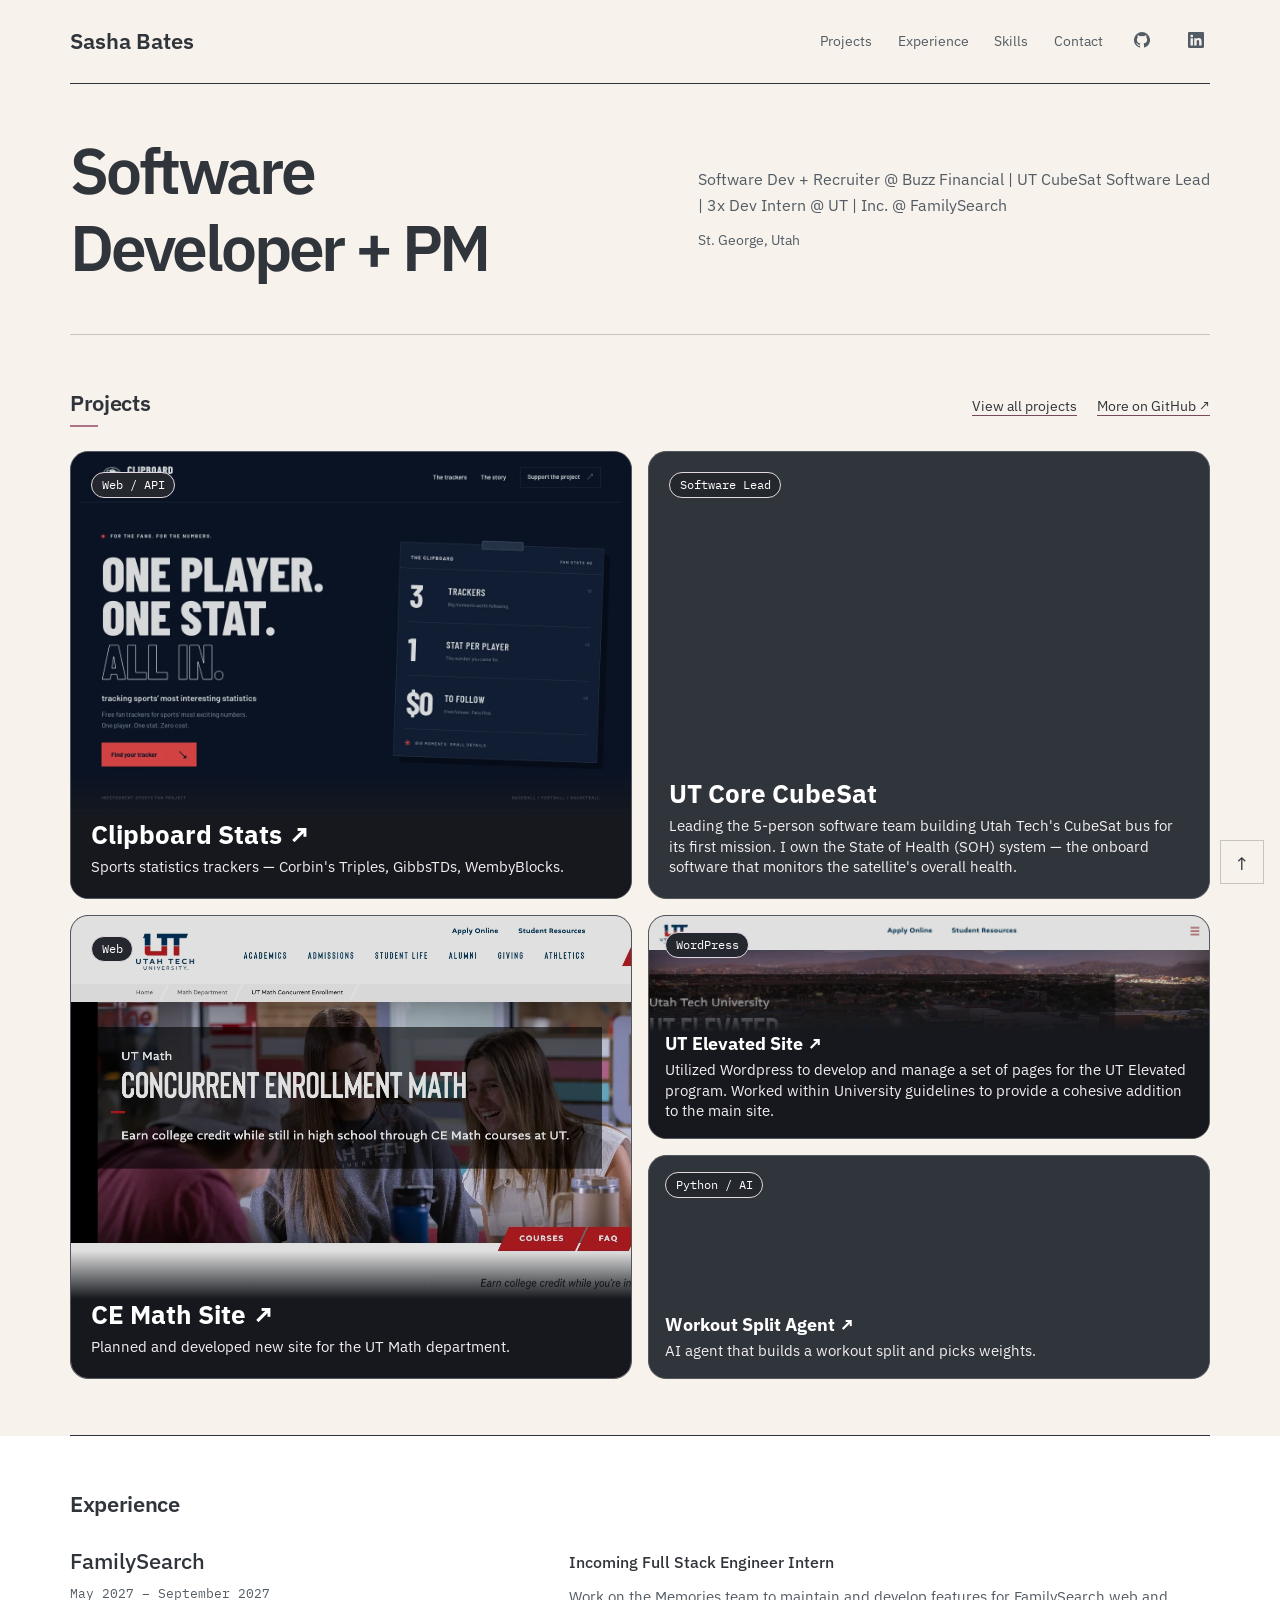
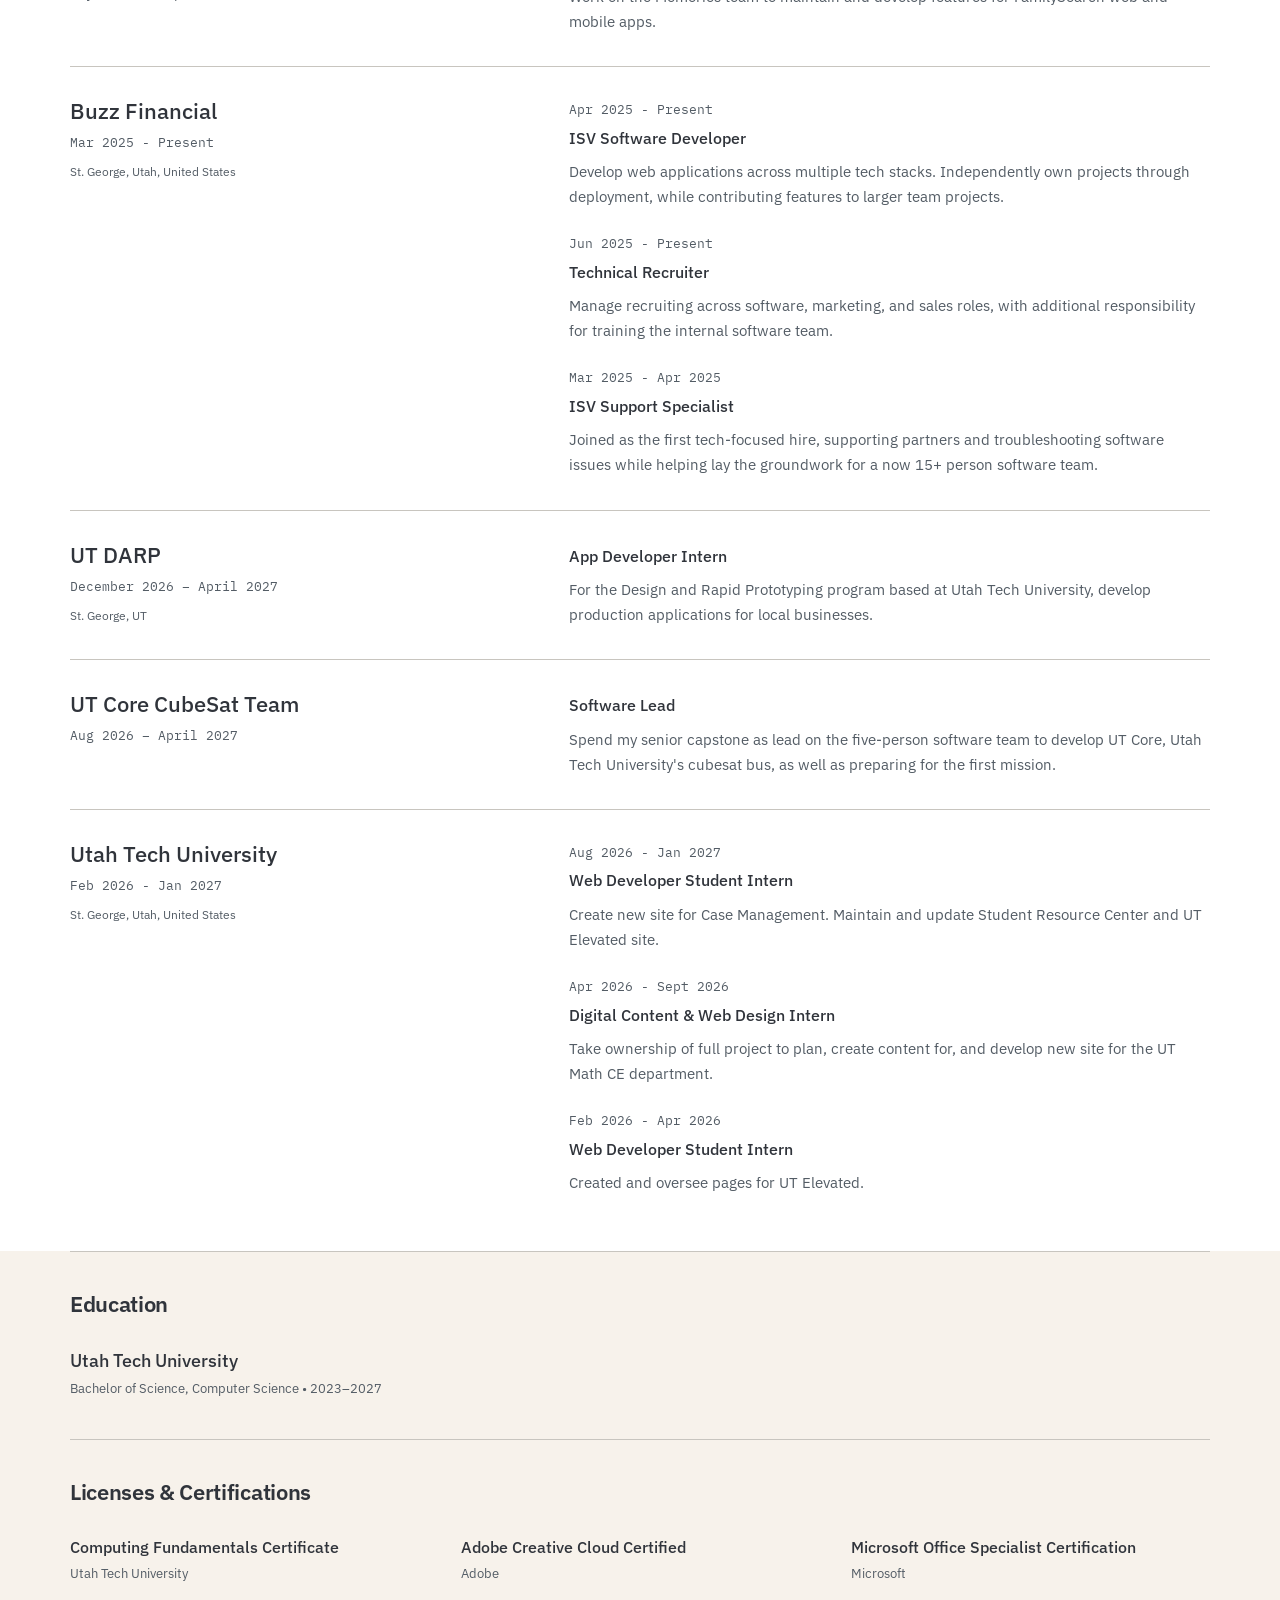
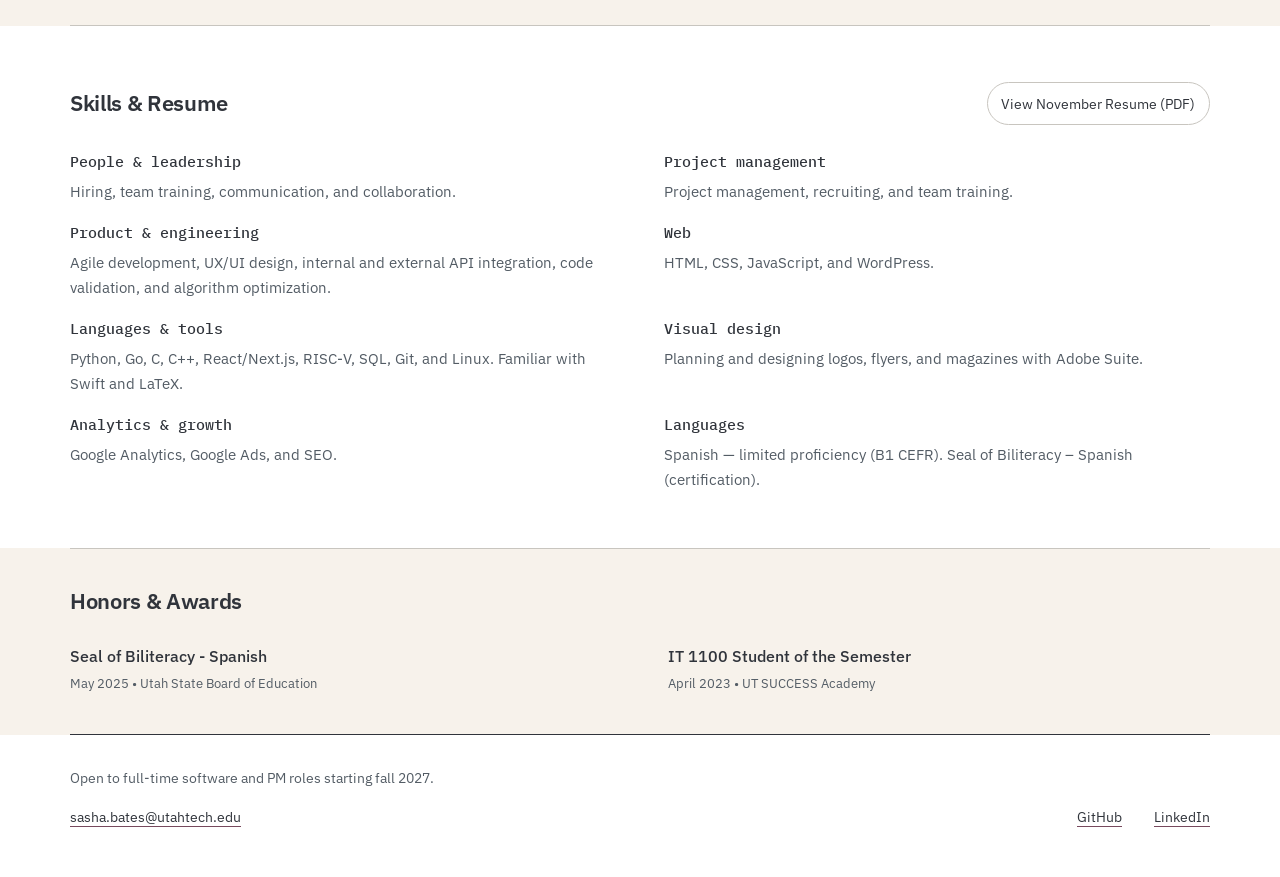
==== commit d15347f2: "updates nov 2026" ====
--- a/index.html
+++ b/index.html
@@ -181,16 +181,6 @@
 						</div>
 					</div>
 				</article>
-				<article id="acc">
-					<div class="employer">
-						<h3>American Conservation Coalition, Utah Tech Chapter</h3>
-						<p class="year">October 2026 – Present</p>
-					</div>
-					<div class="role-item">
-						<p class="meta"><strong>Branch President</strong></p>
-						<p>Founded and leading the campus ACC chapter: recruiting the presidency, planning events and service projects.</p>
-					</div>
-				</article>
 			</div>
 		</section>
 
